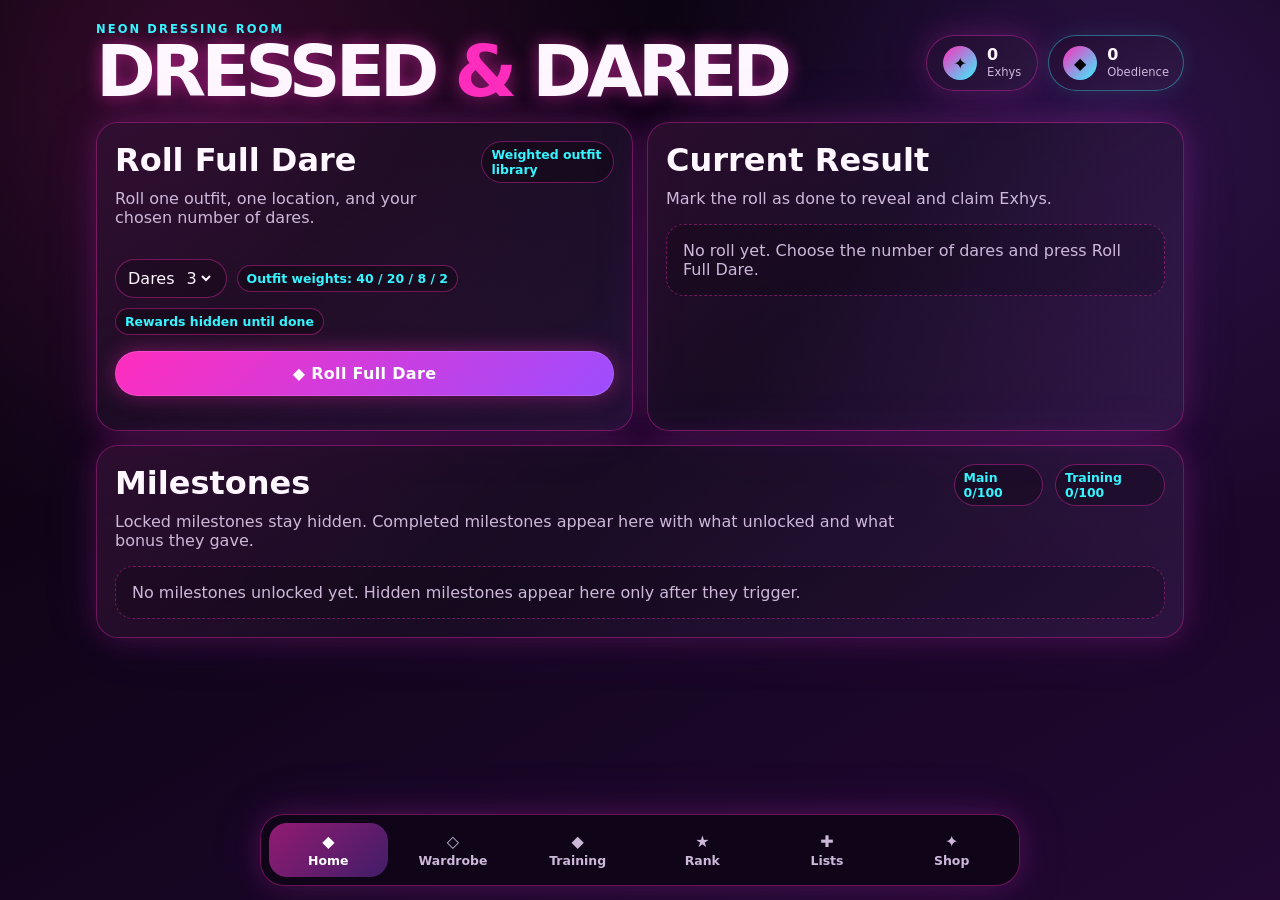
==== index.html @ 6e1f2dee "Add files via upload" ====
<!doctype html>
<html lang="en">
<head>
  <meta charset="utf-8" />
  <meta name="viewport" content="width=device-width, initial-scale=1, viewport-fit=cover" />
  <meta name="theme-color" content="#15061f" />
  <meta name="description" content="Dressed & Dared - a neon outfit, location, and dare randomizer." />
  <title>Dressed & Dared</title>
  <!-- v5 single-file build: upload this index.html only -->
  <style>
:root {
  --bg-0: #050309;
  --bg-1: #13051d;
  --bg-2: #220833;
  --panel: rgba(24, 12, 35, 0.82);
  --panel-strong: rgba(36, 13, 52, 0.94);
  --text: #fff7ff;
  --muted: #cdb8da;
  --accent: #ff2dbd;
  --accent-2: #9d4dff;
  --accent-3: #36f5ff;
  --accent-rgb: 255, 45, 189;
  --accent-2-rgb: 157, 77, 255;
  --accent-3-rgb: 54, 245, 255;
  --good: #79ffcd;
  --warn: #ffd36e;
  --danger: #ff5a86;
  --border: rgba(255, 45, 189, 0.38);
  --shadow: 0 0 28px rgba(255, 45, 189, 0.18), 0 0 60px rgba(157, 77, 255, 0.1);
  --radius: 22px;
  --font: Inter, ui-sans-serif, system-ui, -apple-system, BlinkMacSystemFont, "Segoe UI", sans-serif;
}

body.theme-purple {
  --bg-0: #05020c;
  --bg-1: #17052c;
  --bg-2: #2a0757;
  --panel: rgba(32, 12, 55, 0.84);
  --panel-strong: rgba(43, 12, 77, 0.94);
  --accent: #c85cff;
  --accent-2: #7e6cff;
  --accent-3: #ff77d9;
  --accent-rgb: 200, 92, 255;
  --accent-2-rgb: 126, 108, 255;
  --accent-3-rgb: 255, 119, 217;
  --border: rgba(200, 92, 255, 0.42);
  --shadow: 0 0 28px rgba(200, 92, 255, 0.2), 0 0 60px rgba(126, 108, 255, 0.1);
}

body.theme-electric {
  --bg-0: #01070c;
  --bg-1: #031825;
  --bg-2: #062d44;
  --panel: rgba(5, 24, 36, 0.86);
  --panel-strong: rgba(8, 39, 58, 0.95);
  --accent: #24e7ff;
  --accent-2: #ff2dbd;
  --accent-3: #78ffdb;
  --accent-rgb: 36, 231, 255;
  --accent-2-rgb: 255, 45, 189;
  --accent-3-rgb: 120, 255, 219;
  --border: rgba(36, 231, 255, 0.42);
  --shadow: 0 0 28px rgba(36, 231, 255, 0.17), 0 0 60px rgba(255, 45, 189, 0.08);
}

body.theme-blackout {
  --bg-0: #060105;
  --bg-1: #16040c;
  --bg-2: #300613;
  --panel: rgba(35, 6, 18, 0.86);
  --panel-strong: rgba(48, 9, 25, 0.95);
  --accent: #ff1f74;
  --accent-2: #ff6fc6;
  --accent-3: #fff1f8;
  --accent-rgb: 255, 31, 116;
  --accent-2-rgb: 255, 111, 198;
  --accent-3-rgb: 255, 241, 248;
  --border: rgba(255, 31, 116, 0.42);
  --shadow: 0 0 28px rgba(255, 31, 116, 0.2), 0 0 60px rgba(255, 111, 198, 0.08);
}

body.theme-vip {
  --bg-0: #060402;
  --bg-1: #1c1203;
  --bg-2: #3a2505;
  --panel: rgba(41, 25, 5, 0.86);
  --panel-strong: rgba(59, 36, 6, 0.95);
  --accent: #ffd86b;
  --accent-2: #ff3fb7;
  --accent-3: #fff3c1;
  --accent-rgb: 255, 216, 107;
  --accent-2-rgb: 255, 63, 183;
  --accent-3-rgb: 255, 243, 193;
  --border: rgba(255, 216, 107, 0.45);
  --shadow: 0 0 28px rgba(255, 216, 107, 0.17), 0 0 60px rgba(255, 63, 183, 0.08);
}

* { box-sizing: border-box; }
html { min-height: 100%; background: var(--bg-0); }
body {
  min-height: 100vh;
  margin: 0;
  color: var(--text);
  font-family: var(--font);
  background:
    radial-gradient(circle at 15% 8%, rgba(var(--accent-rgb), 0.18), transparent 34%),
    radial-gradient(circle at 87% 12%, rgba(var(--accent-2-rgb), 0.18), transparent 33%),
    linear-gradient(150deg, var(--bg-0), var(--bg-1) 48%, var(--bg-2));
  background-attachment: fixed;
}

button, input, textarea, select { font: inherit; }
button { cursor: pointer; }
button:disabled { cursor: not-allowed; opacity: 0.46; }

.app-shell {
  width: min(1120px, 100%);
  margin: 0 auto;
  min-height: 100vh;
  padding: 22px 16px 96px;
}

.topbar {
  display: flex;
  align-items: center;
  justify-content: space-between;
  gap: 16px;
  margin-bottom: 18px;
}

.eyebrow {
  margin: 0 0 2px;
  color: var(--accent-3);
  letter-spacing: 0.18em;
  text-transform: uppercase;
  font-size: 0.72rem;
  font-weight: 800;
}

h1, h2, h3, p { margin-top: 0; }
h1 {
  margin: 0;
  font-size: clamp(2rem, 7vw, 4.5rem);
  line-height: 0.92;
  letter-spacing: -0.07em;
  text-transform: uppercase;
  text-shadow: 0 0 18px rgba(var(--accent-rgb), 0.55);
}
h1 span { color: var(--accent); }
h2 { font-size: clamp(1.35rem, 3vw, 2rem); margin-bottom: 10px; }
h3 { margin-bottom: 8px; }

.wallet {
  min-width: 112px;
  display: flex;
  align-items: center;
  justify-content: center;
  gap: 10px;
  border: 1px solid var(--border);
  background: linear-gradient(145deg, var(--panel-strong), rgba(255,255,255,0.04));
  border-radius: 999px;
  padding: 10px 14px;
  box-shadow: var(--shadow);
}
.wallet-icon {
  display: grid;
  place-items: center;
  width: 34px;
  height: 34px;
  border-radius: 50%;
  color: var(--bg-0);
  background: linear-gradient(135deg, var(--accent), var(--accent-3));
  font-weight: 900;
}
.wallet strong { display: block; line-height: 1; }
.wallet small { display: block; color: var(--muted); font-size: 0.72rem; margin-top: 2px; }

.view { display: none; animation: rise 260ms ease both; }
.view.active { display: block; }
@keyframes rise { from { opacity: 0; transform: translateY(12px); } to { opacity: 1; transform: translateY(0); } }

.grid { display: grid; gap: 14px; }
.grid.two { grid-template-columns: repeat(2, minmax(0, 1fr)); }
.grid.three { grid-template-columns: repeat(3, minmax(0, 1fr)); }
@media (max-width: 820px) { .grid.two, .grid.three { grid-template-columns: 1fr; } }

.card {
  position: relative;
  border: 1px solid var(--border);
  border-radius: var(--radius);
  padding: 18px;
  background: linear-gradient(145deg, var(--panel), rgba(255,255,255,0.035));
  box-shadow: var(--shadow);
  overflow: hidden;
}
.card::before {
  content: "";
  position: absolute;
  inset: 0;
  pointer-events: none;
  background: linear-gradient(135deg, rgba(var(--accent-rgb), 0.10), transparent 40%, rgba(var(--accent-2-rgb), 0.08));
  opacity: 0.9;
}
.card > * { position: relative; z-index: 1; }
.card.compact { padding: 14px; }
.card-title-row { display: flex; justify-content: space-between; gap: 12px; align-items: start; }
.muted { color: var(--muted); }
.small { font-size: 0.84rem; }

.hero {
  min-height: 280px;
  display: grid;
  gap: 16px;
  align-content: start;
}

.roll-controls { display: flex; gap: 10px; align-items: center; flex-wrap: wrap; }
.control-pill {
  display: inline-flex;
  align-items: center;
  gap: 8px;
  border: 1px solid var(--border);
  border-radius: 999px;
  padding: 8px 12px;
  background: rgba(0,0,0,0.18);
}
.control-pill select {
  color: var(--text);
  background: transparent;
  border: 0;
  outline: 0;
}
.control-pill option { color: #1d0d26; }

.btn {
  border: 0;
  border-radius: 999px;
  padding: 12px 16px;
  color: var(--text);
  background: rgba(255,255,255,0.08);
  border: 1px solid rgba(255,255,255,0.13);
  transition: transform 140ms ease, border-color 140ms ease, background 140ms ease, box-shadow 140ms ease;
}
.btn:hover:not(:disabled) { transform: translateY(-1px); border-color: var(--accent); }
.btn.primary {
  color: white;
  font-weight: 900;
  letter-spacing: 0.02em;
  background: linear-gradient(135deg, var(--accent), var(--accent-2));
  box-shadow: 0 0 22px rgba(var(--accent-rgb), 0.38);
}
.btn.danger { border-color: rgba(255,90,134,0.4); color: #ffd6e0; }
.btn.ghost { background: transparent; }
.btn.small { padding: 8px 11px; font-size: 0.85rem; }

.result-grid { display: grid; gap: 12px; }
.result-section {
  border: 1px solid var(--border);
  border-radius: 18px;
  background: rgba(0,0,0,0.18);
  padding: 14px;
}
.result-section h3 {
  margin: 0 0 8px;
  color: var(--accent-3);
  text-transform: uppercase;
  font-size: 0.78rem;
  letter-spacing: 0.16em;
}
.result-list { list-style: none; padding: 0; margin: 0; display: grid; gap: 7px; }
.result-list li {
  display: flex;
  justify-content: space-between;
  gap: 10px;
  border-bottom: 1px dashed rgba(255,255,255,0.1);
  padding-bottom: 7px;
}
.result-list li:last-child { border-bottom: 0; padding-bottom: 0; }
.reward { color: var(--good); font-weight: 800; white-space: nowrap; }
.badge {
  display: inline-flex;
  align-items: center;
  gap: 6px;
  border: 1px solid var(--border);
  border-radius: 999px;
  padding: 5px 9px;
  color: var(--accent-3);
  background: rgba(0,0,0,0.24);
  font-size: 0.78rem;
  font-weight: 800;
}
.badge.common { color: #ffffff; border-color: rgba(255,255,255,0.72); box-shadow: 0 0 12px rgba(255,255,255,0.08); }
.badge.rare { color: #72d8ff; border-color: rgba(80,180,255,0.72); box-shadow: 0 0 12px rgba(80,180,255,0.14); }
.badge.epic { color: #ff8bd7; border-color: rgba(255,80,190,0.78); box-shadow: 0 0 13px rgba(255,80,190,0.18); }
.badge.legendary { color: #ffd85a; border-color: rgba(255,215,70,0.86); box-shadow: 0 0 16px rgba(255,215,70,0.22); }
.badge.discount-badge { color: #fff; border-color: rgba(255,80,190,0.78); background: linear-gradient(135deg, rgba(255,20,157,0.32), rgba(255,216,90,0.14)); box-shadow: 0 0 18px rgba(255,20,157,0.22); }
.badge.freeze-badge { color: #fff3ba; border-color: rgba(255,215,90,0.70); background: rgba(255,215,90,0.10); }

.empty {
  border: 1px dashed var(--border);
  border-radius: 18px;
  padding: 16px;
  color: var(--muted);
  background: rgba(0,0,0,0.16);
}

.color-grid {
  display: grid;
  grid-template-columns: repeat(auto-fit, minmax(105px, 1fr));
  gap: 8px;
}
.color-chip, .check-row {
  display: flex;
  align-items: center;
  gap: 8px;
  border: 1px solid rgba(255,255,255,0.11);
  border-radius: 999px;
  padding: 8px 10px;
  background: rgba(0,0,0,0.18);
  user-select: none;
}
.color-chip input, .check-row input { accent-color: var(--accent); }
.color-dot {
  width: 16px;
  height: 16px;
  border-radius: 50%;
  box-shadow: inset 0 0 0 1px rgba(255,255,255,0.36), 0 0 10px rgba(255,255,255,0.08);
}

.form-row { display: flex; gap: 10px; align-items: stretch; }
.form-row input, .form-row textarea {
  flex: 1;
  min-width: 0;
  border: 1px solid rgba(255,255,255,0.12);
  border-radius: 16px;
  padding: 12px 13px;
  color: var(--text);
  background: rgba(0,0,0,0.24);
  outline: none;
}
.form-row textarea { min-height: 78px; resize: vertical; }
.form-row input:focus, .form-row textarea:focus { border-color: var(--accent); box-shadow: 0 0 0 3px rgba(var(--accent-rgb), 0.16); }
@media (max-width: 620px) { .form-row { flex-direction: column; } }

.item-list { display: grid; gap: 8px; margin-top: 12px; }
.list-item {
  display: grid;
  grid-template-columns: auto 1fr auto;
  align-items: center;
  gap: 10px;
  border: 1px solid rgba(255,255,255,0.1);
  border-radius: 16px;
  padding: 10px;
  background: rgba(0,0,0,0.18);
}
.list-item .text { overflow-wrap: anywhere; }

.shop-tabs { display: flex; gap: 8px; flex-wrap: wrap; margin-bottom: 14px; }
.shop-tab {
  border: 1px solid var(--border);
  color: var(--text);
  background: rgba(0,0,0,0.16);
  border-radius: 999px;
  padding: 9px 13px;
}
.shop-tab.active { background: linear-gradient(135deg, var(--accent), var(--accent-2)); font-weight: 900; }
.shop-item {
  display: grid;
  gap: 10px;
  min-height: 170px;
  transition: transform 160ms ease, box-shadow 160ms ease, border-color 160ms ease;
}
.shop-item footer { display: flex; justify-content: space-between; align-items: center; gap: 10px; flex-wrap: wrap; margin-top: auto; }
.shop-item:hover { transform: translateY(-1px); }
.shop-item.rarity-common { border-color: rgba(255,255,255,0.62); box-shadow: var(--shadow), inset 0 0 0 1px rgba(255,255,255,0.10); }
.shop-item.rarity-rare { border-color: rgba(80,180,255,0.72); box-shadow: var(--shadow), 0 0 22px rgba(80,180,255,0.13); }
.shop-item.rarity-epic { border-color: rgba(255,80,190,0.76); box-shadow: var(--shadow), 0 0 24px rgba(255,80,190,0.18); }
.shop-item.rarity-legendary { border-color: rgba(255,215,70,0.90); box-shadow: var(--shadow), 0 0 28px rgba(255,215,70,0.22); }
.shop-item.rarity-legendary::before { background: linear-gradient(135deg, rgba(255,215,70,0.14), transparent 42%, rgba(255,20,157,0.08)); }
.shop-item.discounted { border-style: solid; }
.price { color: var(--good); font-weight: 900; }
.owned { color: var(--accent-3); font-weight: 900; }
.purchase-flash { animation: purchaseFlash 900ms ease both; }
@keyframes purchaseFlash { 0% { transform: scale(0.985); } 45% { transform: scale(1.018); box-shadow: 0 0 45px rgba(var(--accent-rgb),0.44), 0 0 70px rgba(var(--accent-2-rgb),0.25); } 100% { transform: scale(1); } }

.bottom-nav {
  position: fixed;
  z-index: 50;
  left: 50%;
  bottom: 14px;
  transform: translateX(-50%);
  width: min(760px, calc(100% - 24px));
  display: grid;
  grid-template-columns: repeat(6, 1fr);
  gap: 6px;
  border: 1px solid var(--border);
  border-radius: 24px;
  padding: 8px;
  background: rgba(16, 5, 24, 0.96);
  box-shadow: var(--shadow);
  backdrop-filter: blur(20px);
}
.nav-btn {
  border: 0;
  border-radius: 18px;
  background: transparent;
  color: var(--muted);
  padding: 9px 6px;
  font-size: 0.78rem;
  font-weight: 800;
}
.nav-btn span { display: block; font-size: 1rem; margin-bottom: 2px; }
.nav-btn.active {
  color: white;
  background: linear-gradient(135deg, rgba(var(--accent-rgb), 0.55), rgba(var(--accent-2-rgb), 0.35));
}

.toast {
  position: fixed;
  left: 50%;
  bottom: 96px;
  transform: translateX(-50%) translateY(20px);
  opacity: 0;
  pointer-events: none;
  z-index: 100;
  border: 1px solid var(--border);
  border-radius: 999px;
  padding: 11px 15px;
  color: var(--text);
  background: var(--panel-strong);
  box-shadow: var(--shadow);
  transition: opacity 180ms ease, transform 180ms ease;
  max-width: min(560px, calc(100% - 24px));
  text-align: center;
}
.toast.show { opacity: 1; transform: translateX(-50%) translateY(0); }

.pulse-roll { animation: pulseRoll 520ms ease both; }
@keyframes pulseRoll { 0% { transform: scale(0.99); } 45% { transform: scale(1.014); box-shadow: 0 0 40px rgba(var(--accent-rgb), 0.35); } 100% { transform: scale(1); } }
.effect-neon { animation: neonFlash 920ms ease both; }
@keyframes neonFlash { 0%,100% { filter: none; } 25% { filter: brightness(1.25) drop-shadow(0 0 18px var(--accent)); } 55% { filter: brightness(1.4) drop-shadow(0 0 34px var(--accent-3)); } }
.effect-heart { animation: heartBurst 900ms ease both; }
@keyframes heartBurst { 0% { transform: scale(0.98); } 40% { transform: scale(1.022) rotate(-0.5deg); box-shadow: 0 0 36px rgba(255,133,213,0.24); } 100% { transform: scale(1) rotate(0); } }
.effect-glitch { animation: glitchRoll 760ms steps(2, end) both; }
@keyframes glitchRoll { 0%, 100% { transform: translate(0,0); filter: none; } 16% { transform: translate(3px,-1px); filter: hue-rotate(30deg); } 32% { transform: translate(-3px,1px); filter: hue-rotate(-35deg); } 48% { transform: translate(2px,2px); } 64% { transform: translate(-2px,-2px); } 80% { transform: translate(1px,-1px); } }
.effect-sparkle { animation: sparkleRoll 1000ms ease both; }
@keyframes sparkleRoll { 0% { box-shadow: var(--shadow); } 50% { box-shadow: 0 0 20px var(--accent), 0 0 65px var(--accent-3); } 100% { box-shadow: var(--shadow); } }
.effect-vip { animation: vipFlash 1050ms ease both; }
@keyframes vipFlash { 0%,100% { outline: 0 solid transparent; } 45% { outline: 3px solid #ffd85a; box-shadow: 0 0 38px #ffd85a, 0 0 72px rgba(255,20,157,0.26); } }
.roll-fx-stage {
  position: absolute;
  inset: 0;
  overflow: hidden;
  pointer-events: none;
  z-index: 2;
  opacity: 0;
}
.roll-fx-stage.show { opacity: 1; }
.roll-fx-stage span {
  position: absolute;
  left: var(--x);
  top: var(--y);
  font-size: var(--size, 1.2rem);
  font-weight: 1000;
  color: var(--fx-color, var(--accent-3));
  text-shadow: 0 0 12px currentColor, 0 0 28px currentColor;
  animation: fxFloat 1050ms ease-out both;
}
@keyframes fxFloat { 0% { opacity: 0; transform: translateY(10px) scale(0.7) rotate(-8deg); } 18% { opacity: 1; } 100% { opacity: 0; transform: translateY(-56px) scale(1.26) rotate(12deg); } }
.roll-fx-stage.fx-basic { --fx-color: var(--accent-3); }
.roll-fx-stage.fx-neon { --fx-color: #61f7ff; }
.roll-fx-stage.fx-heart { --fx-color: #ff85d5; }
.roll-fx-stage.fx-glitch { --fx-color: #76f7ff; }
.roll-fx-stage.fx-sparkle { --fx-color: #ffffff; }
.roll-fx-stage.fx-vip { --fx-color: #ffd85a; }
.wallet.bump { animation: walletBump 850ms ease both; }
@keyframes walletBump { 0% { transform: translateY(0) scale(1); } 35% { transform: translateY(-2px) scale(1.04); box-shadow: 0 0 28px rgba(var(--accent-rgb),0.35); } 100% { transform: translateY(0) scale(1); } }
.milestone-entry.major, .milestone-entry.legendary-entry { border-color: rgba(255,215,70,0.55); box-shadow: 0 0 22px rgba(255,215,70,0.13); }
.milestone-entry.new-pop { animation: newMilestonePop 900ms ease both; }
@keyframes newMilestonePop { 0% { transform: scale(0.97); opacity: 0.4; } 45% { transform: scale(1.015); opacity: 1; box-shadow: 0 0 32px rgba(var(--accent-rgb),0.35); } 100% { transform: scale(1); } }

@media (display-mode: standalone) {
  .app-shell { padding-top: max(22px, env(safe-area-inset-top)); }
}


@media (max-width: 520px) {
  .app-shell { padding: 16px 12px 94px; }
  .topbar { align-items: flex-start; gap: 10px; }
  h1 { font-size: clamp(1.85rem, 13vw, 3.15rem); letter-spacing: -0.055em; }
  .wallet { min-width: 92px; padding: 8px 10px; }
  .wallet-icon { width: 28px; height: 28px; }
  .card { padding: 14px; border-radius: 18px; }
  .card-title-row { flex-direction: column; align-items: stretch; }
  .roll-controls { align-items: stretch; }
  .roll-controls .btn, .roll-controls .control-pill { width: 100%; justify-content: center; }
  .bottom-nav { bottom: 8px; width: calc(100% - 16px); border-radius: 20px; padding: 6px; }
  .nav-btn { font-size: 0.69rem; border-radius: 15px; padding: 8px 3px; }
  .color-grid { grid-template-columns: repeat(2, minmax(0, 1fr)); }
  .list-item { grid-template-columns: auto 1fr; }
  .list-item .btn { grid-column: 1 / -1; }
}

.big-number {
  margin: 8px 0 0;
  font-size: clamp(2rem, 7vw, 3.6rem);
  font-weight: 950;
  color: var(--accent-3);
  text-shadow: 0 0 20px rgba(var(--accent-3-rgb), 0.35);
}

.error-box {
  white-space: pre-wrap;
  background: rgba(0,0,0,0.38);
  border: 1px solid rgba(var(--accent-rgb), 0.35);
  border-radius: 14px;
  padding: 12px;
  color: var(--danger);
  overflow:auto;
}


/* v10 training system */
.top-wallets { display: flex; gap: 10px; align-items: stretch; flex-wrap: wrap; justify-content: flex-end; }
.obedience-wallet { border-color: rgba(54,245,255,0.38); box-shadow: 0 0 22px rgba(54,245,255,0.10); }
.training-summary { display: grid; gap: 10px; grid-template-columns: repeat(3, minmax(0, 1fr)); margin-top: 12px; }
.training-stat { border: 1px solid var(--border); border-radius: 16px; padding: 12px; background: rgba(0,0,0,0.18); }
.training-stat strong { display:block; font-size:1.25rem; }
.training-category { position: relative; overflow: hidden; }
.training-category::before { content:''; position:absolute; inset:0; background: radial-gradient(circle at top right, rgba(var(--accent-rgb),0.12), transparent 45%); pointer-events:none; }
.training-category > * { position: relative; }
.offer-box, .active-task-box, .task-editor-box, .upgrade-box { border: 1px solid rgba(255,255,255,0.10); background: rgba(0,0,0,0.18); border-radius: 18px; padding: 12px; margin-top: 12px; }
.offer-box { border-color: rgba(54,245,255,0.30); box-shadow: 0 0 18px rgba(54,245,255,0.08); }
.active-task-box { border-color: rgba(255,216,90,0.36); box-shadow: 0 0 18px rgba(255,216,90,0.09); }
.training-task-list { display:grid; gap:8px; margin-top:10px; }
.training-task-row { display:flex; align-items:center; gap:8px; padding:8px; border:1px solid rgba(255,255,255,0.08); border-radius:14px; background:rgba(255,255,255,0.035); }
.training-task-row input[type='text'] { flex:1; min-width: 0; }
.timer-display { font-size: 1.8rem; font-weight: 900; letter-spacing: 0.04em; color: var(--warn); text-shadow: 0 0 18px rgba(255,211,110,0.25); margin: 8px 0; }
.category-pill-row { display:flex; gap:8px; flex-wrap:wrap; }
.conversion-row { display:flex; gap:10px; flex-wrap:wrap; align-items:center; margin-top:12px; }
.upgrade-grid { display:grid; grid-template-columns: repeat(2, minmax(0, 1fr)); gap:12px; margin-top:12px; }
.upgrade-box footer { display:flex; justify-content:space-between; gap:10px; align-items:center; margin-top:10px; }
.milestone-entry.training-milestone { border-color: rgba(54,245,255,0.28); }
.price.obedience-price, .obedience-text { color: var(--accent-3); text-shadow: 0 0 14px rgba(54,245,255,0.18); }

/* v12 outfit library + rank battle pass */
.collection-summary { display:grid; grid-template-columns: repeat(4, minmax(0, 1fr)); gap:10px; margin-top:12px; }
.collection-stat { border:1px solid var(--border); border-radius:16px; padding:12px; background:rgba(0,0,0,0.18); }
.collection-stat strong { display:block; font-size:1.2rem; }
.outfit-card.locked { opacity:0.72; filter:saturate(0.65); }
.outfit-card .pieces { margin-top:10px; display:grid; gap:4px; }
.outfit-card .pieces span { display:block; font-size:.84rem; color:var(--muted); }
.rank-hero { position:relative; overflow:hidden; }
.rank-hero::before { content:''; position:absolute; inset:-80px -80px auto auto; width:220px; height:220px; background:radial-gradient(circle, rgba(var(--accent-rgb),0.22), transparent 62%); pointer-events:none; }
.rank-hero > * { position:relative; }
.rank-progress { height:18px; background:rgba(255,255,255,0.08); border:1px solid var(--border); border-radius:999px; overflow:hidden; box-shadow: inset 0 0 16px rgba(0,0,0,0.25); }
.rank-progress > span { display:block; height:100%; width:0%; background:linear-gradient(90deg, var(--accent), var(--accent-2)); box-shadow:0 0 18px rgba(var(--accent-rgb),0.42); transition:width 350ms ease; }
.rank-track { display:grid; gap:10px; margin-top:14px; }
.rank-node { display:grid; grid-template-columns: 86px 1fr auto; gap:12px; align-items:center; border:1px solid var(--border); border-radius:18px; padding:12px; background:rgba(255,255,255,0.045); }
.rank-node.claimed { border-color:rgba(75,255,165,0.28); background:rgba(75,255,165,0.055); }
.rank-node.current { border-color:rgba(var(--accent-rgb),0.55); box-shadow:0 0 22px rgba(var(--accent-rgb),0.16); }
.rank-number { font-weight:900; font-size:1.05rem; }
.rank-reward-list { display:flex; gap:6px; flex-wrap:wrap; margin-top:4px; }
.rank-reward-list .badge { font-size:.74rem; }
.discount-line { font-size:.82rem; color:var(--muted); }
@media (max-width: 720px) { .collection-summary { grid-template-columns: 1fr 1fr; } .rank-node { grid-template-columns: 1fr; } }

@media (max-width: 720px) { .training-summary, .upgrade-grid { grid-template-columns: 1fr; } .top-wallets { width:100%; justify-content:space-between; } .top-wallets .wallet { flex:1; min-width: 0; } }

  </style>
</head>
<body class="theme-neon">
  <div id="app" class="app-shell">
    <header class="topbar">
      <div>
        <p class="eyebrow">Neon Dressing Room</p>
        <h1>Dressed <span>&amp;</span> Dared</h1>
      </div>
      <div class="top-wallets">
        <div class="wallet" title="Exhys balance">
          <span class="wallet-icon">✦</span>
          <div>
            <strong id="exhysBalance">0</strong>
            <small>Exhys</small>
          </div>
        </div>
        <div class="wallet obedience-wallet" title="Obedience balance">
          <span class="wallet-icon">◆</span>
          <div>
            <strong id="obedienceBalance">0</strong>
            <small>Obedience</small>
          </div>
        </div>
      </div>
    </header>

    <main>
      <section id="view-home" class="view active">
        <section class="card">
          <h2>Loading Dressed &amp; Dared...</h2>
          <p class="muted">If this stays here, clear site data for this GitHub Pages site and reload.</p>
        </section>
      </section>
      <section id="view-wardrobe" class="view"></section>
      <section id="view-training" class="view"></section>
      <section id="view-rank" class="view"></section>
      <section id="view-lists" class="view"></section>
      <section id="view-shop" class="view"></section>
    </main>

    <nav class="bottom-nav" aria-label="Main navigation">
      <button class="nav-btn active" type="button" data-view="home"><span>◆</span>Home</button>
      <button class="nav-btn" type="button" data-view="wardrobe"><span>◇</span>Wardrobe</button>
      <button class="nav-btn" type="button" data-view="training"><span>◆</span>Training</button>
      <button class="nav-btn" type="button" data-view="rank"><span>★</span>Rank</button>
      <button class="nav-btn" type="button" data-view="lists"><span>✚</span>Lists</button>
      <button class="nav-btn" type="button" data-view="shop"><span>✦</span>Shop</button>
    </nav>
  </div>

  <div id="toast" class="toast" aria-live="polite"></div>

  <script>
(() => {
  'use strict';

  const STORAGE_KEY = 'dressedAndDared.v1';

  const COLORS = [
    { name: 'Black', value: '#050505' },
    { name: 'White', value: '#f6f2ff' },
    { name: 'Red', value: '#ff2f51' },
    { name: 'Pink', value: '#ff85d5' },
    { name: 'Hot Pink', value: '#ff149d' },
    { name: 'Blue', value: '#3aa8ff' },
    { name: 'Purple', value: '#9d4dff' },
    { name: 'Yellow', value: '#ffd83e' },
    { name: 'Silver', value: '#cfd5e6' },
    { name: 'Gold', value: '#ffd76b' },
    { name: 'Brown', value: '#9a5b2e' },
    { name: 'Green', value: '#46ef9c' },
    { name: 'Clear', value: 'linear-gradient(135deg, rgba(255,255,255,0.8), rgba(80,200,255,0.35))' }
  ];

  const WIG_OPTIONS = [
    { name: 'Platinum Blonde', value: 'linear-gradient(135deg, #f7f0cf, #ffffff)' },
    { name: 'Blonde', value: '#f7d66b' },
    { name: 'Purple', value: '#9d4dff' },
    { name: 'Pink', value: '#ff85d5' },
    { name: 'Black', value: '#050505' },
    { name: 'Red and Black', value: 'linear-gradient(135deg, #ff2f51 0 48%, #050505 52% 100%)' },
    { name: 'Brunette', value: '#6b3a1e' },
    { name: 'Curly Brunette', value: 'linear-gradient(135deg, #4a2614, #8a552e)' },
    { name: 'Pink and White', value: 'linear-gradient(135deg, #ff85d5 0 48%, #ffffff 52% 100%)' },
    { name: 'Silver', value: '#cfd5e6' }
  ];

  const CATEGORIES = [
    'Panties', 'Bra', 'Dress', 'Top', 'Skirt', 'Stockings', 'Socks', 'Shoes', 'Wig', 'Makeup', 'Accessory', 'Coat'
  ];

  const TEMPLATES = [
    { name: 'Dress', slots: ['Panties', 'Bra', 'Dress', 'Stockings', 'Shoes', 'Wig', 'Makeup', 'Accessory'] },
    { name: 'Skirt', slots: ['Panties', 'Bra', 'Top', 'Skirt', 'Stockings', 'Shoes', 'Wig', 'Makeup', 'Accessory'] },
    { name: 'Lingerie', slots: ['Panties', 'Bra', 'Stockings', 'Shoes', 'Makeup'] },
    { name: 'Covered', slots: ['Panties', 'Bra', 'Top', 'Skirt', 'Shoes', 'Coat', 'Makeup'] },
    { name: 'Casual', slots: ['Panties', 'Bra', 'Top', 'Skirt', 'Socks', 'Shoes', 'Makeup'] }
  ];


  const RARITY = {
    common: { label: 'Common', basePrice: 60, weight: 40 },
    rare: { label: 'Rare', basePrice: 150, weight: 20 },
    epic: { label: 'Epic', basePrice: 350, weight: 8 },
    legendary: { label: 'Legendary', basePrice: 800, weight: 2 }
  };

  const OUTFIT_LIBRARY = [
    {
        "id": "outfit-001",
        "number": 1,
        "kind": "outfit",
        "name": "Bubblegum Errand",
        "rarity": "common",
        "details": "Pink top, jeans, pink trainers, blonde wig, pink makeup",
        "unlock": "start"
    },
    {
        "id": "outfit-002",
        "number": 2,
        "kind": "outfit",
        "name": "Blue Weekend",
        "rarity": "common",
        "details": "Blue top, jeans, blue trainers, brunette wig",
        "unlock": "start"
    },
    {
        "id": "outfit-003",
        "number": 3,
        "kind": "outfit",
        "name": "Snowdrop Casual",
        "rarity": "common",
        "details": "White top, jeans, white heels, platinum blonde wig, pink makeup",
        "unlock": "start"
    },
    {
        "id": "outfit-004",
        "number": 4,
        "kind": "outfit",
        "name": "Midnight Coffee Run",
        "rarity": "common",
        "details": "Black top, jeans, black heels, black wig",
        "unlock": "shop"
    },
    {
        "id": "outfit-005",
        "number": 5,
        "kind": "outfit",
        "name": "Lemon Daydream",
        "rarity": "common",
        "details": "Yellow top, jeans, pink trainers, blonde wig",
        "unlock": "shop"
    },
    {
        "id": "outfit-006",
        "number": 6,
        "kind": "outfit",
        "name": "Candy Skater",
        "rarity": "common",
        "details": "Pink top, white skirt, pink heels, pink wig, pink makeup",
        "unlock": "start"
    },
    {
        "id": "outfit-007",
        "number": 7,
        "kind": "outfit",
        "name": "Cloud Nine",
        "rarity": "common",
        "details": "White top, blue skirt, blue heels, blonde wig",
        "unlock": "milestone"
    },
    {
        "id": "outfit-008",
        "number": 8,
        "kind": "outfit",
        "name": "After-Dark Beginner",
        "rarity": "common",
        "details": "Black top, black skirt, black heels, black wig, black makeup",
        "unlock": "milestone"
    },
    {
        "id": "outfit-009",
        "number": 9,
        "kind": "outfit",
        "name": "Blush Sunday",
        "rarity": "common",
        "details": "Pink top, white skirt, white heels, platinum blonde wig",
        "unlock": "milestone"
    },
    {
        "id": "outfit-010",
        "number": 10,
        "kind": "outfit",
        "name": "Honey Skirt",
        "rarity": "common",
        "details": "Yellow top, white skirt, yellow heels, blonde wig, pink makeup",
        "unlock": "milestone"
    },
    {
        "id": "outfit-011",
        "number": 11,
        "kind": "outfit",
        "name": "Blue Dash",
        "rarity": "common",
        "details": "Blue top, jeans, blue trainers, silver wig",
        "unlock": "shop"
    },
    {
        "id": "outfit-012",
        "number": 12,
        "kind": "outfit",
        "name": "Bubblegum Dash",
        "rarity": "common",
        "details": "Pink top, jeans, pink trainers, pink and white wig",
        "unlock": "shop"
    },
    {
        "id": "outfit-013",
        "number": 13,
        "kind": "outfit",
        "name": "Pink Daydream",
        "rarity": "common",
        "details": "Pink dress, pink heels, pink wig, pink makeup",
        "unlock": "start"
    },
    {
        "id": "outfit-014",
        "number": 14,
        "kind": "outfit",
        "name": "Bluebell",
        "rarity": "common",
        "details": "Blue dress, blue heels, blonde wig",
        "unlock": "start"
    },
    {
        "id": "outfit-015",
        "number": 15,
        "kind": "outfit",
        "name": "Snow Angel Day",
        "rarity": "common",
        "details": "White dress, white heels, platinum blonde wig, pink makeup",
        "unlock": "shop"
    },
    {
        "id": "outfit-016",
        "number": 16,
        "kind": "outfit",
        "name": "Midnight Dress",
        "rarity": "common",
        "details": "Black dress, black heels, black wig",
        "unlock": "shop"
    },
    {
        "id": "outfit-017",
        "number": 17,
        "kind": "outfit",
        "name": "Lemon Drop",
        "rarity": "common",
        "details": "Yellow dress, yellow heels, blonde wig",
        "unlock": "shop"
    },
    {
        "id": "outfit-018",
        "number": 18,
        "kind": "outfit",
        "name": "Violet Crush",
        "rarity": "common",
        "details": "Purple dress, purple heels, purple wig, pink makeup",
        "unlock": "shop"
    },
    {
        "id": "outfit-019",
        "number": 19,
        "kind": "outfit",
        "name": "Meadow Girl",
        "rarity": "common",
        "details": "Green dress, white heels, brunette wig",
        "unlock": "milestone"
    },
    {
        "id": "outfit-020",
        "number": 20,
        "kind": "outfit",
        "name": "Cocoa Softie",
        "rarity": "common",
        "details": "Brown dress, black heels, curly brunette wig",
        "unlock": "milestone"
    },
    {
        "id": "outfit-021",
        "number": 21,
        "kind": "outfit",
        "name": "Sugar Pop",
        "rarity": "common",
        "details": "Pink top, white skirt, pink heels, pink and white wig",
        "unlock": "shop"
    },
    {
        "id": "outfit-022",
        "number": 22,
        "kind": "outfit",
        "name": "Blue Sugar",
        "rarity": "common",
        "details": "Blue top, white skirt, blue heels, silver wig, blue makeup",
        "unlock": "shop"
    },
    {
        "id": "outfit-023",
        "number": 23,
        "kind": "outfit",
        "name": "Midnight Blush",
        "rarity": "common",
        "details": "Black top, pink skirt, black heels, black wig",
        "unlock": "milestone"
    },
    {
        "id": "outfit-024",
        "number": 24,
        "kind": "outfit",
        "name": "Lemon Splash",
        "rarity": "common",
        "details": "Yellow top, blue skirt, blue heels, blonde wig",
        "unlock": "milestone"
    },
    {
        "id": "outfit-025",
        "number": 25,
        "kind": "outfit",
        "name": "Porcelain Blue",
        "rarity": "common",
        "details": "White top, blue skirt, white heels, silver wig",
        "unlock": "milestone"
    },
    {
        "id": "outfit-026",
        "number": 26,
        "kind": "outfit",
        "name": "Violet Lounge",
        "rarity": "common",
        "details": "Pink top, purple leggings, pink trainers, purple wig",
        "unlock": "milestone"
    },
    {
        "id": "outfit-027",
        "number": 27,
        "kind": "outfit",
        "name": "Citrus Sport",
        "rarity": "common",
        "details": "Orange sports bra, jeans, blue trainers, brunette wig",
        "unlock": "shop"
    },
    {
        "id": "outfit-028",
        "number": 28,
        "kind": "outfit",
        "name": "Purple Pulse",
        "rarity": "common",
        "details": "Purple sports bra, jeans, pink trainers, purple wig",
        "unlock": "shop"
    },
    {
        "id": "outfit-029",
        "number": 29,
        "kind": "outfit",
        "name": "Hidden Sweetheart",
        "rarity": "common",
        "details": "White top, jeans, long overcoat, black heels, blonde wig",
        "unlock": "start"
    },
    {
        "id": "outfit-030",
        "number": 30,
        "kind": "outfit",
        "name": "Blonde Blush",
        "rarity": "common",
        "details": "Pink dress, white heels, blonde wig, pink makeup",
        "unlock": "milestone"
    },
    {
        "id": "outfit-031",
        "number": 31,
        "kind": "outfit",
        "name": "Soft Storm",
        "rarity": "common",
        "details": "Blue top, jeans, black heels, curly brunette wig",
        "unlock": "milestone"
    },
    {
        "id": "outfit-032",
        "number": 32,
        "kind": "outfit",
        "name": "Silver Sunday",
        "rarity": "common",
        "details": "White dress, white heels, silver wig, blue makeup",
        "unlock": "rank",
        "rankLevel": 2
    },
    {
        "id": "outfit-033",
        "number": 33,
        "kind": "outfit",
        "name": "Pink Candy Run",
        "rarity": "common",
        "details": "Pink top, jeans, pink trainers, pink wig",
        "unlock": "rank",
        "rankLevel": 4
    },
    {
        "id": "outfit-034",
        "number": 34,
        "kind": "outfit",
        "name": "Black Coffee",
        "rarity": "common",
        "details": "Black top, jeans, black heels, black wig",
        "unlock": "rank",
        "rankLevel": 6
    },
    {
        "id": "outfit-035",
        "number": 35,
        "kind": "outfit",
        "name": "Scarlet Streak",
        "rarity": "common",
        "details": "White top, black skirt, red and black wig, red heels",
        "unlock": "rank",
        "rankLevel": 8
    },
    {
        "id": "outfit-036",
        "number": 36,
        "kind": "outfit",
        "name": "Platinum Breeze",
        "rarity": "common",
        "details": "Blue dress, white heels, platinum blonde wig",
        "unlock": "rank",
        "rankLevel": 10
    },
    {
        "id": "outfit-037",
        "number": 37,
        "kind": "outfit",
        "name": "Garden Blush",
        "rarity": "common",
        "details": "Green dress, white heels, brunette wig, pink makeup",
        "unlock": "rank",
        "rankLevel": 12
    },
    {
        "id": "outfit-038",
        "number": 38,
        "kind": "outfit",
        "name": "Hot Pink Spark",
        "rarity": "common",
        "details": "Hot pink dress, pink heels, pink wig",
        "unlock": "shop"
    },
    {
        "id": "outfit-039",
        "number": 39,
        "kind": "outfit",
        "name": "Cherry Daylight",
        "rarity": "common",
        "details": "Red dress, red heels, red and black wig, red makeup",
        "unlock": "rank",
        "rankLevel": 14
    },
    {
        "id": "outfit-040",
        "number": 40,
        "kind": "outfit",
        "name": "Golden Hour",
        "rarity": "common",
        "details": "Gold dress, white heels, blonde wig",
        "unlock": "rank",
        "rankLevel": 16
    },
    {
        "id": "outfit-041",
        "number": 41,
        "kind": "outfit",
        "name": "Silver Glow",
        "rarity": "common",
        "details": "Silver dress, white heels, silver wig",
        "unlock": "rank",
        "rankLevel": 18
    },
    {
        "id": "outfit-042",
        "number": 42,
        "kind": "outfit",
        "name": "Blush Under Cover",
        "rarity": "common",
        "details": "Pink dress, long overcoat, pink heels, pink wig",
        "unlock": "rank",
        "rankLevel": 20
    },
    {
        "id": "outfit-043",
        "number": 43,
        "kind": "outfit",
        "name": "Blue Under Cover",
        "rarity": "common",
        "details": "Blue dress, long overcoat, blue heels, blonde wig",
        "unlock": "rank",
        "rankLevel": 24
    },
    {
        "id": "outfit-044",
        "number": 44,
        "kind": "outfit",
        "name": "Midnight Under Cover",
        "rarity": "common",
        "details": "Black dress, long overcoat, black heels, black wig",
        "unlock": "rank",
        "rankLevel": 26
    },
    {
        "id": "outfit-045",
        "number": 45,
        "kind": "outfit",
        "name": "Snow Under Cover",
        "rarity": "common",
        "details": "White dress, long overcoat, white heels, platinum blonde wig",
        "unlock": "rank",
        "rankLevel": 28
    },
    {
        "id": "outfit-046",
        "number": 46,
        "kind": "outfit",
        "name": "Blush Invitation",
        "rarity": "rare",
        "details": "Pink dress, white stockings, pink heels, pink wig, pink makeup",
        "unlock": "start"
    },
    {
        "id": "outfit-047",
        "number": 47,
        "kind": "outfit",
        "name": "Midnight Invitation",
        "rarity": "rare",
        "details": "Black dress, black stockings, black heels, black wig, red makeup",
        "unlock": "shop"
    },
    {
        "id": "outfit-048",
        "number": 48,
        "kind": "outfit",
        "name": "Scarlet Invitation",
        "rarity": "rare",
        "details": "Red dress, black stockings, red heels, red and black wig, red makeup",
        "unlock": "shop"
    },
    {
        "id": "outfit-049",
        "number": 49,
        "kind": "outfit",
        "name": "Blue Velvet",
        "rarity": "rare",
        "details": "Blue dress, white stockings, blue heels, blonde wig, blue makeup",
        "unlock": "start"
    },
    {
        "id": "outfit-050",
        "number": 50,
        "kind": "outfit",
        "name": "Violet Velvet",
        "rarity": "rare",
        "details": "Purple dress, black stockings, purple heels, purple wig",
        "unlock": "rank",
        "rankLevel": 22
    },
    {
        "id": "outfit-051",
        "number": 51,
        "kind": "outfit",
        "name": "Hot Pink Afterparty",
        "rarity": "rare",
        "details": "Hot pink dress, pink stockings, hot pink heels, pink wig, pink makeup",
        "unlock": "shop"
    },
    {
        "id": "outfit-052",
        "number": 52,
        "kind": "outfit",
        "name": "Silver Spotlight",
        "rarity": "rare",
        "details": "Silver dress, white stockings, blue heels, silver wig",
        "unlock": "shop"
    },
    {
        "id": "outfit-053",
        "number": 53,
        "kind": "outfit",
        "name": "Golden Spotlight",
        "rarity": "rare",
        "details": "Gold dress, white stockings, yellow heels, blonde wig, gold-style makeup",
        "unlock": "shop"
    },
    {
        "id": "outfit-054",
        "number": 54,
        "kind": "outfit",
        "name": "Black Cherry",
        "rarity": "rare",
        "details": "Black dress, red stockings, red heels, red and black wig, red makeup",
        "unlock": "shop"
    },
    {
        "id": "outfit-055",
        "number": 55,
        "kind": "outfit",
        "name": "Sugar Date",
        "rarity": "rare",
        "details": "White dress, pink stockings, pink heels, platinum blonde wig, pink makeup",
        "unlock": "shop"
    },
    {
        "id": "outfit-056",
        "number": 56,
        "kind": "outfit",
        "name": "Ice Blue Doll",
        "rarity": "rare",
        "details": "Blue dress, white stockings, silver wig, blue heels, blue makeup",
        "unlock": "milestone"
    },
    {
        "id": "outfit-057",
        "number": 57,
        "kind": "outfit",
        "name": "Violet Doll",
        "rarity": "rare",
        "details": "Purple dress, white stockings, purple wig, pink makeup",
        "unlock": "milestone"
    },
    {
        "id": "outfit-058",
        "number": 58,
        "kind": "outfit",
        "name": "Candy Doll",
        "rarity": "rare",
        "details": "Pink dress, white stockings, pink and white wig, pink makeup",
        "unlock": "shop"
    },
    {
        "id": "outfit-059",
        "number": 59,
        "kind": "outfit",
        "name": "Midnight Doll",
        "rarity": "rare",
        "details": "Black dress, white stockings, black wig, black makeup",
        "unlock": "milestone"
    },
    {
        "id": "outfit-060",
        "number": 60,
        "kind": "outfit",
        "name": "Scarlet Doll",
        "rarity": "rare",
        "details": "Red dress, black stockings, red and black wig, red heels",
        "unlock": "shop"
    },
    {
        "id": "outfit-061",
        "number": 61,
        "kind": "outfit",
        "name": "Garden Date",
        "rarity": "rare",
        "details": "Green dress, white stockings, brunette wig, pink makeup",
        "unlock": "milestone"
    },
    {
        "id": "outfit-062",
        "number": 62,
        "kind": "outfit",
        "name": "Cocoa Date",
        "rarity": "rare",
        "details": "Brown dress, black stockings, curly brunette wig",
        "unlock": "milestone"
    },
    {
        "id": "outfit-063",
        "number": 63,
        "kind": "outfit",
        "name": "Pink Promenade",
        "rarity": "rare",
        "details": "Pink top, pink skirt, white stockings, pink heels, pink wig",
        "unlock": "milestone"
    },
    {
        "id": "outfit-064",
        "number": 64,
        "kind": "outfit",
        "name": "Blue Promenade",
        "rarity": "rare",
        "details": "Blue top, blue skirt, white stockings, blue heels, blonde wig",
        "unlock": "milestone"
    },
    {
        "id": "outfit-065",
        "number": 65,
        "kind": "outfit",
        "name": "Midnight Promenade",
        "rarity": "rare",
        "details": "Black top, black skirt, black stockings, black heels, black wig",
        "unlock": "milestone"
    },
    {
        "id": "outfit-066",
        "number": 66,
        "kind": "outfit",
        "name": "Snow Promenade",
        "rarity": "rare",
        "details": "White top, white skirt, pink stockings, white heels, platinum blonde wig",
        "unlock": "milestone"
    },
    {
        "id": "outfit-067",
        "number": 67,
        "kind": "outfit",
        "name": "Violet Silhouette",
        "rarity": "rare",
        "details": "Purple leggings, black top, purple heels, purple wig, black makeup",
        "unlock": "rank",
        "rankLevel": 30
    },
    {
        "id": "outfit-068",
        "number": 68,
        "kind": "outfit",
        "name": "Citrus Tease",
        "rarity": "rare",
        "details": "Orange sports bra, black skirt, black stockings, black heels, brunette wig",
        "unlock": "rank",
        "rankLevel": 32
    },
    {
        "id": "outfit-069",
        "number": 69,
        "kind": "outfit",
        "name": "Purple Tease",
        "rarity": "rare",
        "details": "Purple sports bra, black skirt, black stockings, purple heels, purple wig",
        "unlock": "rank",
        "rankLevel": 34
    },
    {
        "id": "outfit-070",
        "number": 70,
        "kind": "outfit",
        "name": "Raceway Crush",
        "rarity": "rare",
        "details": "Pink racing bodysuit, pink heels, pink wig, pink makeup",
        "unlock": "milestone"
    },
    {
        "id": "outfit-071",
        "number": 71,
        "kind": "outfit",
        "name": "Midnight Cover Story",
        "rarity": "rare",
        "details": "Black dress, long overcoat, black stockings, black heels, black wig",
        "unlock": "rank",
        "rankLevel": 36
    },
    {
        "id": "outfit-072",
        "number": 72,
        "kind": "outfit",
        "name": "Snow Cover Story",
        "rarity": "rare",
        "details": "White dress, long overcoat, white stockings, white heels, platinum blonde wig",
        "unlock": "rank",
        "rankLevel": 38
    },
    {
        "id": "outfit-073",
        "number": 73,
        "kind": "outfit",
        "name": "Scarlet Cover Story",
        "rarity": "rare",
        "details": "Red dress, long overcoat, black stockings, red heels, red and black wig",
        "unlock": "rank",
        "rankLevel": 40
    },
    {
        "id": "outfit-074",
        "number": 74,
        "kind": "outfit",
        "name": "Blush Cover Story",
        "rarity": "rare",
        "details": "Pink dress, long overcoat, white stockings, pink heels, pink wig",
        "unlock": "rank",
        "rankLevel": 42
    },
    {
        "id": "outfit-075",
        "number": 75,
        "kind": "outfit",
        "name": "Blue Cover Story",
        "rarity": "rare",
        "details": "Blue dress, long overcoat, white stockings, blue heels, silver wig",
        "unlock": "rank",
        "rankLevel": 43
    },
    {
        "id": "outfit-076",
        "number": 76,
        "kind": "outfit",
        "name": "Angel Lingerie",
        "rarity": "epic",
        "details": "White panties, white bra, white stockings, white heels, platinum blonde wig, pink makeup",
        "unlock": "start"
    },
    {
        "id": "outfit-077",
        "number": 77,
        "kind": "outfit",
        "name": "Devil Lingerie",
        "rarity": "epic",
        "details": "Black panties, red bra, black stockings, red heels, red and black wig, red makeup",
        "unlock": "shop"
    },
    {
        "id": "outfit-078",
        "number": 78,
        "kind": "outfit",
        "name": "Bubblegum Lingerie",
        "rarity": "epic",
        "details": "Hot pink panties, hot pink bra, pink stockings, hot pink heels, pink wig, pink makeup",
        "unlock": "shop"
    },
    {
        "id": "outfit-079",
        "number": 79,
        "kind": "outfit",
        "name": "Midnight Lingerie",
        "rarity": "epic",
        "details": "Black panties, black bra, black stockings, black heels, black wig, black makeup",
        "unlock": "shop"
    },
    {
        "id": "outfit-080",
        "number": 80,
        "kind": "outfit",
        "name": "Scarlet Lingerie",
        "rarity": "epic",
        "details": "Red panties, red bra, black stockings, red heels, red and black wig, red makeup",
        "unlock": "milestone"
    },
    {
        "id": "outfit-081",
        "number": 81,
        "kind": "outfit",
        "name": "Violet Lingerie",
        "rarity": "epic",
        "details": "Purple panties, purple bra, black stockings, purple heels, purple wig",
        "unlock": "milestone"
    },
    {
        "id": "outfit-082",
        "number": 82,
        "kind": "outfit",
        "name": "Blue Lingerie",
        "rarity": "epic",
        "details": "Blue panties, blue bra, white stockings, blue heels, silver wig, blue makeup",
        "unlock": "shop"
    },
    {
        "id": "outfit-083",
        "number": 83,
        "kind": "outfit",
        "name": "Snow Lingerie",
        "rarity": "epic",
        "details": "White panties, white bra, white stockings, white heels, blonde wig",
        "unlock": "milestone"
    },
    {
        "id": "outfit-084",
        "number": 84,
        "kind": "outfit",
        "name": "Candy Lingerie",
        "rarity": "epic",
        "details": "Pink panties, white bra, pink stockings, white heels, pink and white wig, pink makeup",
        "unlock": "rank",
        "rankLevel": 41
    },
    {
        "id": "outfit-085",
        "number": 85,
        "kind": "outfit",
        "name": "Emerald Lingerie",
        "rarity": "epic",
        "details": "Green panties, green bra, black stockings, black heels, brunette wig",
        "unlock": "milestone"
    },
    {
        "id": "outfit-086",
        "number": 86,
        "kind": "outfit",
        "name": "Honey Lingerie",
        "rarity": "epic",
        "details": "Yellow panties, yellow bra, white stockings, yellow heels, blonde wig",
        "unlock": "milestone"
    },
    {
        "id": "outfit-087",
        "number": 87,
        "kind": "outfit",
        "name": "Silver Illusion",
        "rarity": "epic",
        "details": "White panties, white bra, silver dress, white stockings, silver wig, blue makeup",
        "unlock": "rank",
        "rankLevel": 44
    },
    {
        "id": "outfit-088",
        "number": 88,
        "kind": "outfit",
        "name": "Yes Daddy",
        "rarity": "epic",
        "details": "Yes Daddy bodysuit, black stockings, black heels, black wig, red makeup",
        "unlock": "shop"
    },
    {
        "id": "outfit-089",
        "number": 89,
        "kind": "outfit",
        "name": "Pit Girl",
        "rarity": "epic",
        "details": "Pink racing bodysuit, white stockings, hot pink heels, pink wig, pink makeup",
        "unlock": "rank",
        "rankLevel": 46
    },
    {
        "id": "outfit-090",
        "number": 90,
        "kind": "outfit",
        "name": "After-Dark Overcoat",
        "rarity": "epic",
        "details": "Black panties, red bra, black stockings, red heels, long overcoat, red and black wig",
        "unlock": "rank",
        "rankLevel": 48
    },
    {
        "id": "outfit-091",
        "number": 91,
        "kind": "outfit",
        "name": "The Pretty Pink Helper",
        "rarity": "legendary",
        "details": "Black and pink maid dress, pink stockings, pink heeled boots, pink wig, pink makeup",
        "unlock": "shop"
    },
    {
        "id": "outfit-092",
        "number": 92,
        "kind": "outfit",
        "name": "The Scary Girly",
        "rarity": "legendary",
        "details": "Black dress, black stockings, black heeled boots, black makeup, black wig",
        "unlock": "shop"
    },
    {
        "id": "outfit-093",
        "number": 93,
        "kind": "outfit",
        "name": "The Rubberdoll",
        "rarity": "legendary",
        "details": "Pink latex catsuit, pink boots, pink hood",
        "unlock": "milestone"
    },
    {
        "id": "outfit-094",
        "number": 94,
        "kind": "outfit",
        "name": "The Leatherworker",
        "rarity": "legendary",
        "details": "Leather catsuit, matching heels, pink and white wig, slutty makeup",
        "unlock": "rank",
        "rankLevel": 45
    },
    {
        "id": "outfit-095",
        "number": 95,
        "kind": "outfit",
        "name": "The Bondage Slave",
        "rarity": "legendary",
        "details": "Latex maid dress, black hood, white heels, ball gag",
        "unlock": "milestone"
    },
    {
        "id": "outfit-096",
        "number": 96,
        "kind": "outfit",
        "name": "The Cheerleader",
        "rarity": "legendary",
        "details": "Cheerleader dress, pink trainers, blonde wig, pink makeup",
        "unlock": "shop"
    },
    {
        "id": "outfit-097",
        "number": 97,
        "kind": "outfit",
        "name": "The Ultimate Risk",
        "rarity": "legendary",
        "details": "Long overcoat, black boots",
        "unlock": "rank",
        "rankLevel": 50
    },
    {
        "id": "outfit-098",
        "number": 98,
        "kind": "outfit",
        "name": "Princess Belle",
        "rarity": "legendary",
        "details": "Princess Belle dress, curly brunette wig, pink makeup, yellow heels",
        "unlock": "milestone"
    },
    {
        "id": "outfit-099",
        "number": 99,
        "kind": "outfit",
        "name": "Princess Elsa",
        "rarity": "legendary",
        "details": "Princess Elsa dress, platinum blonde wig, pink makeup, blue heels",
        "unlock": "rank",
        "rankLevel": 47
    },
    {
        "id": "outfit-100",
        "number": 100,
        "kind": "outfit",
        "name": "Divine Spirit",
        "rarity": "legendary",
        "details": "White see-through dress, white heels, white stockings, silver wig",
        "unlock": "rank",
        "rankLevel": 49
    }
];
  const STARTING_OUTFIT_IDS = OUTFIT_LIBRARY.filter(item => item.unlock === 'start').map(item => item.id);
  const SHOP_OUTFIT_IDS = OUTFIT_LIBRARY.filter(item => item.unlock === 'shop').map(item => item.id);

  const SHOP_ITEMS = [
    { id: 'theme-neon', kind: 'theme', name: 'Neon Dressing Room', basePrice: 0, themeClass: 'theme-neon', description: 'Default hot pink and purple neon dressing-room UI.' },
    { id: 'theme-purple', kind: 'theme', name: 'Purple Glow', basePrice: 120, themeClass: 'theme-purple', description: 'Deep violet glow with softer pink highlights.' },
    { id: 'theme-electric', kind: 'theme', name: 'Electric Blue', basePrice: 120, themeClass: 'theme-electric', description: 'Cyan neon, sharp contrast, cool nightclub energy.' },
    { id: 'theme-blackout', kind: 'theme', name: 'Pink Blackout', basePrice: 180, themeClass: 'theme-blackout', description: 'Black and deep red-pink with a punchier glow.' },
    { id: 'theme-vip', kind: 'theme', name: 'VIP Gold', basePrice: 350, themeClass: 'theme-vip', description: 'Gold VIP lounge styling with neon highlights.' },

    { id: 'effect-basic', kind: 'effect', name: 'Basic Dice', basePrice: 0, effectClass: 'pulse-roll', description: 'Simple roll pulse.' },
    { id: 'effect-neon', kind: 'effect', name: 'Neon Dice', basePrice: 75, effectClass: 'effect-neon', description: 'Bright neon flash on every roll.' },
    { id: 'effect-heart', kind: 'effect', name: 'Heart Burst', basePrice: 100, effectClass: 'effect-heart', description: 'Soft playful pop animation.' },
    { id: 'effect-glitch', kind: 'effect', name: 'Glitch Roll', basePrice: 125, effectClass: 'effect-glitch', description: 'Fast glitchy shake before the result lands.' },
    { id: 'effect-sparkle', kind: 'effect', name: 'Sparkle Roll', basePrice: 150, effectClass: 'effect-sparkle', description: 'Extra bright sparkle glow.' },
    { id: 'effect-vip', kind: 'effect', name: 'VIP Flash', basePrice: 250, effectClass: 'effect-vip', description: 'Premium flash effect with a stronger outline.' },
    ...OUTFIT_LIBRARY.filter(item => item.unlock === 'shop')
  ];


  const DEFAULT_LOCATIONS = [
    'Apartment hallway', 'Front door', 'Mailbox', 'Trash bins', 'Car park', 'Quiet street', 'Park bench', 'Corner shop'
  ];

  const DEFAULT_DARES = [
    'Stand there for 60 seconds.',
    'Walk there and back once.',
    'Take one photo before returning.',
    'Check your phone there for 2 minutes.',
    'Touch up your makeup there.',
    'Sit there for 3 minutes.',
    'Walk past one person.',
    'Count to 100 before leaving.'
  ];

  const TRAINING_CATEGORIES = ['Chastity', 'Anal', 'Oral', 'Bondage', 'Dress Up', 'Chores', 'Exposure'];
  const USER_TASK_TRAINING_CATEGORIES = ['Anal', 'Oral', 'Bondage', 'Chores', 'Exposure'];

  const TRAINING_UPGRADES = [
    { id: 'extraRerolls', name: 'Extra Rerolls', baseCost: 2000, description: '+1 free reroll per level. Applies to each category on the next fresh offer cycle.' },
    { id: 'obedienceMultiplier', name: 'Obedience Multiplier', baseCost: 2500, description: '+10% guaranteed Obedience reward per level.' },
    { id: 'betterOffers', name: 'Better Offers', baseCost: 3000, description: 'Improves the offer curve so better Obedience offers become more likely.' },
    { id: 'trainingLuck', name: 'Training Luck', baseCost: 3500, description: '+10% chance per level for +100 Obedience on completion.' }
  ];

  const TRAINING_MILESTONE_REWARDS = { small: 250, medium: 750, big: 1500, major: 3000 };

  const MAIN_MILESTONE_OUTFIT_REWARDS = {
    m002: 'outfit-007', m006: 'outfit-008', m011: 'outfit-009', m017: 'outfit-010', m024: 'outfit-019',
    m032: 'outfit-020', m041: 'outfit-023', m050: 'outfit-024', m060: 'outfit-025', m070: 'outfit-026',
    m078: 'outfit-030', m085: 'outfit-031', m091: 'outfit-056', m096: 'outfit-057', m100: 'outfit-093'
  };

  const TRAINING_MILESTONE_OUTFIT_REWARDS = {
    tm002: 'outfit-059', tm006: 'outfit-061', tm011: 'outfit-062', tm017: 'outfit-063', tm024: 'outfit-064',
    tm032: 'outfit-065', tm041: 'outfit-066', tm050: 'outfit-070', tm060: 'outfit-080', tm070: 'outfit-081',
    tm078: 'outfit-083', tm085: 'outfit-085', tm091: 'outfit-086', tm096: 'outfit-095', tm100: 'outfit-098'
  };

  const RANK_REWARDS = [
    {
        "rank": 1,
        "label": "+50 Exhys",
        "rewards": [
            {
                "type": "exhys",
                "amount": 50
            }
        ]
    },
    {
        "rank": 2,
        "label": "Outfit: Silver Sunday",
        "rewards": [
            {
                "type": "outfit",
                "outfitId": "outfit-032"
            }
        ]
    },
    {
        "rank": 3,
        "label": "+750 Obedience",
        "rewards": [
            {
                "type": "obedience",
                "amount": 750
            }
        ]
    },
    {
        "rank": 4,
        "label": "Outfit: Pink Candy Run",
        "rewards": [
            {
                "type": "outfit",
                "outfitId": "outfit-033"
            }
        ]
    },
    {
        "rank": 5,
        "label": "25% secret shop discount",
        "rewards": [
            {
                "type": "shopDiscount",
                "percent": 0.25
            }
        ]
    },
    {
        "rank": 6,
        "label": "Outfit: Black Coffee",
        "rewards": [
            {
                "type": "outfit",
                "outfitId": "outfit-034"
            }
        ]
    },
    {
        "rank": 7,
        "label": "+75 Exhys",
        "rewards": [
            {
                "type": "exhys",
                "amount": 75
            }
        ]
    },
    {
        "rank": 8,
        "label": "Outfit: Scarlet Streak",
        "rewards": [
            {
                "type": "outfit",
                "outfitId": "outfit-035"
            }
        ]
    },
    {
        "rank": 9,
        "label": "+1,000 Obedience",
        "rewards": [
            {
                "type": "obedience",
                "amount": 1000
            }
        ]
    },
    {
        "rank": 10,
        "label": "Outfit: Platinum Breeze + Price Freeze",
        "rewards": [
            {
                "type": "outfit",
                "outfitId": "outfit-036"
            },
            {
                "type": "priceFreeze",
                "count": 1
            }
        ]
    },
    {
        "rank": 11,
        "label": "+100 Exhys",
        "rewards": [
            {
                "type": "exhys",
                "amount": 100
            }
        ]
    },
    {
        "rank": 12,
        "label": "Outfit: Garden Blush",
        "rewards": [
            {
                "type": "outfit",
                "outfitId": "outfit-037"
            }
        ]
    },
    {
        "rank": 13,
        "label": "25% training upgrade discount",
        "rewards": [
            {
                "type": "trainingDiscount",
                "percent": 0.25
            }
        ]
    },
    {
        "rank": 14,
        "label": "Outfit: Cherry Daylight",
        "rewards": [
            {
                "type": "outfit",
                "outfitId": "outfit-039"
            }
        ]
    },
    {
        "rank": 15,
        "label": "+1,500 Obedience",
        "rewards": [
            {
                "type": "obedience",
                "amount": 1500
            }
        ]
    },
    {
        "rank": 16,
        "label": "Outfit: Golden Hour",
        "rewards": [
            {
                "type": "outfit",
                "outfitId": "outfit-040"
            }
        ]
    },
    {
        "rank": 17,
        "label": "+125 Exhys",
        "rewards": [
            {
                "type": "exhys",
                "amount": 125
            }
        ]
    },
    {
        "rank": 18,
        "label": "Outfit: Silver Glow",
        "rewards": [
            {
                "type": "outfit",
                "outfitId": "outfit-041"
            }
        ]
    },
    {
        "rank": 19,
        "label": "35% secret shop discount",
        "rewards": [
            {
                "type": "shopDiscount",
                "percent": 0.35
            }
        ]
    },
    {
        "rank": 20,
        "label": "Outfit: Blush Under Cover + Price Freeze",
        "rewards": [
            {
                "type": "outfit",
                "outfitId": "outfit-042"
            },
            {
                "type": "priceFreeze",
                "count": 1
            }
        ]
    },
    {
        "rank": 21,
        "label": "+2,000 Obedience",
        "rewards": [
            {
                "type": "obedience",
                "amount": 2000
            }
        ]
    },
    {
        "rank": 22,
        "label": "Outfit: Violet Velvet",
        "rewards": [
            {
                "type": "outfit",
                "outfitId": "outfit-050"
            }
        ]
    },
    {
        "rank": 23,
        "label": "+150 Exhys",
        "rewards": [
            {
                "type": "exhys",
                "amount": 150
            }
        ]
    },
    {
        "rank": 24,
        "label": "Outfit: Blue Under Cover",
        "rewards": [
            {
                "type": "outfit",
                "outfitId": "outfit-043"
            }
        ]
    },
    {
        "rank": 25,
        "label": "35% training upgrade discount",
        "rewards": [
            {
                "type": "trainingDiscount",
                "percent": 0.35
            }
        ]
    },
    {
        "rank": 26,
        "label": "Outfit: Midnight Under Cover",
        "rewards": [
            {
                "type": "outfit",
                "outfitId": "outfit-044"
            }
        ]
    },
    {
        "rank": 27,
        "label": "+2,500 Obedience",
        "rewards": [
            {
                "type": "obedience",
                "amount": 2500
            }
        ]
    },
    {
        "rank": 28,
        "label": "Outfit: Snow Under Cover",
        "rewards": [
            {
                "type": "outfit",
                "outfitId": "outfit-045"
            }
        ]
    },
    {
        "rank": 29,
        "label": "Price Freeze",
        "rewards": [
            {
                "type": "priceFreeze",
                "count": 1
            }
        ]
    },
    {
        "rank": 30,
        "label": "Outfit: Violet Silhouette + 50% shop discount",
        "rewards": [
            {
                "type": "outfit",
                "outfitId": "outfit-067"
            },
            {
                "type": "shopDiscount",
                "percent": 0.5
            }
        ]
    },
    {
        "rank": 31,
        "label": "+225 Exhys",
        "rewards": [
            {
                "type": "exhys",
                "amount": 225
            }
        ]
    },
    {
        "rank": 32,
        "label": "Outfit: Citrus Tease",
        "rewards": [
            {
                "type": "outfit",
                "outfitId": "outfit-068"
            }
        ]
    },
    {
        "rank": 33,
        "label": "40% training upgrade discount",
        "rewards": [
            {
                "type": "trainingDiscount",
                "percent": 0.4
            }
        ]
    },
    {
        "rank": 34,
        "label": "Outfit: Purple Tease",
        "rewards": [
            {
                "type": "outfit",
                "outfitId": "outfit-069"
            }
        ]
    },
    {
        "rank": 35,
        "label": "+3,500 Obedience + Price Freeze",
        "rewards": [
            {
                "type": "obedience",
                "amount": 3500
            },
            {
                "type": "priceFreeze",
                "count": 1
            }
        ]
    },
    {
        "rank": 36,
        "label": "Outfit: Midnight Cover Story",
        "rewards": [
            {
                "type": "outfit",
                "outfitId": "outfit-071"
            }
        ]
    },
    {
        "rank": 37,
        "label": "+275 Exhys",
        "rewards": [
            {
                "type": "exhys",
                "amount": 275
            }
        ]
    },
    {
        "rank": 38,
        "label": "Outfit: Snow Cover Story",
        "rewards": [
            {
                "type": "outfit",
                "outfitId": "outfit-072"
            }
        ]
    },
    {
        "rank": 39,
        "label": "50% secret shop discount",
        "rewards": [
            {
                "type": "shopDiscount",
                "percent": 0.5
            }
        ]
    },
    {
        "rank": 40,
        "label": "Outfit: Scarlet Cover Story + 400 Exhys",
        "rewards": [
            {
                "type": "outfit",
                "outfitId": "outfit-073"
            },
            {
                "type": "exhys",
                "amount": 400
            }
        ]
    },
    {
        "rank": 41,
        "label": "Outfit: Candy Lingerie",
        "rewards": [
            {
                "type": "outfit",
                "outfitId": "outfit-084"
            }
        ]
    },
    {
        "rank": 42,
        "label": "Outfit: Blush Cover Story + 50% training discount",
        "rewards": [
            {
                "type": "outfit",
                "outfitId": "outfit-074"
            },
            {
                "type": "trainingDiscount",
                "percent": 0.5
            }
        ]
    },
    {
        "rank": 43,
        "label": "Outfit: Blue Cover Story",
        "rewards": [
            {
                "type": "outfit",
                "outfitId": "outfit-075"
            }
        ]
    },
    {
        "rank": 44,
        "label": "Outfit: Silver Illusion + Price Freeze",
        "rewards": [
            {
                "type": "outfit",
                "outfitId": "outfit-087"
            },
            {
                "type": "priceFreeze",
                "count": 1
            }
        ]
    },
    {
        "rank": 45,
        "label": "Outfit: The Leatherworker + 5,000 Obedience",
        "rewards": [
            {
                "type": "outfit",
                "outfitId": "outfit-094"
            },
            {
                "type": "obedience",
                "amount": 5000
            }
        ]
    },
    {
        "rank": 46,
        "label": "Outfit: Pit Girl + 50% shop discount",
        "rewards": [
            {
                "type": "outfit",
                "outfitId": "outfit-089"
            },
            {
                "type": "shopDiscount",
                "percent": 0.5
            }
        ]
    },
    {
        "rank": 47,
        "label": "Outfit: Princess Elsa + Price Freeze",
        "rewards": [
            {
                "type": "outfit",
                "outfitId": "outfit-099"
            },
            {
                "type": "priceFreeze",
                "count": 1
            }
        ]
    },
    {
        "rank": 48,
        "label": "Outfit: After-Dark Overcoat + 500 Exhys",
        "rewards": [
            {
                "type": "outfit",
                "outfitId": "outfit-090"
            },
            {
                "type": "exhys",
                "amount": 500
            }
        ]
    },
    {
        "rank": 49,
        "label": "Outfit: Divine Spirit + 50% training discount",
        "rewards": [
            {
                "type": "outfit",
                "outfitId": "outfit-100"
            },
            {
                "type": "trainingDiscount",
                "percent": 0.5
            }
        ]
    },
    {
        "rank": 50,
        "label": "Outfit: The Ultimate Risk + 1,000 Exhys",
        "rewards": [
            {
                "type": "outfit",
                "outfitId": "outfit-097"
            },
            {
                "type": "exhys",
                "amount": 1000
            }
        ]
    }
];


  let state = loadState();
  let activeView = 'home';
  let activeShopTab = 'themes';
  let lastShopFlashId = null;
  let lastMilestoneFlashId = null;

  const views = {
    home: document.getElementById('view-home'),
    wardrobe: document.getElementById('view-wardrobe'),
    training: document.getElementById('view-training'),
    rank: document.getElementById('view-rank'),
    lists: document.getElementById('view-lists'),
    shop: document.getElementById('view-shop')
  };

  function createDefaultState() {
    const wardrobe = {};
    CATEGORIES.forEach(cat => {
      wardrobe[cat] = defaultColorsFor(cat);
    });
    return {
      version: 12,
      exhys: 0,
      obedience: 0,
      totalPurchases: 0,
      shopMultiplier: 1,
      activeTheme: 'theme-neon',
      activeEffect: 'effect-basic',
      randomEffect: false,
      purchased: ['theme-neon', 'effect-basic', ...STARTING_OUTFIT_IDS],
      wardrobe,
      dareCount: 3,
      locations: DEFAULT_LOCATIONS.map(text => makeListItem(text)),
      dares: DEFAULT_DARES.map(text => makeListItem(text)),
      currentRoll: null,
      milestonesUnlocked: [],
      milestoneLog: [],
      discounts: {},
      priceFreezes: 0,
      trainingUpgradeDiscounts: {},
      sissyRank: createDefaultSissyRankState(),
      stats: createDefaultStats(),
      training: createDefaultTrainingState()
    };
  }

  function createDefaultStats() {
    return {
      totalRollsGenerated: 0,
      completedRolls: 0,
      completedDares: 0,
      totalExhysEarned: 0,
      taskExhysEarned: 0,
      highestRollReward: 0,
      highestDareReward: 0,
      shopPurchases: 0,
      freeOutfitsUnlocked: 0,
      secretDiscountsReceived: 0,
      priceFreezesReceived: 0,
      priceFreezesUsed: 0,
      discountsUsed: 0,
      shopOutfitCompletions: 0,
      randomOutfitCompletions: 0,
      matchingOutfitCompletions: 0,
      mixedOutfitCompletions: 0,
      outfitLibraryCompletions: 0
    };
  }

  function createDefaultSissyRankState() {
    return { rank: 0, xp: 0, totalXp: 0, rewardsClaimed: [] };
  }

  function createDefaultTrainingState() {
    const categories = {};
    TRAINING_CATEGORIES.forEach(category => {
      categories[category] = { tasks: [], offer: null, active: null };
    });
    return {
      categories,
      upgrades: { extraRerolls: 0, obedienceMultiplier: 0, betterOffers: 0, trainingLuck: 0 },
      milestonesUnlocked: [],
      milestoneLog: [],
      stats: createDefaultTrainingStats()
    };
  }

  function createDefaultTrainingStats() {
    return {
      offersRolled: 0,
      offersAccepted: 0,
      autoAcceptedOffers: 0,
      rerollsUsed: 0,
      tasksCompleted: 0,
      totalObedienceEarned: 0,
      taskObedienceEarned: 0,
      highestBaseReward: 0,
      highestFinalReward: 0,
      obedienceConverted: 0,
      exhysFromObedience: 0,
      upgradesBought: 0,
      luckBonusesTriggered: 0,
      luckBonusObedience: 0,
      dressUpGenerated: 0,
      chastityOffersRolled: 0,
      chastityCompleted: 0,
      chastityNoCount: 0,
      chastityTotalMinutes: 0,
      analCompleted: 0,
      oralCompleted: 0,
      bondageCompleted: 0,
      dressUpCompleted: 0,
      choresCompleted: 0,
      exposureCompleted: 0
    };
  }

  function defaultColorsFor(category) {
    const all = ['Black', 'White', 'Red', 'Pink', 'Hot Pink', 'Blue', 'Purple', 'Yellow', 'Silver', 'Gold'];
    const lingerie = ['Black', 'White', 'Red', 'Pink', 'Hot Pink'];
    const clothes = ['Black', 'White', 'Red', 'Pink', 'Blue', 'Purple', 'Yellow'];
    const shoes = ['Black', 'White', 'Red', 'Pink', 'Silver', 'Gold'];
    const wigs = WIG_OPTIONS.map(option => option.name);
    const makeup = ['Black', 'White', 'Red', 'Pink', 'Hot Pink', 'Blue', 'Purple', 'Silver', 'Gold'];
    if (['Panties', 'Bra'].includes(category)) return [...lingerie];
    if (['Dress', 'Top', 'Skirt', 'Coat', 'Accessory'].includes(category)) return [...clothes, 'Silver', 'Gold'];
    if (['Stockings', 'Socks'].includes(category)) return ['Black', 'White', 'Pink', 'Red'];
    if (category === 'Shoes') return [...shoes];
    if (category === 'Wig') return [...wigs];
    if (category === 'Makeup') return [...makeup];
    return [...all];
  }

  function makeListItem(text) {
    return { id: uid(), text, enabled: true };
  }

  function uid() {
    if (typeof crypto !== 'undefined' && crypto.randomUUID) return crypto.randomUUID();
    return 'id-' + Date.now().toString(36) + '-' + Math.random().toString(36).slice(2);
  }

  function loadState() {
    try {
      const raw = localStorage.getItem(STORAGE_KEY);
      if (!raw) return createDefaultState();
      const loaded = JSON.parse(raw);
      return migrateState(loaded);
    } catch (err) {
      console.warn('Failed to load state, creating default.', err);
      return createDefaultState();
    }
  }

  function migrateState(loaded) {
    const fresh = createDefaultState();
    const merged = { ...fresh, ...loaded };
    merged.wardrobe = { ...fresh.wardrobe, ...(loaded.wardrobe || {}) };
    CATEGORIES.forEach(cat => {
      if (!Array.isArray(merged.wardrobe[cat])) merged.wardrobe[cat] = fresh.wardrobe[cat];
    });
    merged.locations = Array.isArray(merged.locations) ? merged.locations : fresh.locations;
    merged.dares = Array.isArray(merged.dares) ? merged.dares : fresh.dares;
    merged.purchased = Array.from(new Set([...(merged.purchased || []), 'theme-neon', 'effect-basic', ...STARTING_OUTFIT_IDS]));
    merged.totalPurchases = Number(merged.totalPurchases || 0);
    merged.shopMultiplier = Number(merged.shopMultiplier || legacyShopMultiplier(merged.totalPurchases));
    merged.exhys = Number(merged.exhys || 0);
    merged.obedience = Number(merged.obedience || 0);
    merged.dareCount = Number(merged.dareCount || 1);
    merged.milestonesUnlocked = Array.isArray(merged.milestonesUnlocked) ? merged.milestonesUnlocked : [];
    merged.milestoneLog = Array.isArray(merged.milestoneLog) ? merged.milestoneLog : [];
    merged.discounts = merged.discounts && typeof merged.discounts === 'object' ? merged.discounts : {};
    merged.trainingUpgradeDiscounts = merged.trainingUpgradeDiscounts && typeof merged.trainingUpgradeDiscounts === 'object' ? merged.trainingUpgradeDiscounts : {};
    merged.priceFreezes = Number(merged.priceFreezes || 0);
    merged.sissyRank = migrateSissyRankState(merged.sissyRank);
    merged.stats = { ...createDefaultStats(), ...(merged.stats || {}) };
    if (!Object.prototype.hasOwnProperty.call(merged.stats, 'taskExhysEarned')) merged.stats.taskExhysEarned = 0;
    merged.training = migrateTrainingState(merged.training);
    // Older builds had local history/saved rolls. Keep imported data valid, but do not render or use it.
    return merged;
  }

  function migrateSissyRankState(rankState) {
    const fresh = createDefaultSissyRankState();
    const merged = { ...fresh, ...(rankState || {}) };
    merged.rank = Math.min(50, Math.max(0, Number(merged.rank || 0)));
    merged.xp = Math.max(0, Number(merged.xp || 0));
    merged.totalXp = Math.max(0, Number(merged.totalXp || 0));
    merged.rewardsClaimed = Array.isArray(merged.rewardsClaimed) ? merged.rewardsClaimed : [];
    return merged;
  }

  function migrateTrainingState(training) {
    const fresh = createDefaultTrainingState();
    const merged = { ...fresh, ...(training || {}) };
    merged.categories = { ...fresh.categories, ...(training?.categories || {}) };
    TRAINING_CATEGORIES.forEach(category => {
      const current = merged.categories[category] || {};
      merged.categories[category] = {
        tasks: Array.isArray(current.tasks) ? current.tasks : [],
        offer: current.offer || null,
        active: current.active || null
      };
    });
    merged.upgrades = { ...fresh.upgrades, ...(merged.upgrades || {}) };
    TRAINING_UPGRADES.forEach(upgrade => {
      merged.upgrades[upgrade.id] = Math.max(0, Number(merged.upgrades[upgrade.id] || 0));
    });
    merged.milestonesUnlocked = Array.isArray(merged.milestonesUnlocked) ? merged.milestonesUnlocked : [];
    merged.milestoneLog = Array.isArray(merged.milestoneLog) ? merged.milestoneLog : [];
    merged.stats = { ...createDefaultTrainingStats(), ...(merged.stats || {}) };
    if (!Object.prototype.hasOwnProperty.call(merged.stats, 'taskObedienceEarned')) merged.stats.taskObedienceEarned = 0;
    return merged;
  }

  function saveState() {
    localStorage.setItem(STORAGE_KEY, JSON.stringify(state));
    updateBodyTheme();
    document.getElementById('exhysBalance').textContent = formatNum(state.exhys);
    const obedienceEl = document.getElementById('obedienceBalance');
    if (obedienceEl) obedienceEl.textContent = formatNum(state.obedience);
  }

  function updateBodyTheme() {
    const theme = SHOP_ITEMS.find(item => item.id === state.activeTheme);
    document.body.className = theme?.themeClass || 'theme-neon';
  }

  function formatNum(value) {
    const num = Number(value || 0);
    if (Number.isInteger(num)) return String(num);
    return num.toFixed(1).replace(/\.0$/, '');
  }

  function esc(value) {
    return String(value ?? '')
      .replaceAll('&', '&amp;')
      .replaceAll('<', '&lt;')
      .replaceAll('>', '&gt;')
      .replaceAll('"', '&quot;')
      .replaceAll("'", '&#039;');
  }

  function choice(arr) {
    return arr[Math.floor(Math.random() * arr.length)];
  }

  function shuffle(arr) {
    const copy = [...arr];
    for (let i = copy.length - 1; i > 0; i--) {
      const j = Math.floor(Math.random() * (i + 1));
      [copy[i], copy[j]] = [copy[j], copy[i]];
    }
    return copy;
  }

  function weightedChoice(items, getWeight) {
    const total = items.reduce((sum, item) => sum + Math.max(0, Number(getWeight(item) || 0)), 0);
    if (total <= 0) return null;
    let roll = Math.random() * total;
    for (const item of items) {
      roll -= Math.max(0, Number(getWeight(item) || 0));
      if (roll <= 0) return item;
    }
    return items[items.length - 1] || null;
  }

  function weightedExhysReward() {
    const values = [];
    for (let amount = 1; amount <= 140; amount++) values.push(amount);
    return weightedChoice(values, exhysRewardWeight);
  }

  function exhysRewardWeight(amount) {
    if (amount >= 1 && amount <= 29) return 0.1 + ((amount - 1) / 28) * 0.4;
    if (amount >= 30 && amount <= 70) return 2 - ((amount - 30) / 40);
    if (amount >= 71 && amount <= 100) return 0.5 - ((amount - 71) / 29) * 0.4;
    if (amount >= 101 && amount <= 140) return 0.01;
    return 0;
  }

  function legacyShopMultiplier(purchases) {
    let multiplier = 1;
    const count = Math.max(0, Number(purchases || 0));
    for (let i = 0; i < count; i++) multiplier *= (1 + Math.max(0.03, 0.10 - (i * 0.002)));
    return multiplier;
  }

  function currentInflationRate() {
    return Math.max(0.03, 0.10 - (Number(state.totalPurchases || 0) * 0.002));
  }

  function currentPrice(item) {
    if (!item.basePrice) return 0;
    const raw = item.basePrice * Number(state.shopMultiplier || 1);
    return Math.ceil(raw * 10) / 10;
  }

  function outfitBasePrice(item) {
    return RARITY[item.rarity]?.basePrice || 150;
  }

  function itemBasePrice(item) {
    if (item.kind === 'outfit') return outfitBasePrice(item);
    return item.basePrice || 0;
  }

  function itemCurrentPrice(item) {
    let price = currentPrice({ basePrice: itemBasePrice(item) });
    const discount = state.discounts?.[item.id];
    if (discount && !isOwned(item.id)) price = Math.ceil((price * (1 - Number(discount.percent || 0))) * 10) / 10;
    return price;
  }

  function fullInflatedPrice(item) {
    return currentPrice({ basePrice: itemBasePrice(item) });
  }

  function isOwned(id) {
    return state.purchased.includes(id);
  }

  function enabled(items) {
    return items.filter(item => item.enabled && item.text.trim());
  }

  const MILESTONE_REWARDS = { small: 37.5, medium: 75, big: 131.25, major: 187.5 };
  const MILESTONES = buildHiddenMilestones();

  function buildHiddenMilestones() {
    const list = [];
    const add = (size, stat, threshold) => list.push({ id: `m${String(list.length + 1).padStart(3, '0')}`, size, stat, threshold });

    [1,2,3,4,5,6,7,8,9,10].forEach(n => add('small', 'completedRolls', n));
    [1,2,3,5,7,10,12,15,18,20].forEach(n => add('small', 'completedDares', n));
    [1,2,3,5,8].forEach(n => add('small', 'locationsCount', n));
    [1,3,5,8,10].forEach(n => add('small', 'daresCount', n));
    [1,2,3,4,5].forEach(n => add('small', 'shopPurchases', n));
    [100,250,500,750,1000].forEach(n => add('small', 'taskExhysEarned', n));
    [1,2,3,4,5].forEach(n => add('small', 'wardrobeCoverage', n));

    [15,20,30,40,50,65,80,100].forEach(n => add('medium', 'completedRolls', n));
    [25,40,60,80,100,130,160,200].forEach(n => add('medium', 'completedDares', n));
    [1500,2000,3000,4000,5000].forEach(n => add('medium', 'taskExhysEarned', n));
    [6,8,10,12].forEach(n => add('medium', 'shopPurchases', n));
    [1,2,3].forEach(n => add('medium', 'outfitsUnlocked', n));
    [70,85].forEach(n => add('medium', 'highestDareReward', n));

    [125,150,200,250].forEach(n => add('big', 'completedRolls', n));
    [250,350,500,750].forEach(n => add('big', 'completedDares', n));
    [7500,10000,15000].forEach(n => add('big', 'taskExhysEarned', n));
    [250,400].forEach(n => add('big', 'highestRollReward', n));
    [6,10].forEach(n => add('big', 'outfitsUnlocked', n));

    [300,500].forEach(n => add('major', 'completedRolls', n));
    [1000,1500].forEach(n => add('major', 'completedDares', n));
    [25000,50000].forEach(n => add('major', 'taskExhysEarned', n));
    [120,140].forEach(n => add('major', 'highestDareReward', n));
    add('major', 'allOutfitsUnlocked', 1);
    add('major', 'shopPurchases', 20);

    return list;
  }

  function milestoneCounts() {
    return MILESTONES.reduce((counts, milestone) => {
      counts[milestone.size] = (counts[milestone.size] || 0) + 1;
      return counts;
    }, {});
  }

  function statValue(stat) {
    const stats = state.stats || createDefaultStats();
    if (stat === 'locationsCount') return state.locations.length;
    if (stat === 'daresCount') return state.dares.length;
    if (stat === 'outfitsUnlocked') return OUTFIT_LIBRARY.filter(item => isOwned(item.id)).length;
    if (stat === 'themesUnlocked') return SHOP_ITEMS.filter(item => item.kind === 'theme' && isOwned(item.id)).length;
    if (stat === 'effectsUnlocked') return SHOP_ITEMS.filter(item => item.kind === 'effect' && isOwned(item.id)).length;
    if (stat === 'allOutfitsUnlocked') return OUTFIT_LIBRARY.every(item => isOwned(item.id)) ? 1 : 0;
    if (stat === 'wardrobeCoverage') return CATEGORIES.filter(cat => (state.wardrobe[cat] || []).length > 0).length;
    return Number(stats[stat] || 0);
  }

  function milestoneReveal(milestone) {
    const stat = milestone.stat;
    const n = milestone.threshold;
    const labels = {
      completedRolls: n === 1 ? 'Complete your first roll' : `Complete ${n} rolls`,
      completedDares: n === 1 ? 'Complete your first dare' : `Complete ${n} dares`,
      locationsCount: n === 1 ? 'Add your first location' : `Add ${n} locations`,
      daresCount: n === 1 ? 'Add your first dare' : `Add ${n} dares to the list`,
      shopPurchases: n === 1 ? 'Make your first shop purchase' : `Make ${n} shop purchases`,
      taskExhysEarned: `Earn ${formatNum(n)} Exhys from completed Dressed & Dared rolls`,
      wardrobeCoverage: n === 1 ? 'Enable your first wardrobe category' : `Enable colors in ${n} wardrobe categories`,
      outfitsUnlocked: n === 1 ? 'Unlock your first outfit' : `Unlock ${n} outfits`,
      highestDareReward: `Reveal a ${formatNum(n)}+ Exhys single-dare reward`,
      highestRollReward: `Reveal a ${formatNum(n)}+ Exhys roll reward`,
      allOutfitsUnlocked: 'Unlock every outfit'
    };
    const condition = labels[stat] || `Reach ${formatNum(n)} ${stat}`;
    const sizeName = milestone.size.charAt(0).toUpperCase() + milestone.size.slice(1);
    return {
      title: `${sizeName} Milestone`,
      condition
    };
  }

  function recordMilestoneUnlock(milestone, reward, legendaryBonus, rewardText = '') {
    const reveal = milestoneReveal(milestone);
    const existing = new Set((state.milestoneLog || []).map(entry => entry.id));
    if (existing.has(milestone.id)) return;
    state.milestoneLog = state.milestoneLog || [];
    state.milestoneLog.unshift({
      id: milestone.id,
      title: reveal.title,
      condition: reveal.condition,
      size: milestone.size,
      reward,
      rewardText,
      legendaryBonus: legendaryBonus || '',
      unlockedAt: new Date().toISOString()
    });
  }

  function renderUnlockedMilestones() {
    const mainLog = Array.isArray(state.milestoneLog) ? state.milestoneLog.map(entry => ({ ...entry, type: 'Main', currency: 'Exhys' })) : [];
    const legacyUnlocked = (state.milestonesUnlocked || [])
      .filter(id => !mainLog.some(entry => entry.id === id))
      .map(id => {
        const milestone = MILESTONES.find(m => m.id === id);
        if (!milestone) return null;
        const reveal = milestoneReveal(milestone);
        return {
          id,
          title: reveal.title,
          condition: reveal.condition,
          size: milestone.size,
          reward: MILESTONE_REWARDS[milestone.size] || 0,
          legendaryBonus: '',
          unlockedAt: '',
          type: 'Main',
          currency: 'Exhys'
        };
      }).filter(Boolean);
    const trainingLog = Array.isArray(state.training?.milestoneLog)
      ? state.training.milestoneLog.map(entry => ({ ...entry, type: 'Training', currency: 'Obedience' }))
      : [];
    const entries = [...mainLog, ...legacyUnlocked, ...trainingLog]
      .sort((a, b) => String(b.unlockedAt || '').localeCompare(String(a.unlockedAt || '')));
    if (!entries.length) {
      return '<div class="empty">No milestones unlocked yet. Hidden milestones appear here only after they trigger.</div>';
    }
    return `<div class="item-list milestone-list">${entries.map(entry => `
      <div class="list-item milestone-entry ${entry.type === 'Training' ? 'training-milestone' : ''} ${entry.size === 'major' ? 'major legendary-entry' : ''} ${entry.id === lastMilestoneFlashId ? 'new-pop' : ''}">
        <div class="text">
          <strong>${esc(entry.type)} · ${esc(entry.title)}</strong>
          <div class="small muted">${esc(entry.condition)}</div>
          ${entry.legendaryBonus ? `<div class="small">Legendary Bonus: ${esc(entry.legendaryBonus)}</div>` : ''}
        </div>
        <div style="text-align:right;display:grid;gap:6px;justify-items:end">
          <span class="badge ${esc(entry.size)}">${esc(entry.size)}</span>
          <span class="price ${entry.currency === 'Obedience' ? 'obedience-price' : ''}">${entry.rewardText ? esc(entry.rewardText) : `+${formatNum(entry.reward)} ${esc(entry.currency)}`}</span>
        </div>
      </div>
    `).join('')}</div>`;
  }

  function checkHiddenMilestones() {
    const unlocked = new Set(state.milestonesUnlocked || []);
    const messages = [];
    for (const milestone of MILESTONES) {
      if (unlocked.has(milestone.id)) continue;
      if (statValue(milestone.stat) < milestone.threshold) continue;

      unlocked.add(milestone.id);
      state.milestonesUnlocked.push(milestone.id);
      const outfitRewardId = MAIN_MILESTONE_OUTFIT_REWARDS[milestone.id];
      let reward = MILESTONE_REWARDS[milestone.size] || 0;
      let legendaryText = '';
      let rewardText = '';
      const sizeLabel = milestone.size.charAt(0).toUpperCase() + milestone.size.slice(1);

      if (outfitRewardId) {
        const outfitName = unlockOutfit(outfitRewardId) || 'Outfit';
        reward = 0;
        rewardText = `Outfit: ${outfitName}`;
        messages.push(`${sizeLabel} milestone unlocked: outfit reward — ${outfitName}.`);
      } else {
        if (reward > 0) state.exhys = Math.round((state.exhys + reward) * 10) / 10;
        if (milestone.size === 'major') {
          legendaryText = applyLegendaryBonus().replace(/^Legendary Bonus:\s*/i, '');
          messages.push(`Major milestone unlocked: +${formatNum(reward)} Exhys. Legendary Bonus: ${legendaryText}`);
        } else {
          messages.push(`${sizeLabel} milestone unlocked: +${formatNum(reward)} Exhys.`);
        }
      }
      const rankMessages = addRankXp(15, 'Milestone unlocked');
      lastMilestoneFlashId = milestone.id;
      recordMilestoneUnlock(milestone, reward, legendaryText, rewardText);
      messages.push(...rankMessages);
    }
    return messages;
  }

  function applyLegendaryBonus() {
    const possible = [];
    const lockedOutfits = OUTFIT_LIBRARY.filter(item => !isOwned(item.id));
    const lockedDiscountTargets = SHOP_ITEMS.filter(item => !isOwned(item.id) && itemBasePrice(item) > 0);

    if (lockedOutfits.length) possible.push('free-outfit');
    possible.push('price-freeze');
    if (lockedDiscountTargets.length) possible.push('secret-discount');

    const picked = choice(possible);
    if (picked === 'free-outfit') {
      const outfit = choice(lockedOutfits);
      unlockOutfit(outfit.id);
      state.stats.freeOutfitsUnlocked += 1;
      return `Legendary Bonus: free outfit unlocked (${outfit.name}).`;
    }

    if (picked === 'secret-discount') {
      const candidates = lockedDiscountTargets.filter(item => !state.discounts?.[item.id]);
      const target = choice(candidates.length ? candidates : lockedDiscountTargets);
      state.discounts[target.id] = { percent: 0.5, createdAt: new Date().toISOString() };
      state.stats.secretDiscountsReceived += 1;
      return `Legendary Bonus: one locked shop item is now 50% off.`;
    }

    state.priceFreezes = Number(state.priceFreezes || 0) + 1;
    state.stats.priceFreezesReceived += 1;
    return `Legendary Bonus: your next purchase will not increase prices.`;
  }


  const TRAINING_MILESTONES = buildHiddenTrainingMilestones();

  function buildHiddenTrainingMilestones() {
    const list = [];
    const add = (size, stat, threshold) => list.push({ id: `tm${String(list.length + 1).padStart(3, '0')}`, size, stat, threshold });

    [1,2,3,4,5,6,7,8,9,10].forEach(n => add('small', 'tasksCompleted', n));
    [1,2,3,4,5].forEach(n => add('small', 'offersAccepted', n));
    [1,2,3,4,5].forEach(n => add('small', 'rerollsUsed', n));
    [50,100,200,300,500,750,1000,1500].forEach(n => add('small', 'taskObedienceEarned', n));
    [1,2,3,4].forEach(n => add('small', 'trainingTaskListsWithItems', n));
    [1,2,3,4].forEach(n => add('small', 'trainingCategoriesCompleted', n));
    [1,2,3].forEach(n => add('small', 'upgradesBought', n));
    [1,2,3].forEach(n => add('small', 'dressUpGenerated', n));
    [1,2,3].forEach(n => add('small', 'chastityOffersRolled', n));

    [15,20,25,30,40,50,65,80].forEach(n => add('medium', 'tasksCompleted', n));
    [10,15,20,30,40].forEach(n => add('medium', 'offersAccepted', n));
    [2500,4000,6000,8000,10000,15000].forEach(n => add('medium', 'taskObedienceEarned', n));
    [500,1000].forEach(n => add('medium', 'highestFinalReward', n));
    [5,8,10].forEach(n => add('medium', 'upgradesBought', n));
    [1,2].forEach(n => add('medium', 'chastityCompleted', n));
    [1,2].forEach(n => add('medium', 'luckBonusesTriggered', n));
    [1,2].forEach(n => add('medium', 'autoAcceptedOffers', n));

    [100,150,200,300].forEach(n => add('big', 'tasksCompleted', n));
    [25000,40000,60000].forEach(n => add('big', 'taskObedienceEarned', n));
    [1500,2500].forEach(n => add('big', 'highestFinalReward', n));
    [15,25].forEach(n => add('big', 'upgradesBought', n));
    [5,10].forEach(n => add('big', 'chastityCompleted', n));
    [5,10].forEach(n => add('big', 'luckBonusesTriggered', n));

    [500,1000].forEach(n => add('major', 'tasksCompleted', n));
    [100000,250000].forEach(n => add('major', 'taskObedienceEarned', n));
    [3500,5000].forEach(n => add('major', 'highestFinalReward', n));
    [50].forEach(n => add('major', 'upgradesBought', n));
    [25].forEach(n => add('major', 'chastityCompleted', n));
    [25].forEach(n => add('major', 'luckBonusesTriggered', n));
    [50].forEach(n => add('major', 'autoAcceptedOffers', n));

    return list;
  }

  function trainingStatValue(stat) {
    const training = state.training || createDefaultTrainingState();
    const stats = training.stats || createDefaultTrainingStats();
    if (stat === 'trainingTaskListsWithItems') {
      return USER_TASK_TRAINING_CATEGORIES.filter(category => (training.categories?.[category]?.tasks || []).some(task => task.enabled && task.text.trim())).length;
    }
    if (stat === 'trainingCategoriesCompleted') {
      return ['Chastity','Anal','Oral','Bondage','Dress Up','Chores','Exposure'].filter(category => Number(stats[categoryStatKey(category)] || 0) > 0).length;
    }
    return Number(stats[stat] || 0);
  }

  function trainingMilestoneReveal(milestone) {
    const stat = milestone.stat;
    const n = milestone.threshold;
    const labels = {
      tasksCompleted: n === 1 ? 'Complete your first training task' : `Complete ${n} training tasks`,
      offersAccepted: n === 1 ? 'Accept your first training offer' : `Accept ${n} training offers`,
      rerollsUsed: n === 1 ? 'Use your first training reroll' : `Use ${n} training rerolls`,
      taskObedienceEarned: `Earn ${formatNum(n)} Obedience from completed training tasks`,
      trainingTaskListsWithItems: `Add enabled tasks to ${n} training categories`,
      trainingCategoriesCompleted: `Complete tasks in ${n} different training categories`,
      upgradesBought: n === 1 ? 'Buy your first training upgrade' : `Buy ${n} training upgrades`,
      dressUpGenerated: n === 1 ? 'Roll your first Dress Up training offer' : `Roll ${n} Dress Up training offers`,
      chastityOffersRolled: n === 1 ? 'Roll your first Chastity offer' : `Roll ${n} Chastity offers`,
      highestFinalReward: `Complete a training task worth ${formatNum(n)}+ Obedience`,
      chastityCompleted: n === 1 ? 'Complete your first Chastity timer' : `Complete ${n} Chastity timers`,
      luckBonusesTriggered: n === 1 ? 'Trigger your first Training Luck bonus' : `Trigger ${n} Training Luck bonuses`,
      autoAcceptedOffers: n === 1 ? 'Auto-accept your first final reroll offer' : `Auto-accept ${n} final reroll offers`,
      exhysFromObedience: `Convert ${formatNum(n)} Exhys from Obedience`
    };
    const sizeName = milestone.size.charAt(0).toUpperCase() + milestone.size.slice(1);
    return { title: `${sizeName} Training Milestone`, condition: labels[stat] || `Reach ${formatNum(n)} ${stat}` };
  }

  function checkTrainingMilestones() {
    const training = state.training || createDefaultTrainingState();
    const unlocked = new Set(training.milestonesUnlocked || []);
    const messages = [];
    for (const milestone of TRAINING_MILESTONES) {
      if (unlocked.has(milestone.id)) continue;
      if (trainingStatValue(milestone.stat) < milestone.threshold) continue;
      unlocked.add(milestone.id);
      training.milestonesUnlocked.push(milestone.id);
      const outfitRewardId = TRAINING_MILESTONE_OUTFIT_REWARDS[milestone.id];
      let reward = TRAINING_MILESTONE_REWARDS[milestone.size] || 0;
      let rewardText = '';
      const reveal = trainingMilestoneReveal(milestone);
      const sizeLabel = milestone.size.charAt(0).toUpperCase() + milestone.size.slice(1);
      if (outfitRewardId) {
        const outfitName = unlockOutfit(outfitRewardId) || 'Outfit';
        reward = 0;
        rewardText = `Outfit: ${outfitName}`;
        messages.push(`${sizeLabel} training milestone unlocked: outfit reward — ${outfitName}.`);
      } else {
        state.obedience = Math.round((Number(state.obedience || 0) + reward) * 10) / 10;
        messages.push(`${sizeLabel} training milestone unlocked: +${formatNum(reward)} Obedience.`);
      }
      const rankMessages = addRankXp(15, 'Milestone unlocked');
      training.milestoneLog.unshift({
        id: milestone.id,
        title: reveal.title,
        condition: reveal.condition,
        size: milestone.size,
        reward,
        rewardText,
        unlockedAt: new Date().toISOString()
      });
      lastMilestoneFlashId = milestone.id;
      messages.push(...rankMessages);
    }
    return messages;
  }

  function categoryStatKey(category) {
    return {
      Chastity: 'chastityCompleted',
      Anal: 'analCompleted',
      Oral: 'oralCompleted',
      Bondage: 'bondageCompleted',
      'Dress Up': 'dressUpCompleted',
      Chores: 'choresCompleted',
      Exposure: 'exposureCompleted'
    }[category] || 'tasksCompleted';
  }

  function queueToasts(messages) {
    messages.filter(Boolean).forEach((message, index) => setTimeout(() => toast(message), index * 1700));
  }

  function animateExhysBalance(from, to) {
    const balance = document.getElementById('exhysBalance');
    const wallet = document.querySelector('.wallet');
    if (!balance || from === to) return;
    const start = Number(from || 0);
    const end = Number(to || 0);
    const duration = 850;
    const started = performance.now();
    wallet?.classList.remove('bump');
    void wallet?.offsetWidth;
    wallet?.classList.add('bump');
    function tick(now) {
      const t = Math.min(1, (now - started) / duration);
      const eased = 1 - Math.pow(1 - t, 3);
      balance.textContent = formatNum(start + ((end - start) * eased));
      if (t < 1) requestAnimationFrame(tick);
      else balance.textContent = formatNum(end);
    }
    requestAnimationFrame(tick);
  }

  function render() {
    saveState();
    renderNav();
    renderHome();
    renderWardrobe();
    renderTraining();
    renderRank();
    renderLists();
    renderShop();
  }

  function renderNav() {
    document.querySelectorAll('.nav-btn').forEach(btn => {
      btn.classList.toggle('active', btn.dataset.view === activeView);
    });
    Object.entries(views).forEach(([name, el]) => {
      el.classList.toggle('active', name === activeView);
    });
  }

  function renderHome() {
    const enabledDares = enabled(state.dares);
    const maxDares = Math.max(1, enabledDares.length);
    const selectedCount = Math.min(Math.max(1, state.dareCount || 1), maxDares);
    state.dareCount = selectedCount;

    views.home.innerHTML = `
      <div class="grid two">
        <section class="card hero" id="rollCard">
          <div id="rollFxStage" class="roll-fx-stage" aria-hidden="true"></div>
          <div class="card-title-row">
            <div>
              <h2>Roll Full Dare</h2>
              <p class="muted">Roll one outfit, one location, and your chosen number of dares.</p>
            </div>
            <span class="badge">Weighted outfit library</span>
          </div>

          <div class="roll-controls">
            <label class="control-pill">
              Dares
              <select id="dareCountSelect" ${enabledDares.length ? '' : 'disabled'}>
                ${Array.from({ length: Math.min(10, maxDares) }, (_, i) => i + 1).map(n => `<option value="${n}" ${n === selectedCount ? 'selected' : ''}>${n}</option>`).join('')}
              </select>
            </label>
            <span class="badge">Outfit weights: 40 / 20 / 8 / 2</span>
            <span class="badge">Rewards hidden until done</span>
          </div>

          <button id="rollBtn" class="btn primary">◆ Roll Full Dare</button>
          <div id="rollMessage" class="small muted"></div>
        </section>

        <section class="card">
          <div class="card-title-row">
            <div>
              <h2>Current Result</h2>
              <p class="muted">Mark the roll as done to reveal and claim Exhys.</p>
            </div>
            ${state.currentRoll?.done ? `<span class="badge">${formatNum(state.currentRoll.totalReward)} Exhys earned</span>` : ''}
          </div>
          <div id="currentResult">${renderCurrentRoll()}</div>
        </section>
      </div>

      <section class="card" style="margin-top:14px">
        <div class="card-title-row">
          <div>
            <h2>Milestones</h2>
            <p class="muted">Locked milestones stay hidden. Completed milestones appear here with what unlocked and what bonus they gave.</p>
          </div>
          <span class="badge">Main ${state.milestonesUnlocked.length}/${MILESTONES.length}</span>
          <span class="badge">Training ${state.training.milestonesUnlocked.length}/${TRAINING_MILESTONES.length}</span>
        </div>
        ${renderUnlockedMilestones()}
      </section>
    `;

    document.getElementById('dareCountSelect')?.addEventListener('change', e => {
      state.dareCount = Number(e.target.value);
      render();
    });
    document.getElementById('rollBtn')?.addEventListener('click', rollFullDare);
    document.getElementById('markDoneBtn')?.addEventListener('click', markDone);
    document.getElementById('clearRollBtn')?.addEventListener('click', () => {
      state.currentRoll = null;
      toast('Current roll cleared.');
      render();
    });
  }

  function renderCurrentRoll() {
    const roll = state.currentRoll;
    if (!roll) return `<div class="empty">No roll yet. Choose the number of dares and press Roll Full Dare.</div>`;

    let outfitHtml = '';
    if (roll.outfit?.source === 'random') {
      outfitHtml = roll.outfit.items.map(item => `<li><span>${esc(item)}</span></li>`).join('') || `<li><span>No outfit categories had selected colors.</span></li>`;
    } else {
      const pieces = roll.outfit?.pieces || String(roll.outfit?.details || '').split(',').map(x => x.trim()).filter(Boolean);
      outfitHtml = `<li><span>${esc(roll.outfit?.name || 'Outfit')}</span><span class="badge ${esc(roll.outfit?.rarity || '')}">${esc(roll.outfit?.rarityLabel || 'Outfit')}</span></li>` +
        pieces.map(piece => `<li><span>${esc(piece)}</span></li>`).join('');
    }

    const outfitTitle = roll.outfit?.source === 'random'
      ? `Outfit · ${esc(roll.outfit.template || 'Legacy')} · ${roll.outfit.matching ? 'Matching' : 'Mixed'}`
      : 'Outfit · Library';

    return `
      <div class="result-grid">
        <div class="result-section">
          <h3>${outfitTitle}</h3>
          <ul class="result-list">${outfitHtml}</ul>
        </div>
        <div class="result-section">
          <h3>Location</h3>
          <p>${esc(roll.location)}</p>
        </div>
        <div class="result-section wide">
          <h3>Dares</h3>
          <ol class="dare-result-list">
            ${roll.dares.map(dare => `<li>${esc(dare.text)} ${roll.done ? `<span class="price">+${formatNum(dare.reward)} Exhys</span>` : '<span class="badge">Hidden reward</span>'}</li>`).join('')}
          </ol>
        </div>
      </div>
      <div class="roll-controls" style="margin-top:14px">
        ${roll.done ? `<span class="price">Total earned: ${formatNum(roll.totalReward)} Exhys</span>` : `<button id="markDoneBtn" class="btn primary">Mark as Done & Reveal Exhys</button>`}
        <button id="clearRollBtn" class="btn ghost">Clear</button>
      </div>
    `;
  }

  function rollFullDare() {
    const locations = enabled(state.locations);
    const dares = enabled(state.dares);
    if (!locations.length) {
      toast('Add at least one enabled location before rolling.');
      switchView('lists');
      return;
    }
    if (!dares.length) {
      toast('Add at least one enabled dare before rolling.');
      switchView('lists');
      return;
    }

    const count = Math.min(Math.max(1, state.dareCount || 1), dares.length);
    const chosenDares = shuffle(dares).slice(0, count).map(d => ({ text: d.text, reward: weightedExhysReward() }));
    const totalReward = chosenDares.reduce((sum, d) => sum + d.reward, 0);

    state.currentRoll = {
      id: uid(),
      createdAt: new Date().toISOString(),
      outfit: rollOutfit(),
      location: choice(locations).text,
      dares: chosenDares,
      totalReward,
      done: false
    };
    state.stats.totalRollsGenerated += 1;

    render();
    animateRoll();
    toast(`Rolled ${count} dare${count === 1 ? '' : 's'}. Exhys hidden until done.`);
  }

  function unlockedOutfits() {
    return OUTFIT_LIBRARY.filter(item => isOwned(item.id));
  }

  function lockedOutfits() {
    return OUTFIT_LIBRARY.filter(item => !isOwned(item.id));
  }

  function findOutfit(id) {
    return OUTFIT_LIBRARY.find(item => item.id === id);
  }

  function unlockOutfit(id) {
    const outfit = findOutfit(id);
    if (!outfit) return '';
    if (!isOwned(id)) state.purchased.push(id);
    if (state.discounts?.[id]) delete state.discounts[id];
    return outfit.name;
  }

  function rollOutfit() {
    const ownedOutfits = unlockedOutfits();
    const outfit = weightedChoice(ownedOutfits, item => RARITY[item.rarity]?.weight || 1) || ownedOutfits[0] || OUTFIT_LIBRARY[0];
    return {
      source: 'library',
      id: outfit.id,
      number: outfit.number,
      name: outfit.name,
      details: outfit.details || '',
      pieces: String(outfit.details || '').split(',').map(x => x.trim()).filter(Boolean),
      rarity: outfit.rarity,
      rarityLabel: RARITY[outfit.rarity]?.label || 'Outfit'
    };
  }


  function activeRollEffect() {
    const ownedEffects = SHOP_ITEMS.filter(item => item.kind === 'effect' && isOwned(item.id));
    let effect = SHOP_ITEMS.find(item => item.id === state.activeEffect) || SHOP_ITEMS.find(item => item.id === 'effect-basic');
    if (state.randomEffect && ownedEffects.length) effect = choice(ownedEffects);
    return effect || SHOP_ITEMS.find(item => item.id === 'effect-basic');
  }

  function effectVisual(effect) {
    const id = effect?.id || 'effect-basic';
    if (id === 'effect-neon') return { fx: 'fx-neon', symbols: ['◆','◇','✦','NEON','◆','✦'] };
    if (id === 'effect-heart') return { fx: 'fx-heart', symbols: ['♥','♡','♥','♡','♥','♡'] };
    if (id === 'effect-glitch') return { fx: 'fx-glitch', symbols: ['#','X','//','404','◆','!!'] };
    if (id === 'effect-sparkle') return { fx: 'fx-sparkle', symbols: ['✦','✧','✶','✦','✧','✶'] };
    if (id === 'effect-vip') return { fx: 'fx-vip', symbols: ['★','VIP','✦','♛','★','✦'] };
    return { fx: 'fx-basic', symbols: ['◆','◇','◆','◇','✦'] };
  }

  function animateRoll() {
    const card = document.getElementById('rollCard');
    const result = document.querySelector('#currentResult .result-grid');
    const stage = document.getElementById('rollFxStage');
    const effect = activeRollEffect();
    const cls = effect?.effectClass || 'pulse-roll';
    [card, result].forEach(el => {
      if (!el) return;
      el.classList.remove('pulse-roll', 'effect-neon', 'effect-heart', 'effect-glitch', 'effect-sparkle', 'effect-vip');
      void el.offsetWidth;
      el.classList.add(cls);
      setTimeout(() => el.classList.remove(cls), 1150);
    });
    if (stage) {
      const visual = effectVisual(effect);
      stage.className = `roll-fx-stage show ${visual.fx}`;
      stage.innerHTML = visual.symbols.map((symbol, index) => {
        const x = 10 + ((index * 17) % 78);
        const y = 22 + ((index * 23) % 54);
        const size = 1 + ((index % 3) * 0.28);
        return `<span style="--x:${x}%;--y:${y}%;--size:${size}rem">${esc(symbol)}</span>`;
      }).join('');
      setTimeout(() => { stage.className = 'roll-fx-stage'; stage.innerHTML = ''; }, 1150);
    }
    const rollMessage = document.getElementById('rollMessage');
    if (rollMessage) rollMessage.textContent = `${effect?.name || 'Basic Dice'} effect triggered.`;
  }

  function markDone() {
    const roll = state.currentRoll;
    if (!roll || roll.done) return;
    roll.done = true;
    const oldExhys = Number(state.exhys || 0);
    const newExhys = Math.round((oldExhys + roll.totalReward) * 10) / 10;
    state.exhys = newExhys;

    state.stats.completedRolls += 1;
    state.stats.completedDares += roll.dares.length;
    state.stats.totalExhysEarned = Math.round((Number(state.stats.totalExhysEarned || 0) + roll.totalReward) * 10) / 10;
    state.stats.taskExhysEarned = Math.round((Number(state.stats.taskExhysEarned || 0) + roll.totalReward) * 10) / 10;
    state.stats.highestRollReward = Math.max(Number(state.stats.highestRollReward || 0), roll.totalReward);
    state.stats.highestDareReward = Math.max(Number(state.stats.highestDareReward || 0), ...roll.dares.map(d => Number(d.reward || 0)));
    if (roll.outfit.source === 'library') state.stats.outfitLibraryCompletions += 1;
    if (roll.outfit.source === 'shop') state.stats.shopOutfitCompletions += 1;
    if (roll.outfit.source === 'random') state.stats.randomOutfitCompletions += 1;
    if (roll.outfit.source === 'random' && roll.outfit.matching) state.stats.matchingOutfitCompletions += 1;
    if (roll.outfit.source === 'random' && !roll.outfit.matching) state.stats.mixedOutfitCompletions += 1;

    const rankMessages = addRankXp(15 * roll.dares.length, 'Main roll completed');
    const milestoneMessages = checkHiddenMilestones();
    render();
    animateExhysBalance(oldExhys, newExhys);
    queueToasts([`Claimed ${formatNum(roll.totalReward)} Exhys.`, ...rankMessages, ...milestoneMessages]);
  }

  function renderWardrobe() {
    const counts = ['common','rare','epic','legendary'].map(rarity => ({
      rarity,
      owned: OUTFIT_LIBRARY.filter(item => item.rarity === rarity && isOwned(item.id)).length,
      total: OUTFIT_LIBRARY.filter(item => item.rarity === rarity).length
    }));
    views.wardrobe.innerHTML = `
      <section class="card">
        <div class="card-title-row">
          <div>
            <h2>Wardrobe Collection</h2>
            <p class="muted">Your unlocked outfit library. Main rolls and Dress Up training roll from unlocked outfits using rarity weights.</p>
          </div>
          <span class="badge">${unlockedOutfits().length}/${OUTFIT_LIBRARY.length} unlocked</span>
        </div>
        <div class="collection-summary">
          ${counts.map(row => `<div class="collection-stat"><strong>${row.owned}/${row.total}</strong><span class="muted small">${esc(RARITY[row.rarity].label)}</span></div>`).join('')}
        </div>
      </section>
      <div class="grid three" style="margin-top:14px">
        ${OUTFIT_LIBRARY.map(renderOutfitCollectionCard).join('')}
      </div>
    `;
  }

  function outfitUnlockLabel(outfit) {
    if (outfit.unlock === 'start') return 'Starting outfit';
    if (outfit.unlock === 'shop') return 'Shop';
    if (outfit.unlock === 'milestone') return 'Hidden milestone';
    if (outfit.unlock === 'rank') return `Sissy Rank ${outfit.rankLevel}`;
    return 'Locked';
  }

  function renderOutfitCollectionCard(outfit) {
    const owned = isOwned(outfit.id);
    const rarity = RARITY[outfit.rarity] || RARITY.common;
    const hiddenMilestone = outfit.unlock === 'milestone' && !owned;
    const title = hiddenMilestone ? 'Hidden Milestone Outfit' : outfit.name;
    const details = hiddenMilestone ? 'Complete hidden milestones to reveal this outfit.' : outfit.details;
    const pieces = String(details || '').split(',').map(x => x.trim()).filter(Boolean);
    return `
      <section class="card compact shop-item outfit-card rarity-${esc(outfit.rarity)} ${owned ? '' : 'locked'}">
        <div class="card-title-row">
          <div>
            <h3>${esc(outfit.number)}. ${esc(title)}</h3>
            <span class="badge ${esc(outfit.rarity)}">${esc(rarity.label)} · weight ${rarity.weight}</span>
          </div>
          <span class="badge">${owned ? 'Unlocked' : 'Locked'}</span>
        </div>
        <p class="muted small">Unlock source: ${esc(outfitUnlockLabel(outfit))}</p>
        <div class="pieces">${pieces.map(piece => `<span>• ${esc(piece)}</span>`).join('')}</div>
      </section>
    `;
  }


  function wardrobeOptionsFor(category) {
    return category === 'Wig' ? WIG_OPTIONS : COLORS;
  }

  function renderCategoryCard(category) {
    const selected = new Set(state.wardrobe[category] || []);
    return `
      <section class="card compact">
        <div class="card-title-row">
          <div>
            <h3>${esc(category)}</h3>
            <p class="small muted">${selected.size} color${selected.size === 1 ? '' : 's'} selected</p>
          </div>
          <div class="roll-controls">
            <button class="btn ghost small" data-select-all="${esc(category)}">All</button>
            <button class="btn ghost small" data-clear-all="${esc(category)}">Clear</button>
          </div>
        </div>
        <div class="color-grid">
          ${wardrobeOptionsFor(category).map(color => `
            <label class="color-chip">
              <input type="checkbox" data-color-toggle data-category="${esc(category)}" data-color="${esc(color.name)}" ${selected.has(color.name) ? 'checked' : ''}>
              <span class="color-dot" style="background:${esc(color.value)}"></span>
              ${esc(color.name)}
            </label>
          `).join('')}
        </div>
      </section>
    `;
  }

  function renderTraining() {
    syncTrainingTimers();
    const training = state.training || createDefaultTrainingState();
    const fullConvert = Math.floor(Number(state.obedience || 0) / 100);
    views.training.innerHTML = `
      <section class="card">
        <div class="card-title-row">
          <div>
            <h2>Sissy Training</h2>
            <p class="muted">Side tasks earn Obedience. Main Dressed & Dared rolls remain the best way to earn Exhys.</p>
          </div>
          <span class="badge">100 Obedience = 1 Exhys</span>
        </div>
        <div class="training-summary">
          <div class="training-stat"><strong>${formatNum(state.obedience)}</strong><span class="muted small">Obedience</span></div>
          <div class="training-stat"><strong>${formatNum(training.stats.tasksCompleted || 0)}</strong><span class="muted small">Training tasks completed</span></div>
          <div class="training-stat"><strong>${formatNum(training.stats.taskObedienceEarned || 0)}</strong><span class="muted small">Task-earned Obedience</span></div>
        </div>
        <div class="conversion-row">
          <button id="convertObedienceBtn" class="btn primary small" ${fullConvert > 0 ? '' : 'disabled'}>Convert ${formatNum(fullConvert * 100)} Obedience → ${formatNum(fullConvert)} Exhys</button>
          <span class="small muted">Leftover Obedience stays after conversion.</span>
        </div>
      </section>

      <section class="card" style="margin-top:14px">
        <div class="card-title-row">
          <div>
            <h2>Training Upgrades</h2>
            <p class="muted">Bought with Obedience. These do not increase normal shop prices.</p>
          </div>
          <span class="badge">Cost scaling ×1.3</span>
        </div>
        <div class="upgrade-grid">${TRAINING_UPGRADES.map(upgrade => renderTrainingUpgrade(upgrade)).join('')}</div>
      </section>

      <div class="grid two" style="margin-top:14px">
        ${TRAINING_CATEGORIES.map(category => renderTrainingCategory(category)).join('')}
      </div>
    `;

    document.getElementById('convertObedienceBtn')?.addEventListener('click', convertObedience);
    document.querySelectorAll('[data-training-upgrade]').forEach(btn => btn.addEventListener('click', () => buyTrainingUpgrade(btn.dataset.trainingUpgrade)));
    document.querySelectorAll('[data-roll-training]').forEach(btn => btn.addEventListener('click', () => rollTrainingOffer(btn.dataset.rollTraining)));
    document.querySelectorAll('[data-reroll-training]').forEach(btn => btn.addEventListener('click', () => rerollTrainingOffer(btn.dataset.rerollTraining)));
    document.querySelectorAll('[data-accept-training]').forEach(btn => btn.addEventListener('click', () => acceptTrainingOffer(btn.dataset.acceptTraining)));
    document.querySelectorAll('[data-complete-training]').forEach(btn => btn.addEventListener('click', () => completeTrainingTask(btn.dataset.completeTraining)));
    document.querySelectorAll('[data-cancel-training]').forEach(btn => btn.addEventListener('click', () => cancelTrainingTask(btn.dataset.cancelTraining)));
    document.querySelectorAll('[data-chastity-locked]').forEach(btn => btn.addEventListener('click', () => startChastityTimer()));
    document.querySelectorAll('[data-chastity-unlock]').forEach(btn => btn.addEventListener('click', () => askChastityUnlock()));
    document.querySelectorAll('[data-add-training-task]').forEach(btn => btn.addEventListener('click', () => addTrainingTask(btn.dataset.addTrainingTask)));
    document.querySelectorAll('[data-training-task-enabled]').forEach(input => input.addEventListener('change', () => updateTrainingTask(input.dataset.trainingTaskEnabled, input.dataset.taskId, { enabled: input.checked })));
    document.querySelectorAll('[data-training-task-text]').forEach(input => input.addEventListener('input', () => updateTrainingTask(input.dataset.trainingTaskText, input.dataset.taskId, { text: input.value })));
    document.querySelectorAll('[data-delete-training-task]').forEach(btn => btn.addEventListener('click', () => deleteTrainingTask(btn.dataset.deleteTrainingTask, btn.dataset.taskId)));
  }

  function renderTrainingUpgrade(upgrade) {
    const level = Number(state.training.upgrades[upgrade.id] || 0);
    const cost = trainingUpgradeCost(upgrade.id);
    const fullCost = trainingUpgradeFullCost(upgrade.id);
    const discount = state.trainingUpgradeDiscounts?.[upgrade.id];
    return `
      <div class="upgrade-box">
        <div class="card-title-row">
          <div>
            <h3>${esc(upgrade.name)}</h3>
            <p class="muted small">${esc(upgrade.description)}</p>
          </div>
          <span class="badge">Lv ${level}</span>${discount ? `<span class="badge discount-badge">${Math.round(Number(discount.percent || 0) * 100)}% off</span>` : ''}
        </div>
        <footer>
          <span class="price obedience-price">${formatNum(cost)} Obedience${discount ? ` <small class="muted"><s>${formatNum(fullCost)}</s></small>` : ''}</span>
          <button class="btn primary small" data-training-upgrade="${esc(upgrade.id)}" ${state.obedience >= cost ? '' : 'disabled'}>Upgrade</button>
        </footer>
      </div>
    `;
  }

  function renderTrainingCategory(category) {
    const data = state.training.categories[category];
    const offer = data.offer;
    const active = data.active;
    const normalTaskEditor = USER_TASK_TRAINING_CATEGORIES.includes(category) ? renderTrainingTaskEditor(category) : '';
    const specialNote = category === 'Chastity'
      ? '<p class="muted small">Unique timer system. Rolls a duration from 1h to 12h and pays only after “May I unlock now?” says yes.</p>'
      : category === 'Dress Up'
        ? '<p class="muted small">Rolls from your unlocked Wardrobe outfit collection instead of a separate task list.</p>'
        : '<p class="muted small">Add equal tasks below. The offer gamble rolls the reward, not task difficulty.</p>';
    return `
      <section class="card compact training-category">
        <div class="card-title-row">
          <div>
            <h2>${esc(category)}</h2>
            ${specialNote}
          </div>
          <span class="badge">${trainingRerollLimitForNewOffer()} rerolls</span>
        </div>
        ${renderTrainingStatus(category, offer, active)}
        ${normalTaskEditor}
      </section>
    `;
  }

  function renderTrainingStatus(category, offer, active) {
    if (active) return renderActiveTrainingTask(category, active);
    if (offer) return renderTrainingOffer(category, offer);
    return `
      <div class="offer-box">
        <p class="muted small">No active offer. Roll a task offer for this category.</p>
        <button class="btn primary small" data-roll-training="${esc(category)}">Gamble for Offer</button>
      </div>
    `;
  }

  function renderTrainingOffer(category, offer) {
    const remainingRerolls = Math.max(0, Number(offer.maxRerolls || 0) - Number(offer.rerollsUsed || 0));
    return `
      <div class="offer-box">
        <h3>Current Offer</h3>
        <p>${esc(offer.taskText)}</p>
        ${offer.durationMinutes ? `<p class="small muted">Duration: ${formatDuration(offer.durationMinutes * 60)}</p>` : ''}
        <p class="price obedience-price">Reward: ${formatNum(offer.reward)} Obedience</p>
        <p class="small muted">Rerolls used: ${offer.rerollsUsed || 0}/${offer.maxRerolls || 0}. ${remainingRerolls === 1 ? 'Next reroll auto-accepts.' : remainingRerolls > 1 ? `${remainingRerolls} rerolls remaining.` : 'No rerolls remaining.'}</p>
        <div class="roll-controls">
          <button class="btn small" data-reroll-training="${esc(category)}" ${remainingRerolls > 0 ? '' : 'disabled'}>Reroll Offer</button>
          <button class="btn primary small" data-accept-training="${esc(category)}">Accept</button>
        </div>
      </div>
    `;
  }

  function renderActiveTrainingTask(category, active) {
    if (category === 'Chastity') return renderActiveChastity(active);
    return `
      <div class="active-task-box">
        <h3>Active Task</h3>
        <p>${esc(active.taskText)}</p>
        <p class="price obedience-price">Reward on completion: ${formatNum(active.reward)} Obedience</p>
        <p class="small muted">Rewards are only paid after completion. Rerolls reset for this category after completion.</p>
        <div class="roll-controls">
          <button class="btn primary small" data-complete-training="${esc(category)}">Complete Task</button>
          <button class="btn ghost small" data-cancel-training="${esc(category)}">Cancel</button>
        </div>
      </div>
    `;
  }

  function renderActiveChastity(active) {
    const status = active.status || 'accepted';
    const remaining = chastityRemainingSeconds(active);
    let body = '';
    if (status === 'accepted') {
      body = `<p class="muted small">Accepted. Press Locked when the timer has actually started.</p><button class="btn primary small" data-chastity-locked="1">Locked</button>`;
    } else if (status === 'locked') {
      body = `<div class="timer-display">${formatDuration(remaining)}</div><p class="muted small">Timer is running. It keeps counting down based on real time.</p>`;
    } else {
      body = `<p class="muted small">Timer finished.</p><button class="btn primary small" data-chastity-unlock="1">May I unlock now?</button>`;
    }
    return `
      <div class="active-task-box">
        <h3>Active Chastity Timer</h3>
        <p>${esc(active.taskText)}</p>
        <p class="price obedience-price">Reward after yes: ${formatNum(active.reward)} Obedience</p>
        <p class="small muted">No count: ${Number(active.noCount || 0)}. Minimum no-extension timer is 5 minutes.</p>
        ${body}
        <div class="roll-controls"><button class="btn ghost small" data-cancel-training="Chastity">Cancel</button></div>
      </div>
    `;
  }

  function renderTrainingTaskEditor(category) {
    const tasks = state.training.categories[category]?.tasks || [];
    return `
      <div class="task-editor-box">
        <h3>Task List</h3>
        <p class="muted small">Each task is treated as equal. No difficulty or intensity.</p>
        <button class="btn small" data-add-training-task="${esc(category)}">Add Task</button>
        <div class="training-task-list">
          ${tasks.map(task => `
            <div class="training-task-row">
              <input type="checkbox" data-training-task-enabled="${esc(category)}" data-task-id="${esc(task.id)}" ${task.enabled ? 'checked' : ''}>
              <input type="text" data-training-task-text="${esc(category)}" data-task-id="${esc(task.id)}" value="${esc(task.text)}" placeholder="Training task">
              <button class="btn ghost small" data-delete-training-task="${esc(category)}" data-task-id="${esc(task.id)}">×</button>
            </div>
          `).join('') || '<div class="empty">No tasks yet.</div>'}
        </div>
      </div>
    `;
  }

  function trainingUpgradeCost(id) {
    const upgrade = TRAINING_UPGRADES.find(item => item.id === id);
    const level = Number(state.training.upgrades[id] || 0);
    const base = Math.ceil((upgrade?.baseCost || 1000) * Math.pow(1.3, level));
    const discount = state.trainingUpgradeDiscounts?.[id];
    if (discount) return Math.ceil(base * (1 - Number(discount.percent || 0)));
    return base;
  }

  function trainingUpgradeFullCost(id) {
    const upgrade = TRAINING_UPGRADES.find(item => item.id === id);
    const level = Number(state.training.upgrades[id] || 0);
    return Math.ceil((upgrade?.baseCost || 1000) * Math.pow(1.3, level));
  }

  function trainingRerollLimitForNewOffer() {
    return 2 + Number(state.training.upgrades.extraRerolls || 0);
  }

  function obedienceMultiplier() {
    return 1 + (Number(state.training.upgrades.obedienceMultiplier || 0) * 0.10);
  }

  function trainingOfferScale() {
    return 300 + (Number(state.training.upgrades.betterOffers || 0) * 50);
  }

  function rollTrainingBaseReward() {
    const scale = trainingOfferScale();
    return Math.max(1, Math.min(5000, Math.ceil(-Math.log(1 - Math.random()) * scale)));
  }

  function applyTrainingMultiplier(baseReward) {
    return Math.max(1, Math.floor(baseReward * obedienceMultiplier()));
  }

  function rollTrainingOffer(category) {
    const data = state.training.categories[category];
    if (data.active) { toast('Complete or cancel the active task first.'); return; }
    const offer = createTrainingOffer(category);
    if (!offer) return;
    data.offer = offer;
    state.training.stats.offersRolled += 1;
    if (category === 'Chastity') state.training.stats.chastityOffersRolled += 1;
    if (category === 'Dress Up') state.training.stats.dressUpGenerated += 1;
    const milestoneMessages = checkTrainingMilestones();
    render();
    queueToasts([`Offer rolled for ${category}.`, ...milestoneMessages]);
  }

  function rerollTrainingOffer(category) {
    const data = state.training.categories[category];
    const oldOffer = data.offer;
    if (!oldOffer || data.active) return;
    const maxRerolls = Number(oldOffer.maxRerolls || 0);
    const nextUsed = Number(oldOffer.rerollsUsed || 0) + 1;
    if (nextUsed > maxRerolls) return;
    const newOffer = createTrainingOffer(category);
    if (!newOffer) return;
    newOffer.maxRerolls = maxRerolls;
    newOffer.rerollsUsed = nextUsed;
    state.training.stats.rerollsUsed += 1;
    if (nextUsed >= maxRerolls) {
      data.offer = newOffer;
      acceptTrainingOffer(category, true);
      return;
    }
    data.offer = newOffer;
    const milestoneMessages = checkTrainingMilestones();
    render();
    queueToasts([`Offer rerolled.`, ...milestoneMessages]);
  }

  function createTrainingOffer(category) {
    const base = { id: uid(), category, rerollsUsed: 0, maxRerolls: trainingRerollLimitForNewOffer(), createdAt: new Date().toISOString() };
    if (category === 'Chastity') return { ...base, ...createChastityOffer() };
    if (category === 'Dress Up') return { ...base, ...createDressUpTrainingOffer() };
    const tasks = enabled(state.training.categories[category]?.tasks || []);
    if (!tasks.length) { toast(`Add at least one enabled ${category} task first.`); return null; }
    const task = choice(tasks);
    const baseReward = rollTrainingBaseReward();
    return { ...base, taskText: task.text, baseReward, reward: applyTrainingMultiplier(baseReward) };
  }

  function createDressUpTrainingOffer() {
    const outfit = rollOutfit();
    const outfitText = `${outfit.name}${outfit.details ? ` — ${outfit.details}` : ''}`;
    const minutes = 10 + Math.floor(Math.random() * 81);
    const baseReward = rollTrainingBaseReward();
    return {
      taskText: `Wear this outfit for ${minutes} minutes: ${outfitText}.`,
      baseReward,
      reward: applyTrainingMultiplier(baseReward),
      outfit
    };
  }

  function createChastityOffer() {
    const durationMinutes = 60 + Math.floor(Math.random() * (720 - 60 + 1));
    const cap = chastityRewardCap(durationMinutes);
    const baseReward = Math.max(1, Math.ceil(Math.pow(Math.random(), 1.8) * cap));
    return {
      taskText: `Stay locked for ${formatDuration(durationMinutes * 60)}.`,
      durationMinutes,
      currentTimerSeconds: durationMinutes * 60,
      baseReward,
      reward: applyTrainingMultiplier(baseReward)
    };
  }

  function chastityRewardCap(durationMinutes) {
    const hours = durationMinutes / 60;
    if (hours < 6) return 400;
    const progress = (hours - 6) / 6;
    return 400 + Math.floor(Math.pow(progress, 1.7) * 1600);
  }

  function acceptTrainingOffer(category, autoAccepted = false) {
    const data = state.training.categories[category];
    const offer = data.offer;
    if (!offer) return;
    data.offer = null;
    data.active = { ...offer, acceptedAt: new Date().toISOString(), status: category === 'Chastity' ? 'accepted' : 'active' };
    state.training.stats.offersAccepted += 1;
    if (autoAccepted) state.training.stats.autoAcceptedOffers += 1;
    const milestoneMessages = checkTrainingMilestones();
    render();
    queueToasts([autoAccepted ? `Final reroll auto-accepted for ${category}.` : `${category} task accepted.`, ...milestoneMessages]);
  }

  function completeTrainingTask(category) {
    const data = state.training.categories[category];
    const active = data.active;
    if (!active || category === 'Chastity') return;
    payTrainingReward(category, active);
  }

  function payTrainingReward(category, active) {
    const luck = trainingLuckBonus();
    const finalReward = Math.round((Number(active.reward || 0) + luck.bonus) * 10) / 10;
    state.obedience = Math.round((Number(state.obedience || 0) + finalReward) * 10) / 10;
    state.training.categories[category].active = null;
    state.training.categories[category].offer = null;
    const stats = state.training.stats;
    stats.tasksCompleted += 1;
    stats.totalObedienceEarned = Math.round((Number(stats.totalObedienceEarned || 0) + finalReward) * 10) / 10;
    stats.taskObedienceEarned = Math.round((Number(stats.taskObedienceEarned || 0) + finalReward) * 10) / 10;
    stats.highestBaseReward = Math.max(Number(stats.highestBaseReward || 0), Number(active.baseReward || 0));
    stats.highestFinalReward = Math.max(Number(stats.highestFinalReward || 0), finalReward);
    const key = categoryStatKey(category);
    stats[key] = Number(stats[key] || 0) + 1;
    if (category === 'Chastity') {
      stats.chastityTotalMinutes = Number(stats.chastityTotalMinutes || 0) + Number(active.durationMinutes || 0);
    }
    if (luck.bonus > 0) {
      stats.luckBonusesTriggered += luck.chunks;
      stats.luckBonusObedience += luck.bonus;
    }
    const xpAmount = category === 'Chastity' ? Math.max(1, Math.floor(Number(active.durationMinutes || 0) / 60)) : 5;
    const rankMessages = addRankXp(xpAmount, `${category} training completed`);
    const milestoneMessages = checkTrainingMilestones();
    render();
    queueToasts([`Training complete: +${formatNum(finalReward)} Obedience${luck.bonus ? ` (${formatNum(luck.bonus)} from luck)` : ''}.`, ...rankMessages, ...milestoneMessages]);
  }

  function trainingLuckBonus() {
    const level = Number(state.training.upgrades.trainingLuck || 0);
    const chance = level * 10;
    const guaranteed = Math.floor(chance / 100);
    const leftover = chance % 100;
    let chunks = guaranteed;
    if (leftover > 0 && Math.random() * 100 < leftover) chunks += 1;
    return { chunks, bonus: chunks * 100 };
  }

  function cancelTrainingTask(category) {
    if (!confirm(`Cancel the active ${category} task? No Obedience will be paid.`)) return;
    state.training.categories[category].active = null;
    state.training.categories[category].offer = null;
    toast(`${category} task cancelled.`);
    render();
  }

  function startChastityTimer() {
    const active = state.training.categories.Chastity.active;
    if (!active || active.status !== 'accepted') return;
    active.status = 'locked';
    active.endTime = Date.now() + (Number(active.currentTimerSeconds || 0) * 1000);
    render();
    toast('Chastity timer started.');
  }

  function syncTrainingTimers() {
    const active = state.training?.categories?.Chastity?.active;
    if (!active || active.status !== 'locked') return;
    if (chastityRemainingSeconds(active) <= 0) {
      active.status = 'awaitingUnlock';
      active.endTime = null;
    }
  }

  function chastityRemainingSeconds(active) {
    if (!active || active.status !== 'locked' || !active.endTime) return Math.max(0, Number(active.currentTimerSeconds || 0));
    return Math.max(0, Math.ceil((Number(active.endTime) - Date.now()) / 1000));
  }

  function askChastityUnlock() {
    const active = state.training.categories.Chastity.active;
    if (!active || active.status !== 'awaitingUnlock') return;
    if (Math.random() < 0.95) {
      payTrainingReward('Chastity', active);
      queueToasts(['Yes. You may unlock now.']);
      return;
    }
    const nextSeconds = Math.max(300, Math.ceil(Number(active.currentTimerSeconds || 300) / 2));
    active.currentTimerSeconds = nextSeconds;
    active.status = 'locked';
    active.endTime = Date.now() + nextSeconds * 1000;
    active.noCount = Number(active.noCount || 0) + 1;
    state.training.stats.chastityNoCount += 1;
    const milestoneMessages = checkTrainingMilestones();
    render();
    queueToasts([`No. Timer restarted for ${formatDuration(nextSeconds)}.`, ...milestoneMessages]);
  }

  function formatDuration(seconds) {
    seconds = Math.max(0, Math.ceil(Number(seconds || 0)));
    const h = Math.floor(seconds / 3600);
    const m = Math.floor((seconds % 3600) / 60);
    const s = seconds % 60;
    if (h > 0) return `${h}h ${String(m).padStart(2, '0')}m`;
    if (m > 0) return `${m}m ${String(s).padStart(2, '0')}s`;
    return `${s}s`;
  }

  function addTrainingTask(category) {
    const text = prompt(`Add ${category} training task:`);
    if (!text || !text.trim()) return;
    state.training.categories[category].tasks.push(makeListItem(text.trim()));
    const milestoneMessages = checkTrainingMilestones();
    render();
    queueToasts([`${category} task added.`, ...milestoneMessages]);
  }

  function updateTrainingTask(category, id, patch) {
    const tasks = state.training.categories[category]?.tasks || [];
    const task = tasks.find(item => item.id === id);
    if (!task) return;
    Object.assign(task, patch);
    saveState();
  }

  function deleteTrainingTask(category, id) {
    state.training.categories[category].tasks = (state.training.categories[category]?.tasks || []).filter(item => item.id !== id);
    render();
  }

  function convertObedience() {
    const exhys = Math.floor(Number(state.obedience || 0) / 100);
    if (exhys <= 0) return;
    state.obedience = Math.round((Number(state.obedience || 0) - (exhys * 100)) * 10) / 10;
    state.exhys = Math.round((Number(state.exhys || 0) + exhys) * 10) / 10;
    state.training.stats.obedienceConverted += exhys * 100;
    state.training.stats.exhysFromObedience += exhys;
    const milestoneMessages = checkTrainingMilestones();
    render();
    queueToasts([`Converted ${formatNum(exhys * 100)} Obedience into ${formatNum(exhys)} Exhys.`, ...milestoneMessages]);
  }

  function buyTrainingUpgrade(id) {
    const cost = trainingUpgradeCost(id);
    const upgrade = TRAINING_UPGRADES.find(item => item.id === id);
    if (!upgrade) return;
    if (state.obedience < cost) { toast(`Not enough Obedience. Need ${formatNum(cost)}.`); return; }
    state.obedience = Math.round((Number(state.obedience || 0) - cost) * 10) / 10;
    if (state.trainingUpgradeDiscounts?.[id]) delete state.trainingUpgradeDiscounts[id];
    state.training.upgrades[id] = Number(state.training.upgrades[id] || 0) + 1;
    state.training.stats.upgradesBought += 1;
    const rankMessages = addRankXp(10, 'Training upgrade bought');
    const milestoneMessages = checkTrainingMilestones();
    render();
    queueToasts([`${upgrade.name} upgraded.`, ...rankMessages, ...milestoneMessages]);
  }


  function xpToNextRank(rank = state.sissyRank?.rank || 0) {
    if (Number(rank) >= 50) return 0;
    return Math.ceil(100 * Math.pow(1.0675, Number(rank || 0)));
  }

  function rankTitle(rank = state.sissyRank?.rank || 0) {
    rank = Number(rank || 0);
    if (rank >= 50) return 'Publicly Exposed Sissy Showtoy';
    if (rank >= 45) return 'Exposed Sissy Slut';
    if (rank >= 40) return 'Public Showpiece';
    if (rank >= 35) return 'Displayed Whore';
    if (rank >= 30) return 'Shameless Toy';
    if (rank >= 25) return 'Slutty Plaything';
    if (rank >= 20) return 'Trained Pet';
    if (rank >= 15) return 'Obedient Sissy';
    if (rank >= 10) return 'Shy Doll';
    if (rank >= 5) return 'Panty Trainee';
    return 'Blushing Beginner';
  }

  function addRankXp(amount, reason = '') {
    amount = Math.max(0, Number(amount || 0));
    if (!amount || state.sissyRank.rank >= 50) return [];
    const messages = [`+${formatNum(amount)} Sissy XP${reason ? ` — ${reason}` : ''}.`];
    state.sissyRank.xp += amount;
    state.sissyRank.totalXp += amount;
    while (state.sissyRank.rank < 50) {
      const needed = xpToNextRank(state.sissyRank.rank);
      if (state.sissyRank.xp < needed) break;
      state.sissyRank.xp -= needed;
      state.sissyRank.rank += 1;
      messages.push(`Sissy Rank Up: Rank ${state.sissyRank.rank} — ${rankTitle(state.sissyRank.rank)}.`);
      messages.push(...applyRankReward(state.sissyRank.rank));
    }
    if (state.sissyRank.rank >= 50) state.sissyRank.xp = 0;
    return messages;
  }

  function applyRankReward(rank) {
    const reward = RANK_REWARDS.find(item => item.rank === rank);
    if (!reward) return [];
    if (!state.sissyRank.rewardsClaimed.includes(rank)) state.sissyRank.rewardsClaimed.push(rank);
    const messages = [];
    reward.rewards.forEach(action => {
      if (action.type === 'exhys') {
        state.exhys = Math.round((Number(state.exhys || 0) + Number(action.amount || 0)) * 10) / 10;
        messages.push(`Rank reward: +${formatNum(action.amount)} Exhys.`);
      }
      if (action.type === 'obedience') {
        state.obedience = Math.round((Number(state.obedience || 0) + Number(action.amount || 0)) * 10) / 10;
        messages.push(`Rank reward: +${formatNum(action.amount)} Obedience.`);
      }
      if (action.type === 'outfit') {
        const outfitName = unlockOutfit(action.outfitId);
        messages.push(`Rank reward: outfit unlocked — ${outfitName}.`);
      }
      if (action.type === 'priceFreeze') {
        state.priceFreezes = Number(state.priceFreezes || 0) + Number(action.count || 1);
        state.stats.priceFreezesReceived += Number(action.count || 1);
        messages.push('Rank reward: Price Freeze added.');
      }
      if (action.type === 'shopDiscount') {
        const text = applyRandomShopDiscount(Number(action.percent || 0.25));
        messages.push(`Rank reward: ${text}`);
      }
      if (action.type === 'trainingDiscount') {
        const text = applyRandomTrainingDiscount(Number(action.percent || 0.25));
        messages.push(`Rank reward: ${text}`);
      }
    });
    return messages;
  }

  function applyRandomShopDiscount(percent) {
    const targets = SHOP_ITEMS.filter(item => !isOwned(item.id) && itemBasePrice(item) > 0 && !state.discounts?.[item.id]);
    const fallback = SHOP_ITEMS.filter(item => !isOwned(item.id) && itemBasePrice(item) > 0);
    const target = choice(targets.length ? targets : fallback);
    if (!target) return 'no locked shop item was available for discount.';
    state.discounts[target.id] = { percent, createdAt: new Date().toISOString() };
    state.stats.secretDiscountsReceived += 1;
    return `${Math.round(percent * 100)}% discount applied to ${target.name}.`;
  }

  function applyRandomTrainingDiscount(percent) {
    state.trainingUpgradeDiscounts = state.trainingUpgradeDiscounts || {};
    const targets = TRAINING_UPGRADES.filter(upgrade => !state.trainingUpgradeDiscounts[upgrade.id]);
    const target = choice(targets.length ? targets : TRAINING_UPGRADES);
    if (!target) return 'no Training upgrade was available for discount.';
    state.trainingUpgradeDiscounts[target.id] = { percent, createdAt: new Date().toISOString() };
    return `${Math.round(percent * 100)}% discount applied to ${target.name}.`;
  }

  function renderRank() {
    const rank = state.sissyRank || createDefaultSissyRankState();
    const need = xpToNextRank(rank.rank);
    const pct = rank.rank >= 50 ? 100 : Math.min(100, (Number(rank.xp || 0) / Math.max(1, need)) * 100);
    const nextReward = RANK_REWARDS.find(item => item.rank === Math.min(50, rank.rank + 1));
    views.rank.innerHTML = `
      <section class="card rank-hero">
        <div class="card-title-row">
          <div>
            <h2>Sissy Rank</h2>
            <p class="muted">Battle-pass progression. Every rank gives a visible reward.</p>
          </div>
          <span class="badge">Rank ${rank.rank}/50</span>
        </div>
        <div class="training-summary">
          <div class="training-stat"><strong>${rank.rank}</strong><span class="muted small">Current rank</span></div>
          <div class="training-stat"><strong>${esc(rankTitle(rank.rank))}</strong><span class="muted small">Current title</span></div>
          <div class="training-stat"><strong>${formatNum(rank.totalXp || 0)}</strong><span class="muted small">Total Sissy XP</span></div>
        </div>
        <div style="margin-top:14px">
          <div class="rank-progress"><span style="width:${pct}%"></span></div>
          <p class="small muted">${rank.rank >= 50 ? 'Maximum rank reached.' : `${formatNum(rank.xp)} / ${formatNum(need)} XP to Rank ${rank.rank + 1}. Next reward: ${esc(nextReward?.label || 'Reward')}`}</p>
        </div>
      </section>
      <section class="card" style="margin-top:14px">
        <div class="card-title-row">
          <div>
            <h2>Reward Track</h2>
            <p class="muted">Claimed automatically on rank-up.</p>
          </div>
          <span class="badge">Visible rewards</span>
        </div>
        <div class="rank-track">${RANK_REWARDS.map(renderRankNode).join('')}</div>
      </section>
    `;
  }

  function renderRankNode(entry) {
    const current = state.sissyRank.rank === entry.rank;
    const claimed = state.sissyRank.rank >= entry.rank;
    return `
      <div class="rank-node ${claimed ? 'claimed' : ''} ${current ? 'current' : ''}">
        <div class="rank-number">Rank ${entry.rank}</div>
        <div>
          <strong>${esc(rankTitle(entry.rank))}</strong>
          <div class="rank-reward-list">${entry.rewards.map(renderRankRewardBadge).join('')}</div>
        </div>
        <span class="badge">${claimed ? 'Claimed' : 'Locked'}</span>
      </div>
    `;
  }

  function renderRankRewardBadge(action) {
    if (action.type === 'exhys') return `<span class="badge">+${formatNum(action.amount)} Exhys</span>`;
    if (action.type === 'obedience') return `<span class="badge">+${formatNum(action.amount)} Obedience</span>`;
    if (action.type === 'priceFreeze') return `<span class="badge freeze-badge">Price Freeze</span>`;
    if (action.type === 'shopDiscount') return `<span class="badge discount-badge">${Math.round(action.percent * 100)}% Shop Discount</span>`;
    if (action.type === 'trainingDiscount') return `<span class="badge discount-badge">${Math.round(action.percent * 100)}% Training Discount</span>`;
    if (action.type === 'outfit') {
      const outfit = findOutfit(action.outfitId);
      return `<span class="badge ${esc(outfit?.rarity || '')}">Outfit: ${esc(outfit?.name || 'Outfit')}</span>`;
    }
    return `<span class="badge">Reward</span>`;
  }

  function renderLists() {
    views.lists.innerHTML = `
      <div class="grid two">
        <section class="card">
          <div class="card-title-row">
            <div>
              <h2>Locations</h2>
              <p class="muted">Plain list. No categories, no intensity, full randomness.</p>
            </div>
            <span class="badge">${enabled(state.locations).length} enabled</span>
          </div>
          <div class="form-row">
            <input id="locationInput" placeholder="Add location..." maxlength="100" />
            <button id="addLocationBtn" class="btn primary">Add</button>
          </div>
          <div class="item-list">${state.locations.map(item => renderEditableItem(item, 'location')).join('') || '<div class="empty">No locations yet.</div>'}</div>
        </section>

        <section class="card">
          <div class="card-title-row">
            <div>
              <h2>Dares</h2>
              <p class="muted">Plain list. Choose how many to roll on the home screen. No duplicate dares in one roll.</p>
            </div>
            <span class="badge">${enabled(state.dares).length} enabled</span>
          </div>
          <div class="form-row">
            <textarea id="dareInput" placeholder="Add dare..."></textarea>
            <button id="addDareBtn" class="btn primary">Add</button>
          </div>
          <div class="item-list">${state.dares.map(item => renderEditableItem(item, 'dare')).join('') || '<div class="empty">No dares yet.</div>'}</div>
        </section>
      </div>

      <section class="card" style="margin-top:14px">
        <div class="card-title-row">
          <div>
            <h2>Backup &amp; Progress Reset</h2>
            <p class="muted">Export/import local data. Reset Progress clears Exhys, purchases, rank, shop inflation, discounts, milestones, and current roll, but keeps locations, dares, and training task lists.</p>
          </div>
          <div class="roll-controls">
            <button class="btn" id="exportBtn">Export JSON</button>
            <button class="btn" id="importBtn">Import JSON</button>
            <button class="btn danger" id="resetProgressBtn">Reset Progress</button>
          </div>
        </div>
      </section>
    `;

    document.getElementById('addLocationBtn')?.addEventListener('click', () => addListItem('location'));
    document.getElementById('locationInput')?.addEventListener('keydown', e => {
      if (e.key === 'Enter') addListItem('location');
    });
    document.getElementById('addDareBtn')?.addEventListener('click', () => addListItem('dare'));
    document.querySelectorAll('[data-toggle-list]').forEach(input => input.addEventListener('change', e => toggleListItem(e.target.dataset.type, e.target.dataset.id, e.target.checked)));
    document.querySelectorAll('[data-delete-list]').forEach(btn => btn.addEventListener('click', () => deleteListItem(btn.dataset.type, btn.dataset.id)));
    document.getElementById('exportBtn')?.addEventListener('click', exportJson);
    document.getElementById('importBtn')?.addEventListener('click', importJson);
    document.getElementById('resetProgressBtn')?.addEventListener('click', resetProgressKeepSettings);
  }

  function renderEditableItem(item, type) {
    return `
      <div class="list-item">
        <input type="checkbox" data-toggle-list data-type="${type}" data-id="${esc(item.id)}" ${item.enabled ? 'checked' : ''} title="Enabled">
        <div class="text">${esc(item.text)}</div>
        <button class="btn danger small" data-delete-list data-type="${type}" data-id="${esc(item.id)}">Delete</button>
      </div>
    `;
  }

  function addListItem(type) {
    const input = document.getElementById(type === 'location' ? 'locationInput' : 'dareInput');
    const text = input.value.trim();
    if (!text) return;
    if (type === 'location') state.locations.push(makeListItem(text));
    else state.dares.push(makeListItem(text));
    input.value = '';
    render();
  }

  function toggleListItem(type, id, checked) {
    const list = type === 'location' ? state.locations : state.dares;
    const item = list.find(x => x.id === id);
    if (item) item.enabled = checked;
    render();
  }

  function deleteListItem(type, id) {
    const key = type === 'location' ? 'locations' : 'dares';
    state[key] = state[key].filter(item => item.id !== id);
    render();
  }

  function renderShop() {
    views.shop.innerHTML = `
      <section class="card">
        <div class="card-title-row">
          <div>
            <h2>Shop</h2>
            <p class="muted">Buy cosmetics, roll effects, and shop outfits with Exhys. Every normal purchase raises future shop prices; the inflation rate starts at +10% and drops by 0.2 percentage points per purchase, capped at +3%.</p>
          </div>
          <div class="grid" style="gap:6px;text-align:right">
            <span class="badge">Inflation steps: ${state.totalPurchases}</span>
            <span class="badge">Multiplier: ×${Number(state.shopMultiplier || 1).toFixed(3)}</span>
            <span class="badge">Next increase: +${(currentInflationRate() * 100).toFixed(1)}%</span>
            ${state.priceFreezes ? `<span class="badge freeze-badge">Price Freeze: ${state.priceFreezes}</span>` : ''}
          </div>
        </div>
        <div class="shop-tabs">
          <button class="shop-tab ${activeShopTab === 'themes' ? 'active' : ''}" data-shop-tab="themes">Themes</button>
          <button class="shop-tab ${activeShopTab === 'effects' ? 'active' : ''}" data-shop-tab="effects">Roll Effects</button>
          <button class="shop-tab ${activeShopTab === 'outfits' ? 'active' : ''}" data-shop-tab="outfits">Outfits</button>
        </div>
        <div id="shopGrid" class="grid three">${renderShopItems()}</div>
      </section>
    `;

    document.querySelectorAll('[data-shop-tab]').forEach(btn => btn.addEventListener('click', () => {
      activeShopTab = btn.dataset.shopTab;
      renderShop();
    }));
    document.querySelectorAll('[data-buy]').forEach(btn => btn.addEventListener('click', () => buyItem(btn.dataset.buy)));
    document.querySelectorAll('[data-equip-theme]').forEach(btn => btn.addEventListener('click', () => equipTheme(btn.dataset.equipTheme)));
    document.querySelectorAll('[data-equip-effect]').forEach(btn => btn.addEventListener('click', () => equipEffect(btn.dataset.equipEffect)));
    document.getElementById('randomEffectToggle')?.addEventListener('change', e => {
      state.randomEffect = e.target.checked;
      render();
    });
  }

  function renderShopItems() {
    let items;
    if (activeShopTab === 'themes') items = SHOP_ITEMS.filter(item => item.kind === 'theme');
    else if (activeShopTab === 'effects') items = SHOP_ITEMS.filter(item => item.kind === 'effect');
    else items = SHOP_ITEMS.filter(item => item.kind === 'outfit');

    const randomEffectCard = activeShopTab === 'effects' ? `
      <section class="card compact shop-item">
        <div>
          <h3>Random Unlocked Effect</h3>
          <p class="muted small">When enabled, each roll randomly picks one of your owned roll effects.</p>
        </div>
        <footer>
          <label class="check-row"><input id="randomEffectToggle" type="checkbox" ${state.randomEffect ? 'checked' : ''}> Enabled</label>
        </footer>
      </section>
    ` : '';

    return randomEffectCard + items.map(item => renderShopItem(item)).join('');
  }

  function renderShopItem(item) {
    const owned = isOwned(item.id);
    const price = itemCurrentPrice(item);
    const fullPrice = fullInflatedPrice(item);
    const discount = state.discounts?.[item.id];
    const rarity = item.kind === 'outfit' ? RARITY[item.rarity] : null;
    const equippedTheme = item.kind === 'theme' && state.activeTheme === item.id;
    const equippedEffect = item.kind === 'effect' && state.activeEffect === item.id;
    const description = item.kind === 'outfit'
      ? (item.details || 'Full predefined outfit. The name describes the look.')
      : item.description;

    let action = '';
    if (!owned) {
      action = `<button class="btn primary small" data-buy="${esc(item.id)}" ${state.exhys >= price ? '' : 'disabled'}>Buy</button>`;
    } else if (item.kind === 'theme') {
      action = `<button class="btn small" data-equip-theme="${esc(item.id)}" ${equippedTheme ? 'disabled' : ''}>${equippedTheme ? 'Equipped' : 'Equip'}</button>`;
    } else if (item.kind === 'effect') {
      action = `<button class="btn small" data-equip-effect="${esc(item.id)}" ${equippedEffect ? 'disabled' : ''}>${equippedEffect ? 'Equipped' : 'Equip'}</button>`;
    } else {
      action = `<span class="owned">Owned</span>`;
    }

    const rarityClass = item.kind === 'outfit' ? ` rarity-${item.rarity}` : '';
    const discountClass = discount && !owned ? ' discounted' : '';
    const flashClass = item.id === lastShopFlashId ? ' purchase-flash' : '';

    return `
      <section class="card compact shop-item${rarityClass}${discountClass}${flashClass}" data-shop-card="${esc(item.id)}">
        <div class="card-title-row">
          <div>
            <h3>${esc(item.name)}</h3>
            ${rarity ? `<span class="badge ${esc(item.rarity)}">${esc(rarity.label)} · weight ${rarity.weight}</span>` : ''}
          </div>
          ${owned ? '<span class="badge">Owned</span>' : ''}
        </div>
        <p class="muted small">${esc(description || '')}</p>
        ${discount && !owned ? `<p class="small"><span class="badge discount-badge">Secret Discount · ${Math.round(Number(discount.percent || 0) * 100)}% off</span></p>` : ''}
        <footer>
          <span class="price">${owned ? 'Purchased' : `${formatNum(price)} Exhys${discount ? ` <small class="muted"><s>${formatNum(fullPrice)}</s></small>` : ''}`}</span>
          ${action}
        </footer>
      </section>
    `;
  }

  function buyItem(id) {
    const item = SHOP_ITEMS.find(x => x.id === id);
    if (!item || isOwned(id)) return;
    const price = itemCurrentPrice(item);
    if (state.exhys < price) {
      toast(`Not enough Exhys. Need ${formatNum(price)}.`);
      return;
    }

    const usedDiscount = Boolean(state.discounts?.[id]);
    const usedPriceFreeze = Number(state.priceFreezes || 0) > 0;

    state.exhys = Math.round((state.exhys - price) * 10) / 10;
    state.purchased.push(id);
    state.stats.shopPurchases += 1;
    if (usedDiscount) {
      delete state.discounts[id];
      state.stats.discountsUsed += 1;
    }
    let inflationText = '';
    if (usedPriceFreeze) {
      state.priceFreezes -= 1;
      state.stats.priceFreezesUsed += 1;
      inflationText = 'Price Freeze used. Future prices did not increase.';
    } else {
      const rate = currentInflationRate();
      state.shopMultiplier = Math.round((Number(state.shopMultiplier || 1) * (1 + rate)) * 1000000) / 1000000;
      state.totalPurchases += 1;
      inflationText = `Future shop prices increased by ${(rate * 100).toFixed(1)}%.`;
    }

    let rankMessages = [];
    if (item.kind === 'outfit') rankMessages = addRankXp(20, 'Shop outfit bought');

    if (item.kind === 'theme') state.activeTheme = id;
    if (item.kind === 'effect') state.activeEffect = id;

    const milestoneMessages = checkHiddenMilestones();
    lastShopFlashId = id;
    render();
    setTimeout(() => { lastShopFlashId = null; }, 1100);
    queueToasts([`Purchased ${item.name}. ${inflationText}`, ...rankMessages, ...milestoneMessages]);
  }

  function equipTheme(id) {
    if (!isOwned(id)) return;
    state.activeTheme = id;
    toast('Theme equipped.');
    render();
  }

  function equipEffect(id) {
    if (!isOwned(id)) return;
    state.activeEffect = id;
    state.randomEffect = false;
    toast('Roll effect equipped.');
    render();
  }

  function exportJson() {
    const blob = new Blob([JSON.stringify(state, null, 2)], { type: 'application/json' });
    const url = URL.createObjectURL(blob);
    const a = document.createElement('a');
    a.href = url;
    a.download = `dressed-and-dared-backup-${new Date().toISOString().slice(0,10)}.json`;
    document.body.appendChild(a);
    a.click();
    a.remove();
    URL.revokeObjectURL(url);
  }

  function importJson() {
    const input = document.createElement('input');
    input.type = 'file';
    input.accept = 'application/json';
    input.addEventListener('change', () => {
      const file = input.files?.[0];
      if (!file) return;
      const reader = new FileReader();
      reader.onload = () => {
        try {
          const data = JSON.parse(String(reader.result));
          state = migrateState(data);
          toast('Backup imported.');
          render();
        } catch (err) {
          toast('Import failed. Invalid JSON.');
        }
      };
      reader.readAsText(file);
    });
    input.click();
  }

  function resetProgressKeepSettings() {
    if (!confirm('Reset progress? This clears Exhys, purchases, rank, shop prices, discounts, milestones, and current roll, but keeps locations, dares, and training task lists.')) return;
    const keptWardrobe = JSON.parse(JSON.stringify(state.wardrobe || {}));
    const keptLocations = JSON.parse(JSON.stringify(state.locations || []));
    const keptDares = JSON.parse(JSON.stringify(state.dares || []));
    const keptDareCount = Number(state.dareCount || 1);
    const keptTrainingTasks = {};
    TRAINING_CATEGORIES.forEach(category => {
      keptTrainingTasks[category] = { tasks: JSON.parse(JSON.stringify(state.training?.categories?.[category]?.tasks || [])), offer: null, active: null };
    });
    const fresh = createDefaultState();
    state = migrateState({
      ...fresh,
      wardrobe: keptWardrobe,
      locations: keptLocations,
      dares: keptDares,
      dareCount: keptDareCount,
      training: { ...createDefaultTrainingState(), categories: { ...createDefaultTrainingState().categories, ...keptTrainingTasks } },
      purchased: ['theme-neon', 'effect-basic', ...STARTING_OUTFIT_IDS],
      shopMultiplier: 1,
      sissyRank: createDefaultSissyRankState(),
      trainingUpgradeDiscounts: {}
    });
    activeView = 'home';
    activeShopTab = 'themes';
    toast('Progress reset. Wardrobe, locations, dares, and training task lists kept.');
    render();
  }

  function switchView(view) {
    activeView = view;
    render();
  }

  function toast(message) {
    const el = document.getElementById('toast');
    el.textContent = message;
    el.classList.add('show');
    clearTimeout(toast._timer);
    toast._timer = setTimeout(() => el.classList.remove('show'), 2400);
  }

  let booted = false;

  function showFatalError(err) {
    console.error(err);
    const home = document.getElementById('view-home');
    if (!home) return;
    home.classList.add('active');
    home.innerHTML = `
      <section class="card">
        <h2>App failed to load</h2>
        <p class="muted">A JavaScript error stopped the app. Try clearing site data for this GitHub Pages site, then reload.</p>
        <pre class="error-box">${esc(err?.message || String(err))}</pre>
      </section>
    `;
  }

  function clearOldServiceWorkerCaches() {
    if ('serviceWorker' in navigator) {
      navigator.serviceWorker.getRegistrations()
        .then(registrations => registrations.forEach(reg => reg.unregister()))
        .catch(err => console.warn('Service worker cleanup failed:', err));
    }
    if ('caches' in window) {
      caches.keys()
        .then(keys => Promise.all(keys.filter(key => key.startsWith('dressed-and-dared')).map(key => caches.delete(key))))
        .catch(err => console.warn('Cache cleanup failed:', err));
    }
  }

  function boot() {
    if (booted) return;
    booted = true;
    try {
      clearOldServiceWorkerCaches();
      document.addEventListener('click', event => {
        const navButton = event.target.closest('.nav-btn');
        if (navButton?.dataset?.view) switchView(navButton.dataset.view);
      });
      updateBodyTheme();
      render();
    } catch (err) {
      showFatalError(err);
    }
  }

  setInterval(() => {
    if (activeView === 'training') {
      const active = state.training?.categories?.Chastity?.active;
      if (active?.status === 'locked') render();
    }
  }, 1000);

  window.addEventListener('error', event => showFatalError(event.error || event.message));
  window.addEventListener('unhandledrejection', event => showFatalError(event.reason));

  if (document.readyState === 'loading') document.addEventListener('DOMContentLoaded', boot);
  else boot();
})();

  </script>
</body>
</html>
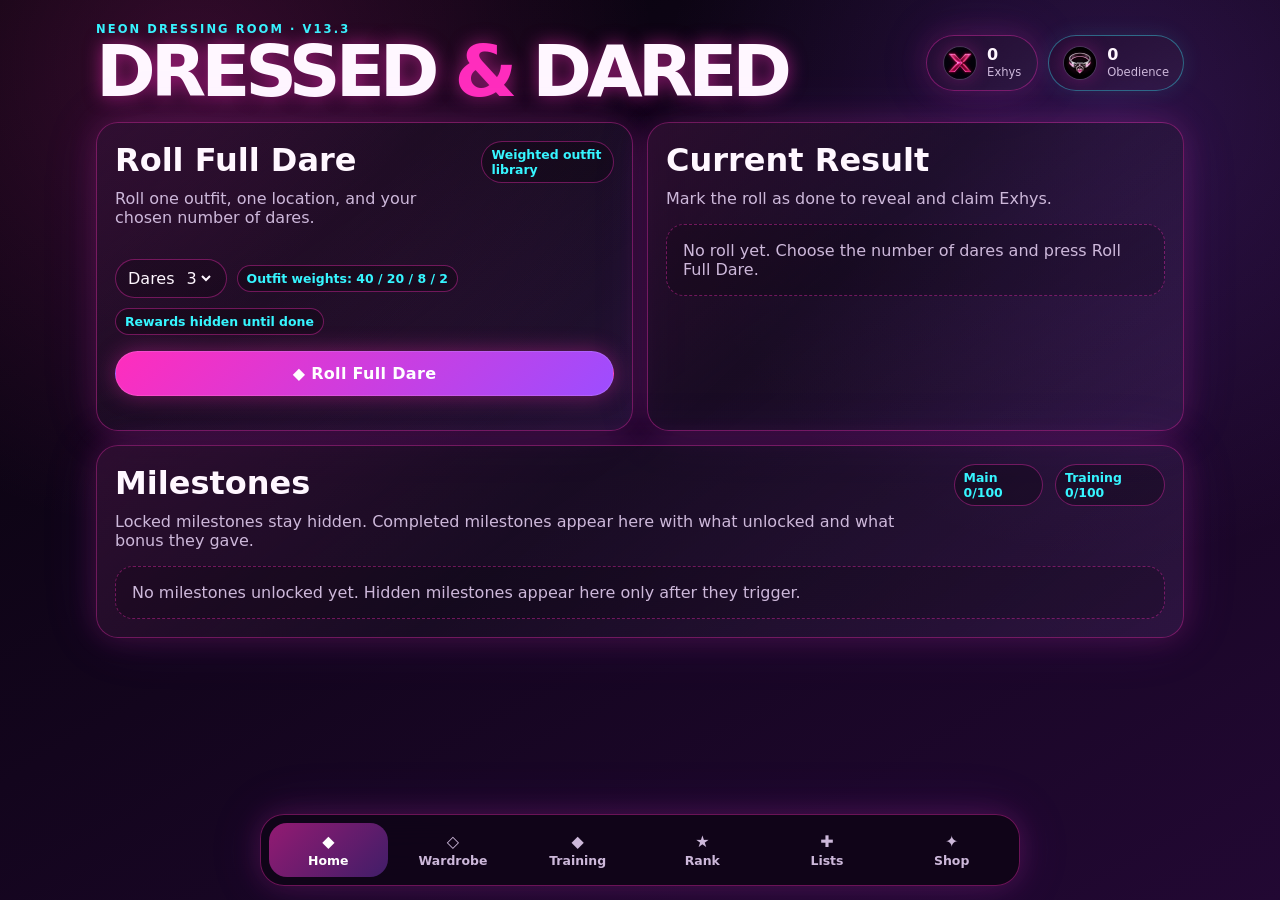
==== commit 8ad4b4f1: "Add files via upload" ====
--- a/index.html
+++ b/index.html
@@ -6,7 +6,7 @@
   <meta name="theme-color" content="#15061f" />
   <meta name="description" content="Dressed & Dared - a neon outfit, location, and dare randomizer." />
   <title>Dressed & Dared</title>
-  <!-- v5 single-file build: upload this index.html only -->
+  <!-- v13.2 root clean build: upload index.html, README.md, .nojekyll, and assets folder to repo root -->
   <style>
 :root {
   --bg-0: #050309;
@@ -172,6 +172,31 @@
   background: linear-gradient(135deg, var(--accent), var(--accent-3));
   font-weight: 900;
 }
+.wallet-icon.logo-img {
+  background: rgba(255,255,255,0.04);
+  border: 1px solid rgba(255,255,255,0.12);
+  overflow: hidden;
+  box-shadow: 0 0 18px rgba(var(--accent-rgb), 0.25);
+}
+.wallet-icon.logo-img img {
+  width: 100%;
+  height: 100%;
+  object-fit: cover;
+  display: block;
+}
+.currency-mini {
+  display: inline-block;
+  width: 1.15em;
+  height: 1.15em;
+  border-radius: 0.35em;
+  margin-right: 0.32em;
+  vertical-align: -0.18em;
+  background-size: cover;
+  background-position: center;
+  box-shadow: 0 0 10px rgba(var(--accent-rgb), 0.2);
+}
+.currency-mini.exhys { background-image: url('[data-uri]'); }
+.currency-mini.obedience { background-image: url('[data-uri]'); }
 .wallet strong { display: block; line-height: 1; }
 .wallet small { display: block; color: var(--muted); font-size: 0.72rem; margin-top: 2px; }
 
@@ -533,8 +558,58 @@
 .offer-box { border-color: rgba(54,245,255,0.30); box-shadow: 0 0 18px rgba(54,245,255,0.08); }
 .active-task-box { border-color: rgba(255,216,90,0.36); box-shadow: 0 0 18px rgba(255,216,90,0.09); }
 .training-task-list { display:grid; gap:8px; margin-top:10px; }
-.training-task-row { display:flex; align-items:center; gap:8px; padding:8px; border:1px solid rgba(255,255,255,0.08); border-radius:14px; background:rgba(255,255,255,0.035); }
-.training-task-row input[type='text'] { flex:1; min-width: 0; }
+.training-add-row {
+  display:flex;
+  gap:8px;
+  align-items:stretch;
+  margin-top:10px;
+  padding:10px;
+  border:1px solid rgba(var(--accent-rgb),0.24);
+  border-radius:18px;
+  background:
+    radial-gradient(circle at top left, rgba(var(--accent-rgb),0.12), transparent 46%),
+    rgba(0,0,0,0.20);
+  box-shadow: inset 0 0 0 1px rgba(255,255,255,0.025);
+}
+.training-add-row input,
+.training-task-row input[type='text'] {
+  flex:1;
+  min-width:0;
+  border:1px solid rgba(255,255,255,0.12);
+  border-radius:15px;
+  padding:10px 12px;
+  color:var(--text);
+  background:rgba(0,0,0,0.28);
+  outline:none;
+  box-shadow: inset 0 0 12px rgba(0,0,0,0.20);
+}
+.training-add-row input::placeholder,
+.training-task-row input[type='text']::placeholder { color: rgba(255,255,255,0.46); }
+.training-add-row input:focus,
+.training-task-row input[type='text']:focus {
+  border-color:var(--accent);
+  box-shadow:0 0 0 3px rgba(var(--accent-rgb),0.16), inset 0 0 12px rgba(0,0,0,0.22);
+}
+.training-task-row {
+  display:flex;
+  align-items:center;
+  gap:8px;
+  padding:9px;
+  border:1px solid rgba(255,255,255,0.10);
+  border-radius:16px;
+  background:linear-gradient(135deg, rgba(var(--accent-rgb),0.055), rgba(var(--accent-2-rgb),0.035)), rgba(0,0,0,0.18);
+}
+.training-task-row input[type='checkbox'] { accent-color: var(--accent); width:18px; height:18px; }
+.training-task-display {
+  margin:10px 0;
+  padding:12px 13px;
+  border:1px solid rgba(var(--accent-rgb),0.24);
+  border-radius:16px;
+  background:linear-gradient(135deg, rgba(var(--accent-rgb),0.10), rgba(var(--accent-2-rgb),0.055)), rgba(0,0,0,0.22);
+  color:var(--text);
+  box-shadow: inset 0 0 18px rgba(0,0,0,0.12);
+}
+@media (max-width: 520px) { .training-add-row, .training-task-row { flex-direction:column; align-items:stretch; } }
 .timer-display { font-size: 1.8rem; font-weight: 900; letter-spacing: 0.04em; color: var(--warn); text-shadow: 0 0 18px rgba(255,211,110,0.25); margin: 8px 0; }
 .category-pill-row { display:flex; gap:8px; flex-wrap:wrap; }
 .conversion-row { display:flex; gap:10px; flex-wrap:wrap; align-items:center; margin-top:12px; }
@@ -573,19 +648,19 @@
   <div id="app" class="app-shell">
     <header class="topbar">
       <div>
-        <p class="eyebrow">Neon Dressing Room</p>
+        <p class="eyebrow">Neon Dressing Room · v13.3</p>
         <h1>Dressed <span>&amp;</span> Dared</h1>
       </div>
       <div class="top-wallets">
         <div class="wallet" title="Exhys balance">
-          <span class="wallet-icon">✦</span>
+          <span class="wallet-icon logo-img"><img src="[data-uri]" alt=""></span>
           <div>
             <strong id="exhysBalance">0</strong>
             <small>Exhys</small>
           </div>
         </div>
         <div class="wallet obedience-wallet" title="Obedience balance">
-          <span class="wallet-icon">◆</span>
+          <span class="wallet-icon logo-img"><img src="[data-uri]" alt=""></span>
           <div>
             <strong id="obedienceBalance">0</strong>
             <small>Obedience</small>
@@ -2454,6 +2529,10 @@
     const num = Number(value || 0);
     if (Number.isInteger(num)) return String(num);
     return num.toFixed(1).replace(/\.0$/, '');
+  }
+
+  function currencyIcon(kind) {
+    return `<span class="currency-mini ${kind === 'obedience' ? 'obedience' : 'exhys'}" aria-hidden="true"></span>`;
   }
 
   function esc(value) {
@@ -2683,7 +2762,7 @@
         </div>
         <div style="text-align:right;display:grid;gap:6px;justify-items:end">
           <span class="badge ${esc(entry.size)}">${esc(entry.size)}</span>
-          <span class="price ${entry.currency === 'Obedience' ? 'obedience-price' : ''}">${entry.rewardText ? esc(entry.rewardText) : `+${formatNum(entry.reward)} ${esc(entry.currency)}`}</span>
+          <span class="price ${entry.currency === 'Obedience' ? 'obedience-price' : ''}">${entry.rewardText ? esc(entry.rewardText) : `${entry.currency === 'Obedience' ? currencyIcon('obedience') : currencyIcon('exhys')}+${formatNum(entry.reward)} ${esc(entry.currency)}`}</span>
         </div>
       </div>
     `).join('')}</div>`;
@@ -3032,12 +3111,12 @@
         <div class="result-section wide">
           <h3>Dares</h3>
           <ol class="dare-result-list">
-            ${roll.dares.map(dare => `<li>${esc(dare.text)} ${roll.done ? `<span class="price">+${formatNum(dare.reward)} Exhys</span>` : '<span class="badge">Hidden reward</span>'}</li>`).join('')}
+            ${roll.dares.map(dare => `<li>${esc(dare.text)} ${roll.done ? `<span class="price">${currencyIcon('exhys')}+${formatNum(dare.reward)} Exhys</span>` : '<span class="badge">Hidden reward</span>'}</li>`).join('')}
           </ol>
         </div>
       </div>
       <div class="roll-controls" style="margin-top:14px">
-        ${roll.done ? `<span class="price">Total earned: ${formatNum(roll.totalReward)} Exhys</span>` : `<button id="markDoneBtn" class="btn primary">Mark as Done & Reveal Exhys</button>`}
+        ${roll.done ? `<span class="price">${currencyIcon('exhys')}Total earned: ${formatNum(roll.totalReward)} Exhys</span>` : `<button id="markDoneBtn" class="btn primary">Mark as Done & Reveal Exhys</button>`}
         <button id="clearRollBtn" class="btn ghost">Clear</button>
       </div>
     `;
@@ -3322,6 +3401,12 @@
     document.querySelectorAll('[data-chastity-locked]').forEach(btn => btn.addEventListener('click', () => startChastityTimer()));
     document.querySelectorAll('[data-chastity-unlock]').forEach(btn => btn.addEventListener('click', () => askChastityUnlock()));
     document.querySelectorAll('[data-add-training-task]').forEach(btn => btn.addEventListener('click', () => addTrainingTask(btn.dataset.addTrainingTask)));
+    document.querySelectorAll('[data-new-training-task]').forEach(input => input.addEventListener('keydown', event => {
+      if (event.key === 'Enter') {
+        event.preventDefault();
+        addTrainingTask(input.dataset.newTrainingTask);
+      }
+    }));
     document.querySelectorAll('[data-training-task-enabled]').forEach(input => input.addEventListener('change', () => updateTrainingTask(input.dataset.trainingTaskEnabled, input.dataset.taskId, { enabled: input.checked })));
     document.querySelectorAll('[data-training-task-text]').forEach(input => input.addEventListener('input', () => updateTrainingTask(input.dataset.trainingTaskText, input.dataset.taskId, { text: input.value })));
     document.querySelectorAll('[data-delete-training-task]').forEach(btn => btn.addEventListener('click', () => deleteTrainingTask(btn.dataset.deleteTrainingTask, btn.dataset.taskId)));
@@ -3342,7 +3427,7 @@
           <span class="badge">Lv ${level}</span>${discount ? `<span class="badge discount-badge">${Math.round(Number(discount.percent || 0) * 100)}% off</span>` : ''}
         </div>
         <footer>
-          <span class="price obedience-price">${formatNum(cost)} Obedience${discount ? ` <small class="muted"><s>${formatNum(fullCost)}</s></small>` : ''}</span>
+          <span class="price obedience-price">${currencyIcon('obedience')}${formatNum(cost)} Obedience${discount ? ` <small class="muted"><s>${formatNum(fullCost)}</s></small>` : ''}</span>
           <button class="btn primary small" data-training-upgrade="${esc(upgrade.id)}" ${state.obedience >= cost ? '' : 'disabled'}>Upgrade</button>
         </footer>
       </div>
@@ -3390,9 +3475,9 @@
     return `
       <div class="offer-box">
         <h3>Current Offer</h3>
-        <p>${esc(offer.taskText)}</p>
+        <p class="training-task-display">${esc(offer.taskText)}</p>
         ${offer.durationMinutes ? `<p class="small muted">Duration: ${formatDuration(offer.durationMinutes * 60)}</p>` : ''}
-        <p class="price obedience-price">Reward: ${formatNum(offer.reward)} Obedience</p>
+        <p class="price obedience-price">${currencyIcon('obedience')}Reward: ${formatNum(offer.reward)} Obedience</p>
         <p class="small muted">Rerolls used: ${offer.rerollsUsed || 0}/${offer.maxRerolls || 0}. ${remainingRerolls === 1 ? 'Next reroll auto-accepts.' : remainingRerolls > 1 ? `${remainingRerolls} rerolls remaining.` : 'No rerolls remaining.'}</p>
         <div class="roll-controls">
           <button class="btn small" data-reroll-training="${esc(category)}" ${remainingRerolls > 0 ? '' : 'disabled'}>Reroll Offer</button>
@@ -3407,8 +3492,8 @@
     return `
       <div class="active-task-box">
         <h3>Active Task</h3>
-        <p>${esc(active.taskText)}</p>
-        <p class="price obedience-price">Reward on completion: ${formatNum(active.reward)} Obedience</p>
+        <p class="training-task-display">${esc(active.taskText)}</p>
+        <p class="price obedience-price">${currencyIcon('obedience')}Reward on completion: ${formatNum(active.reward)} Obedience</p>
         <p class="small muted">Rewards are only paid after completion. Rerolls reset for this category after completion.</p>
         <div class="roll-controls">
           <button class="btn primary small" data-complete-training="${esc(category)}">Complete Task</button>
@@ -3432,8 +3517,8 @@
     return `
       <div class="active-task-box">
         <h3>Active Chastity Timer</h3>
-        <p>${esc(active.taskText)}</p>
-        <p class="price obedience-price">Reward after yes: ${formatNum(active.reward)} Obedience</p>
+        <p class="training-task-display">${esc(active.taskText)}</p>
+        <p class="price obedience-price">${currencyIcon('obedience')}Reward after yes: ${formatNum(active.reward)} Obedience</p>
         <p class="small muted">No count: ${Number(active.noCount || 0)}. Minimum no-extension timer is 5 minutes.</p>
         ${body}
         <div class="roll-controls"><button class="btn ghost small" data-cancel-training="Chastity">Cancel</button></div>
@@ -3447,7 +3532,10 @@
       <div class="task-editor-box">
         <h3>Task List</h3>
         <p class="muted small">Each task is treated as equal. No difficulty or intensity.</p>
-        <button class="btn small" data-add-training-task="${esc(category)}">Add Task</button>
+        <div class="training-add-row">
+          <input type="text" data-new-training-task="${esc(category)}" placeholder="Add a ${esc(category)} training task..." maxlength="220">
+          <button class="btn primary small" data-add-training-task="${esc(category)}">Add Task</button>
+        </div>
         <div class="training-task-list">
           ${tasks.map(task => `
             <div class="training-task-row">
@@ -3697,9 +3785,15 @@
   }
 
   function addTrainingTask(category) {
-    const text = prompt(`Add ${category} training task:`);
-    if (!text || !text.trim()) return;
-    state.training.categories[category].tasks.push(makeListItem(text.trim()));
+    const input = Array.from(document.querySelectorAll('[data-new-training-task]')).find(item => item.dataset.newTrainingTask === category);
+    const text = input ? input.value.trim() : '';
+    if (!text) {
+      toast('Type a training task first.');
+      if (input) input.focus();
+      return;
+    }
+    state.training.categories[category].tasks.push(makeListItem(text));
+    if (input) input.value = '';
     const milestoneMessages = checkTrainingMilestones();
     render();
     queueToasts([`${category} task added.`, ...milestoneMessages]);
@@ -3891,8 +3985,8 @@
   }
 
   function renderRankRewardBadge(action) {
-    if (action.type === 'exhys') return `<span class="badge">+${formatNum(action.amount)} Exhys</span>`;
-    if (action.type === 'obedience') return `<span class="badge">+${formatNum(action.amount)} Obedience</span>`;
+    if (action.type === 'exhys') return `<span class="badge">${currencyIcon('exhys')}+${formatNum(action.amount)} Exhys</span>`;
+    if (action.type === 'obedience') return `<span class="badge">${currencyIcon('obedience')}+${formatNum(action.amount)} Obedience</span>`;
     if (action.type === 'priceFreeze') return `<span class="badge freeze-badge">Price Freeze</span>`;
     if (action.type === 'shopDiscount') return `<span class="badge discount-badge">${Math.round(action.percent * 100)}% Shop Discount</span>`;
     if (action.type === 'trainingDiscount') return `<span class="badge discount-badge">${Math.round(action.percent * 100)}% Training Discount</span>`;
@@ -4094,7 +4188,7 @@
         <p class="muted small">${esc(description || '')}</p>
         ${discount && !owned ? `<p class="small"><span class="badge discount-badge">Secret Discount · ${Math.round(Number(discount.percent || 0) * 100)}% off</span></p>` : ''}
         <footer>
-          <span class="price">${owned ? 'Purchased' : `${formatNum(price)} Exhys${discount ? ` <small class="muted"><s>${formatNum(fullPrice)}</s></small>` : ''}`}</span>
+          <span class="price">${owned ? 'Purchased' : `${currencyIcon('exhys')}${formatNum(price)} Exhys${discount ? ` <small class="muted"><s>${formatNum(fullPrice)}</s></small>` : ''}`}</span>
           ${action}
         </footer>
       </section>
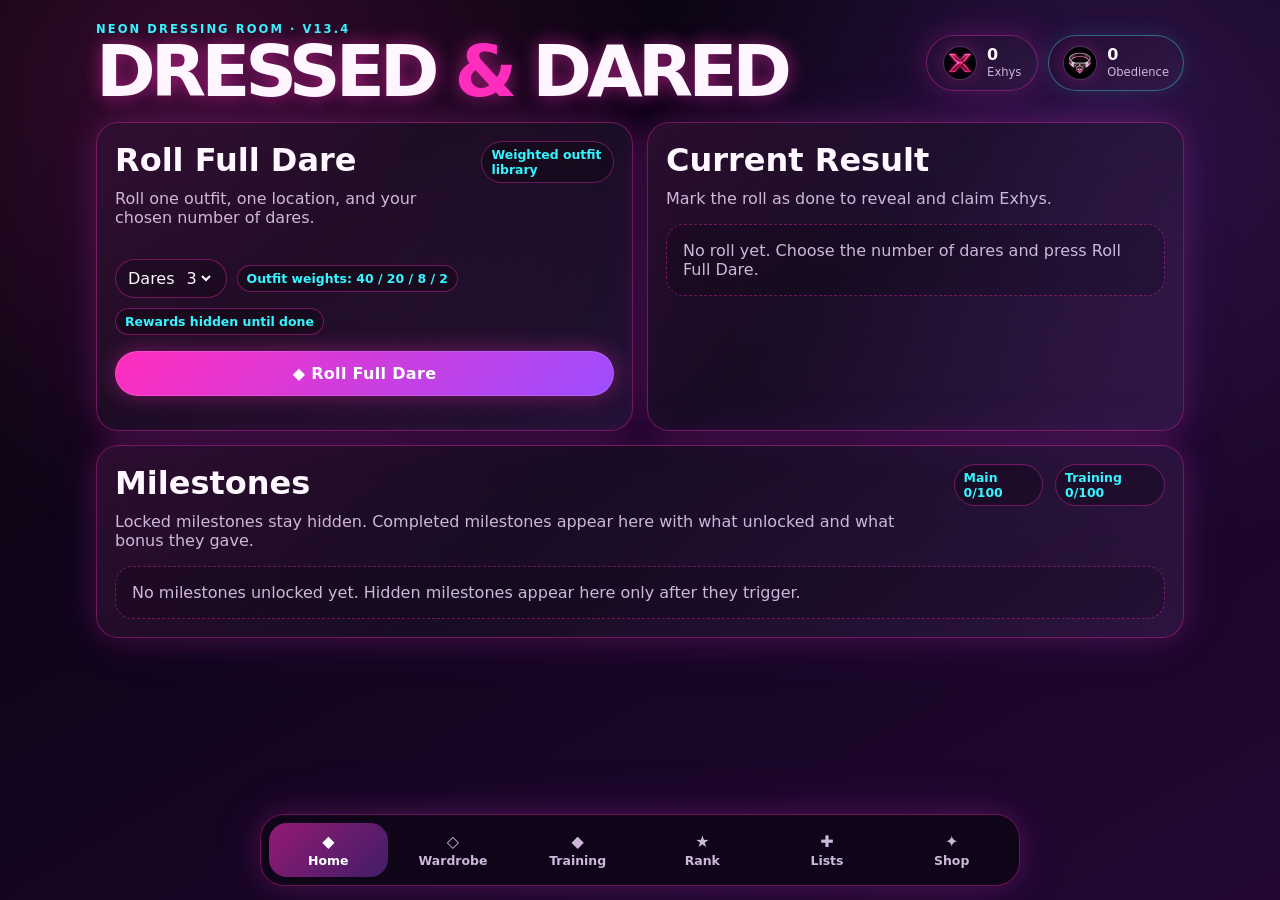
==== commit 208a8ac6: "Add files via upload" ====
--- a/index.html
+++ b/index.html
@@ -6,7 +6,7 @@
   <meta name="theme-color" content="#15061f" />
   <meta name="description" content="Dressed & Dared - a neon outfit, location, and dare randomizer." />
   <title>Dressed & Dared</title>
-  <!-- v13.2 root clean build: upload index.html, README.md, .nojekyll, and assets folder to repo root -->
+  <!-- v13.4 singlefile build: underwear outfit patch; upload index.html, 404.html, and .nojekyll only -->
   <style>
 :root {
   --bg-0: #050309;
@@ -648,7 +648,7 @@
   <div id="app" class="app-shell">
     <header class="topbar">
       <div>
-        <p class="eyebrow">Neon Dressing Room · v13.3</p>
+        <p class="eyebrow">Neon Dressing Room · v13.4</p>
         <h1>Dressed <span>&amp;</span> Dared</h1>
       </div>
       <div class="top-wallets">
@@ -757,7 +757,7 @@
         "kind": "outfit",
         "name": "Bubblegum Errand",
         "rarity": "common",
-        "details": "Pink top, jeans, pink trainers, blonde wig, pink makeup",
+        "details": "Pink panties, Pink bra, Pink top, jeans, pink trainers, blonde wig, pink makeup",
         "unlock": "start"
     },
     {
@@ -766,7 +766,7 @@
         "kind": "outfit",
         "name": "Blue Weekend",
         "rarity": "common",
-        "details": "Blue top, jeans, blue trainers, brunette wig",
+        "details": "Blue panties, Blue bra, Blue top, jeans, blue trainers, brunette wig",
         "unlock": "start"
     },
     {
@@ -775,7 +775,7 @@
         "kind": "outfit",
         "name": "Snowdrop Casual",
         "rarity": "common",
-        "details": "White top, jeans, white heels, platinum blonde wig, pink makeup",
+        "details": "White panties, White bra, White top, jeans, white heels, platinum blonde wig, pink makeup",
         "unlock": "start"
     },
     {
@@ -784,7 +784,7 @@
         "kind": "outfit",
         "name": "Midnight Coffee Run",
         "rarity": "common",
-        "details": "Black top, jeans, black heels, black wig",
+        "details": "Black panties, Black bra, Black top, jeans, black heels, black wig",
         "unlock": "shop"
     },
     {
@@ -793,7 +793,7 @@
         "kind": "outfit",
         "name": "Lemon Daydream",
         "rarity": "common",
-        "details": "Yellow top, jeans, pink trainers, blonde wig",
+        "details": "Yellow panties, Yellow bra, Yellow top, jeans, pink trainers, blonde wig",
         "unlock": "shop"
     },
     {
@@ -802,7 +802,7 @@
         "kind": "outfit",
         "name": "Candy Skater",
         "rarity": "common",
-        "details": "Pink top, white skirt, pink heels, pink wig, pink makeup",
+        "details": "Pink panties, Pink bra, Pink top, white skirt, pink heels, pink wig, pink makeup",
         "unlock": "start"
     },
     {
@@ -811,7 +811,7 @@
         "kind": "outfit",
         "name": "Cloud Nine",
         "rarity": "common",
-        "details": "White top, blue skirt, blue heels, blonde wig",
+        "details": "White panties, White bra, White top, blue skirt, blue heels, blonde wig",
         "unlock": "milestone"
     },
     {
@@ -820,7 +820,7 @@
         "kind": "outfit",
         "name": "After-Dark Beginner",
         "rarity": "common",
-        "details": "Black top, black skirt, black heels, black wig, black makeup",
+        "details": "Black panties, Black bra, Black top, black skirt, black heels, black wig, black makeup",
         "unlock": "milestone"
     },
     {
@@ -829,7 +829,7 @@
         "kind": "outfit",
         "name": "Blush Sunday",
         "rarity": "common",
-        "details": "Pink top, white skirt, white heels, platinum blonde wig",
+        "details": "Pink panties, Pink bra, Pink top, white skirt, white heels, platinum blonde wig",
         "unlock": "milestone"
     },
     {
@@ -838,7 +838,7 @@
         "kind": "outfit",
         "name": "Honey Skirt",
         "rarity": "common",
-        "details": "Yellow top, white skirt, yellow heels, blonde wig, pink makeup",
+        "details": "Yellow panties, Yellow bra, Yellow top, white skirt, yellow heels, blonde wig, pink makeup",
         "unlock": "milestone"
     },
     {
@@ -847,7 +847,7 @@
         "kind": "outfit",
         "name": "Blue Dash",
         "rarity": "common",
-        "details": "Blue top, jeans, blue trainers, silver wig",
+        "details": "Blue panties, Blue bra, Blue top, jeans, blue trainers, silver wig",
         "unlock": "shop"
     },
     {
@@ -856,7 +856,7 @@
         "kind": "outfit",
         "name": "Bubblegum Dash",
         "rarity": "common",
-        "details": "Pink top, jeans, pink trainers, pink and white wig",
+        "details": "Pink panties, Pink bra, Pink top, jeans, pink trainers, pink and white wig",
         "unlock": "shop"
     },
     {
@@ -865,7 +865,7 @@
         "kind": "outfit",
         "name": "Pink Daydream",
         "rarity": "common",
-        "details": "Pink dress, pink heels, pink wig, pink makeup",
+        "details": "Pink panties, Pink bra, Pink dress, pink heels, pink wig, pink makeup",
         "unlock": "start"
     },
     {
@@ -874,7 +874,7 @@
         "kind": "outfit",
         "name": "Bluebell",
         "rarity": "common",
-        "details": "Blue dress, blue heels, blonde wig",
+        "details": "Blue panties, Blue bra, Blue dress, blue heels, blonde wig",
         "unlock": "start"
     },
     {
@@ -883,7 +883,7 @@
         "kind": "outfit",
         "name": "Snow Angel Day",
         "rarity": "common",
-        "details": "White dress, white heels, platinum blonde wig, pink makeup",
+        "details": "White panties, White bra, White dress, white heels, platinum blonde wig, pink makeup",
         "unlock": "shop"
     },
     {
@@ -892,7 +892,7 @@
         "kind": "outfit",
         "name": "Midnight Dress",
         "rarity": "common",
-        "details": "Black dress, black heels, black wig",
+        "details": "Black panties, Black bra, Black dress, black heels, black wig",
         "unlock": "shop"
     },
     {
@@ -901,7 +901,7 @@
         "kind": "outfit",
         "name": "Lemon Drop",
         "rarity": "common",
-        "details": "Yellow dress, yellow heels, blonde wig",
+        "details": "Yellow panties, Yellow bra, Yellow dress, yellow heels, blonde wig",
         "unlock": "shop"
     },
     {
@@ -910,7 +910,7 @@
         "kind": "outfit",
         "name": "Violet Crush",
         "rarity": "common",
-        "details": "Purple dress, purple heels, purple wig, pink makeup",
+        "details": "Purple panties, Purple bra, Purple dress, purple heels, purple wig, pink makeup",
         "unlock": "shop"
     },
     {
@@ -919,7 +919,7 @@
         "kind": "outfit",
         "name": "Meadow Girl",
         "rarity": "common",
-        "details": "Green dress, white heels, brunette wig",
+        "details": "Green panties, Green bra, Green dress, white heels, brunette wig",
         "unlock": "milestone"
     },
     {
@@ -928,7 +928,7 @@
         "kind": "outfit",
         "name": "Cocoa Softie",
         "rarity": "common",
-        "details": "Brown dress, black heels, curly brunette wig",
+        "details": "Black panties, Black bra, Brown dress, black heels, curly brunette wig",
         "unlock": "milestone"
     },
     {
@@ -937,7 +937,7 @@
         "kind": "outfit",
         "name": "Sugar Pop",
         "rarity": "common",
-        "details": "Pink top, white skirt, pink heels, pink and white wig",
+        "details": "Pink panties, Pink bra, Pink top, white skirt, pink heels, pink and white wig",
         "unlock": "shop"
     },
     {
@@ -946,7 +946,7 @@
         "kind": "outfit",
         "name": "Blue Sugar",
         "rarity": "common",
-        "details": "Blue top, white skirt, blue heels, silver wig, blue makeup",
+        "details": "Blue panties, Blue bra, Blue top, white skirt, blue heels, silver wig, blue makeup",
         "unlock": "shop"
     },
     {
@@ -955,7 +955,7 @@
         "kind": "outfit",
         "name": "Midnight Blush",
         "rarity": "common",
-        "details": "Black top, pink skirt, black heels, black wig",
+        "details": "Black panties, Black bra, Black top, pink skirt, black heels, black wig",
         "unlock": "milestone"
     },
     {
@@ -964,7 +964,7 @@
         "kind": "outfit",
         "name": "Lemon Splash",
         "rarity": "common",
-        "details": "Yellow top, blue skirt, blue heels, blonde wig",
+        "details": "Yellow panties, Yellow bra, Yellow top, blue skirt, blue heels, blonde wig",
         "unlock": "milestone"
     },
     {
@@ -973,7 +973,7 @@
         "kind": "outfit",
         "name": "Porcelain Blue",
         "rarity": "common",
-        "details": "White top, blue skirt, white heels, silver wig",
+        "details": "White panties, White bra, White top, blue skirt, white heels, silver wig",
         "unlock": "milestone"
     },
     {
@@ -982,7 +982,7 @@
         "kind": "outfit",
         "name": "Violet Lounge",
         "rarity": "common",
-        "details": "Pink top, purple leggings, pink trainers, purple wig",
+        "details": "Pink panties, Pink bra, Pink top, purple leggings, pink trainers, purple wig",
         "unlock": "milestone"
     },
     {
@@ -991,7 +991,7 @@
         "kind": "outfit",
         "name": "Citrus Sport",
         "rarity": "common",
-        "details": "Orange sports bra, jeans, blue trainers, brunette wig",
+        "details": "Pink panties, Orange sports bra, jeans, blue trainers, brunette wig",
         "unlock": "shop"
     },
     {
@@ -1000,7 +1000,7 @@
         "kind": "outfit",
         "name": "Purple Pulse",
         "rarity": "common",
-        "details": "Purple sports bra, jeans, pink trainers, purple wig",
+        "details": "Purple panties, Purple sports bra, jeans, pink trainers, purple wig",
         "unlock": "shop"
     },
     {
@@ -1009,7 +1009,7 @@
         "kind": "outfit",
         "name": "Hidden Sweetheart",
         "rarity": "common",
-        "details": "White top, jeans, long overcoat, black heels, blonde wig",
+        "details": "White panties, White bra, White top, jeans, long overcoat, black heels, blonde wig",
         "unlock": "start"
     },
     {
@@ -1018,7 +1018,7 @@
         "kind": "outfit",
         "name": "Blonde Blush",
         "rarity": "common",
-        "details": "Pink dress, white heels, blonde wig, pink makeup",
+        "details": "Pink panties, Pink bra, Pink dress, white heels, blonde wig, pink makeup",
         "unlock": "milestone"
     },
     {
@@ -1027,7 +1027,7 @@
         "kind": "outfit",
         "name": "Soft Storm",
         "rarity": "common",
-        "details": "Blue top, jeans, black heels, curly brunette wig",
+        "details": "Blue panties, Blue bra, Blue top, jeans, black heels, curly brunette wig",
         "unlock": "milestone"
     },
     {
@@ -1036,7 +1036,7 @@
         "kind": "outfit",
         "name": "Silver Sunday",
         "rarity": "common",
-        "details": "White dress, white heels, silver wig, blue makeup",
+        "details": "White panties, White bra, White dress, white heels, silver wig, blue makeup",
         "unlock": "rank",
         "rankLevel": 2
     },
@@ -1046,7 +1046,7 @@
         "kind": "outfit",
         "name": "Pink Candy Run",
         "rarity": "common",
-        "details": "Pink top, jeans, pink trainers, pink wig",
+        "details": "Pink panties, Pink bra, Pink top, jeans, pink trainers, pink wig",
         "unlock": "rank",
         "rankLevel": 4
     },
@@ -1056,7 +1056,7 @@
         "kind": "outfit",
         "name": "Black Coffee",
         "rarity": "common",
-        "details": "Black top, jeans, black heels, black wig",
+        "details": "Black panties, Black bra, Black top, jeans, black heels, black wig",
         "unlock": "rank",
         "rankLevel": 6
     },
@@ -1066,7 +1066,7 @@
         "kind": "outfit",
         "name": "Scarlet Streak",
         "rarity": "common",
-        "details": "White top, black skirt, red and black wig, red heels",
+        "details": "White panties, White bra, White top, black skirt, red and black wig, red heels",
         "unlock": "rank",
         "rankLevel": 8
     },
@@ -1076,7 +1076,7 @@
         "kind": "outfit",
         "name": "Platinum Breeze",
         "rarity": "common",
-        "details": "Blue dress, white heels, platinum blonde wig",
+        "details": "Blue panties, Blue bra, Blue dress, white heels, platinum blonde wig",
         "unlock": "rank",
         "rankLevel": 10
     },
@@ -1086,7 +1086,7 @@
         "kind": "outfit",
         "name": "Garden Blush",
         "rarity": "common",
-        "details": "Green dress, white heels, brunette wig, pink makeup",
+        "details": "Green panties, Green bra, Green dress, white heels, brunette wig, pink makeup",
         "unlock": "rank",
         "rankLevel": 12
     },
@@ -1096,7 +1096,7 @@
         "kind": "outfit",
         "name": "Hot Pink Spark",
         "rarity": "common",
-        "details": "Hot pink dress, pink heels, pink wig",
+        "details": "Hot pink panties, Hot pink bra, Hot pink dress, pink heels, pink wig",
         "unlock": "shop"
     },
     {
@@ -1105,7 +1105,7 @@
         "kind": "outfit",
         "name": "Cherry Daylight",
         "rarity": "common",
-        "details": "Red dress, red heels, red and black wig, red makeup",
+        "details": "Red panties, Red bra, Red dress, red heels, red and black wig, red makeup",
         "unlock": "rank",
         "rankLevel": 14
     },
@@ -1115,7 +1115,7 @@
         "kind": "outfit",
         "name": "Golden Hour",
         "rarity": "common",
-        "details": "Gold dress, white heels, blonde wig",
+        "details": "White panties, White bra, Gold dress, white heels, blonde wig",
         "unlock": "rank",
         "rankLevel": 16
     },
@@ -1125,7 +1125,7 @@
         "kind": "outfit",
         "name": "Silver Glow",
         "rarity": "common",
-        "details": "Silver dress, white heels, silver wig",
+        "details": "White panties, White bra, Silver dress, white heels, silver wig",
         "unlock": "rank",
         "rankLevel": 18
     },
@@ -1135,7 +1135,7 @@
         "kind": "outfit",
         "name": "Blush Under Cover",
         "rarity": "common",
-        "details": "Pink dress, long overcoat, pink heels, pink wig",
+        "details": "Pink panties, Pink bra, Pink dress, long overcoat, pink heels, pink wig",
         "unlock": "rank",
         "rankLevel": 20
     },
@@ -1145,7 +1145,7 @@
         "kind": "outfit",
         "name": "Blue Under Cover",
         "rarity": "common",
-        "details": "Blue dress, long overcoat, blue heels, blonde wig",
+        "details": "Blue panties, Blue bra, Blue dress, long overcoat, blue heels, blonde wig",
         "unlock": "rank",
         "rankLevel": 24
     },
@@ -1155,7 +1155,7 @@
         "kind": "outfit",
         "name": "Midnight Under Cover",
         "rarity": "common",
-        "details": "Black dress, long overcoat, black heels, black wig",
+        "details": "Black panties, Black bra, Black dress, long overcoat, black heels, black wig",
         "unlock": "rank",
         "rankLevel": 26
     },
@@ -1165,7 +1165,7 @@
         "kind": "outfit",
         "name": "Snow Under Cover",
         "rarity": "common",
-        "details": "White dress, long overcoat, white heels, platinum blonde wig",
+        "details": "White panties, White bra, White dress, long overcoat, white heels, platinum blonde wig",
         "unlock": "rank",
         "rankLevel": 28
     },
@@ -1175,7 +1175,7 @@
         "kind": "outfit",
         "name": "Blush Invitation",
         "rarity": "rare",
-        "details": "Pink dress, white stockings, pink heels, pink wig, pink makeup",
+        "details": "Pink panties, Pink bra, Pink dress, white stockings, pink heels, pink wig, pink makeup",
         "unlock": "start"
     },
     {
@@ -1184,7 +1184,7 @@
         "kind": "outfit",
         "name": "Midnight Invitation",
         "rarity": "rare",
-        "details": "Black dress, black stockings, black heels, black wig, red makeup",
+        "details": "Black panties, Black bra, Black dress, black stockings, black heels, black wig, red makeup",
         "unlock": "shop"
     },
     {
@@ -1193,7 +1193,7 @@
         "kind": "outfit",
         "name": "Scarlet Invitation",
         "rarity": "rare",
-        "details": "Red dress, black stockings, red heels, red and black wig, red makeup",
+        "details": "Red panties, Red bra, Red dress, black stockings, red heels, red and black wig, red makeup",
         "unlock": "shop"
     },
     {
@@ -1202,7 +1202,7 @@
         "kind": "outfit",
         "name": "Blue Velvet",
         "rarity": "rare",
-        "details": "Blue dress, white stockings, blue heels, blonde wig, blue makeup",
+        "details": "Blue panties, Blue bra, Blue dress, white stockings, blue heels, blonde wig, blue makeup",
         "unlock": "start"
     },
     {
@@ -1211,7 +1211,7 @@
         "kind": "outfit",
         "name": "Violet Velvet",
         "rarity": "rare",
-        "details": "Purple dress, black stockings, purple heels, purple wig",
+        "details": "Purple panties, Purple bra, Purple dress, black stockings, purple heels, purple wig",
         "unlock": "rank",
         "rankLevel": 22
     },
@@ -1221,7 +1221,7 @@
         "kind": "outfit",
         "name": "Hot Pink Afterparty",
         "rarity": "rare",
-        "details": "Hot pink dress, pink stockings, hot pink heels, pink wig, pink makeup",
+        "details": "Hot pink panties, Hot pink bra, Hot pink dress, pink stockings, hot pink heels, pink wig, pink makeup",
         "unlock": "shop"
     },
     {
@@ -1230,7 +1230,7 @@
         "kind": "outfit",
         "name": "Silver Spotlight",
         "rarity": "rare",
-        "details": "Silver dress, white stockings, blue heels, silver wig",
+        "details": "White panties, White bra, Silver dress, white stockings, blue heels, silver wig",
         "unlock": "shop"
     },
     {
@@ -1239,7 +1239,7 @@
         "kind": "outfit",
         "name": "Golden Spotlight",
         "rarity": "rare",
-        "details": "Gold dress, white stockings, yellow heels, blonde wig, gold-style makeup",
+        "details": "White panties, White bra, Gold dress, white stockings, yellow heels, blonde wig, gold-style makeup",
         "unlock": "shop"
     },
     {
@@ -1248,7 +1248,7 @@
         "kind": "outfit",
         "name": "Black Cherry",
         "rarity": "rare",
-        "details": "Black dress, red stockings, red heels, red and black wig, red makeup",
+        "details": "Black panties, Black bra, Black dress, red stockings, red heels, red and black wig, red makeup",
         "unlock": "shop"
     },
     {
@@ -1257,7 +1257,7 @@
         "kind": "outfit",
         "name": "Sugar Date",
         "rarity": "rare",
-        "details": "White dress, pink stockings, pink heels, platinum blonde wig, pink makeup",
+        "details": "White panties, White bra, White dress, pink stockings, pink heels, platinum blonde wig, pink makeup",
         "unlock": "shop"
     },
     {
@@ -1266,7 +1266,7 @@
         "kind": "outfit",
         "name": "Ice Blue Doll",
         "rarity": "rare",
-        "details": "Blue dress, white stockings, silver wig, blue heels, blue makeup",
+        "details": "Blue panties, Blue bra, Blue dress, white stockings, silver wig, blue heels, blue makeup",
         "unlock": "milestone"
     },
     {
@@ -1275,7 +1275,7 @@
         "kind": "outfit",
         "name": "Violet Doll",
         "rarity": "rare",
-        "details": "Purple dress, white stockings, purple wig, pink makeup",
+        "details": "Purple panties, Purple bra, Purple dress, white stockings, purple wig, pink makeup",
         "unlock": "milestone"
     },
     {
@@ -1284,7 +1284,7 @@
         "kind": "outfit",
         "name": "Candy Doll",
         "rarity": "rare",
-        "details": "Pink dress, white stockings, pink and white wig, pink makeup",
+        "details": "Pink panties, Pink bra, Pink dress, white stockings, pink and white wig, pink makeup",
         "unlock": "shop"
     },
     {
@@ -1293,7 +1293,7 @@
         "kind": "outfit",
         "name": "Midnight Doll",
         "rarity": "rare",
-        "details": "Black dress, white stockings, black wig, black makeup",
+        "details": "Black panties, Black bra, Black dress, white stockings, black wig, black makeup",
         "unlock": "milestone"
     },
     {
@@ -1302,7 +1302,7 @@
         "kind": "outfit",
         "name": "Scarlet Doll",
         "rarity": "rare",
-        "details": "Red dress, black stockings, red and black wig, red heels",
+        "details": "Red panties, Red bra, Red dress, black stockings, red and black wig, red heels",
         "unlock": "shop"
     },
     {
@@ -1311,7 +1311,7 @@
         "kind": "outfit",
         "name": "Garden Date",
         "rarity": "rare",
-        "details": "Green dress, white stockings, brunette wig, pink makeup",
+        "details": "Green panties, Green bra, Green dress, white stockings, brunette wig, pink makeup",
         "unlock": "milestone"
     },
     {
@@ -1320,7 +1320,7 @@
         "kind": "outfit",
         "name": "Cocoa Date",
         "rarity": "rare",
-        "details": "Brown dress, black stockings, curly brunette wig",
+        "details": "Black panties, Black bra, Brown dress, black stockings, curly brunette wig",
         "unlock": "milestone"
     },
     {
@@ -1329,7 +1329,7 @@
         "kind": "outfit",
         "name": "Pink Promenade",
         "rarity": "rare",
-        "details": "Pink top, pink skirt, white stockings, pink heels, pink wig",
+        "details": "Pink panties, Pink bra, Pink top, pink skirt, white stockings, pink heels, pink wig",
         "unlock": "milestone"
     },
     {
@@ -1338,7 +1338,7 @@
         "kind": "outfit",
         "name": "Blue Promenade",
         "rarity": "rare",
-        "details": "Blue top, blue skirt, white stockings, blue heels, blonde wig",
+        "details": "Blue panties, Blue bra, Blue top, blue skirt, white stockings, blue heels, blonde wig",
         "unlock": "milestone"
     },
     {
@@ -1347,7 +1347,7 @@
         "kind": "outfit",
         "name": "Midnight Promenade",
         "rarity": "rare",
-        "details": "Black top, black skirt, black stockings, black heels, black wig",
+        "details": "Black panties, Black bra, Black top, black skirt, black stockings, black heels, black wig",
         "unlock": "milestone"
     },
     {
@@ -1356,7 +1356,7 @@
         "kind": "outfit",
         "name": "Snow Promenade",
         "rarity": "rare",
-        "details": "White top, white skirt, pink stockings, white heels, platinum blonde wig",
+        "details": "White panties, White bra, White top, white skirt, pink stockings, white heels, platinum blonde wig",
         "unlock": "milestone"
     },
     {
@@ -1365,7 +1365,7 @@
         "kind": "outfit",
         "name": "Violet Silhouette",
         "rarity": "rare",
-        "details": "Purple leggings, black top, purple heels, purple wig, black makeup",
+        "details": "Purple panties, Purple bra, Purple leggings, black top, purple heels, purple wig, black makeup",
         "unlock": "rank",
         "rankLevel": 30
     },
@@ -1375,7 +1375,7 @@
         "kind": "outfit",
         "name": "Citrus Tease",
         "rarity": "rare",
-        "details": "Orange sports bra, black skirt, black stockings, black heels, brunette wig",
+        "details": "Pink panties, Orange sports bra, black skirt, black stockings, black heels, brunette wig",
         "unlock": "rank",
         "rankLevel": 32
     },
@@ -1385,7 +1385,7 @@
         "kind": "outfit",
         "name": "Purple Tease",
         "rarity": "rare",
-        "details": "Purple sports bra, black skirt, black stockings, purple heels, purple wig",
+        "details": "Purple panties, Purple sports bra, black skirt, black stockings, purple heels, purple wig",
         "unlock": "rank",
         "rankLevel": 34
     },
@@ -1395,7 +1395,7 @@
         "kind": "outfit",
         "name": "Raceway Crush",
         "rarity": "rare",
-        "details": "Pink racing bodysuit, pink heels, pink wig, pink makeup",
+        "details": "Pink panties, Pink racing bodysuit, pink heels, pink wig, pink makeup",
         "unlock": "milestone"
     },
     {
@@ -1404,7 +1404,7 @@
         "kind": "outfit",
         "name": "Midnight Cover Story",
         "rarity": "rare",
-        "details": "Black dress, long overcoat, black stockings, black heels, black wig",
+        "details": "Black panties, Black bra, Black dress, long overcoat, black stockings, black heels, black wig",
         "unlock": "rank",
         "rankLevel": 36
     },
@@ -1414,7 +1414,7 @@
         "kind": "outfit",
         "name": "Snow Cover Story",
         "rarity": "rare",
-        "details": "White dress, long overcoat, white stockings, white heels, platinum blonde wig",
+        "details": "White panties, White bra, White dress, long overcoat, white stockings, white heels, platinum blonde wig",
         "unlock": "rank",
         "rankLevel": 38
     },
@@ -1424,7 +1424,7 @@
         "kind": "outfit",
         "name": "Scarlet Cover Story",
         "rarity": "rare",
-        "details": "Red dress, long overcoat, black stockings, red heels, red and black wig",
+        "details": "Red panties, Red bra, Red dress, long overcoat, black stockings, red heels, red and black wig",
         "unlock": "rank",
         "rankLevel": 40
     },
@@ -1434,7 +1434,7 @@
         "kind": "outfit",
         "name": "Blush Cover Story",
         "rarity": "rare",
-        "details": "Pink dress, long overcoat, white stockings, pink heels, pink wig",
+        "details": "Pink panties, Pink bra, Pink dress, long overcoat, white stockings, pink heels, pink wig",
         "unlock": "rank",
         "rankLevel": 42
     },
@@ -1444,7 +1444,7 @@
         "kind": "outfit",
         "name": "Blue Cover Story",
         "rarity": "rare",
-        "details": "Blue dress, long overcoat, white stockings, blue heels, silver wig",
+        "details": "Blue panties, Blue bra, Blue dress, long overcoat, white stockings, blue heels, silver wig",
         "unlock": "rank",
         "rankLevel": 43
     },
@@ -1564,7 +1564,7 @@
         "kind": "outfit",
         "name": "Yes Daddy",
         "rarity": "epic",
-        "details": "Yes Daddy bodysuit, black stockings, black heels, black wig, red makeup",
+        "details": "Black panties, Yes Daddy bodysuit, black stockings, black heels, black wig, red makeup",
         "unlock": "shop"
     },
     {
@@ -1573,7 +1573,7 @@
         "kind": "outfit",
         "name": "Pit Girl",
         "rarity": "epic",
-        "details": "Pink racing bodysuit, white stockings, hot pink heels, pink wig, pink makeup",
+        "details": "Pink panties, Pink racing bodysuit, white stockings, hot pink heels, pink wig, pink makeup",
         "unlock": "rank",
         "rankLevel": 46
     },
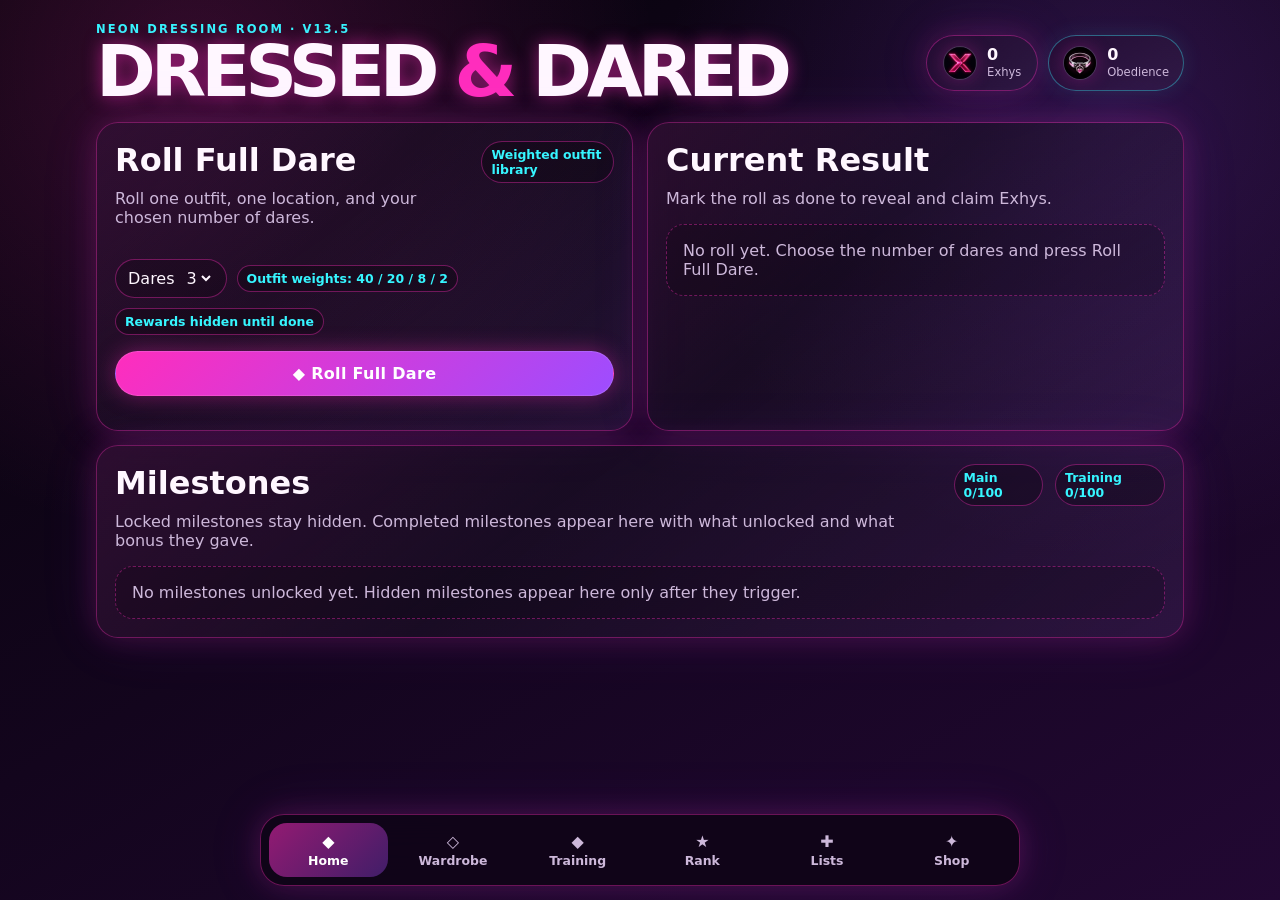
==== commit bc6444f0: "Add files via upload" ====
--- a/index.html
+++ b/index.html
@@ -6,7 +6,7 @@
   <meta name="theme-color" content="#15061f" />
   <meta name="description" content="Dressed & Dared - a neon outfit, location, and dare randomizer." />
   <title>Dressed & Dared</title>
-  <!-- v13.4 singlefile build: underwear outfit patch; upload index.html, 404.html, and .nojekyll only -->
+  <!-- v13.5 singlefile build: training input focus hotfix; upload index.html, 404.html, and .nojekyll only -->
   <style>
 :root {
   --bg-0: #050309;
@@ -648,7 +648,7 @@
   <div id="app" class="app-shell">
     <header class="topbar">
       <div>
-        <p class="eyebrow">Neon Dressing Room · v13.4</p>
+        <p class="eyebrow">Neon Dressing Room · v13.5</p>
         <h1>Dressed <span>&amp;</span> Dared</h1>
       </div>
       <div class="top-wallets">
@@ -3510,7 +3510,7 @@
     if (status === 'accepted') {
       body = `<p class="muted small">Accepted. Press Locked when the timer has actually started.</p><button class="btn primary small" data-chastity-locked="1">Locked</button>`;
     } else if (status === 'locked') {
-      body = `<div class="timer-display">${formatDuration(remaining)}</div><p class="muted small">Timer is running. It keeps counting down based on real time.</p>`;
+      body = `<div class="timer-display" data-chastity-timer-display="1">${formatDuration(remaining)}</div><p class="muted small">Timer is running. It keeps counting down based on real time.</p>`;
     } else {
       body = `<p class="muted small">Timer finished.</p><button class="btn primary small" data-chastity-unlock="1">May I unlock now?</button>`;
     }
@@ -4376,12 +4376,24 @@
     }
   }
 
-  setInterval(() => {
-    if (activeView === 'training') {
-      const active = state.training?.categories?.Chastity?.active;
-      if (active?.status === 'locked') render();
+  function tickTrainingTimers() {
+    const active = state.training?.categories?.Chastity?.active;
+    if (!active || active.status !== 'locked') return;
+    const remaining = chastityRemainingSeconds(active);
+    document.querySelectorAll('[data-chastity-timer-display]').forEach(el => {
+      el.textContent = formatDuration(remaining);
+    });
+    if (remaining <= 0) {
+      active.status = 'awaitingUnlock';
+      active.endTime = null;
+      toast('Chastity timer finished.');
+      render();
+    } else {
+      saveState();
     }
-  }, 1000);
+  }
+
+  setInterval(tickTrainingTimers, 1000);
 
   window.addEventListener('error', event => showFatalError(event.error || event.message));
   window.addEventListener('unhandledrejection', event => showFatalError(event.reason));
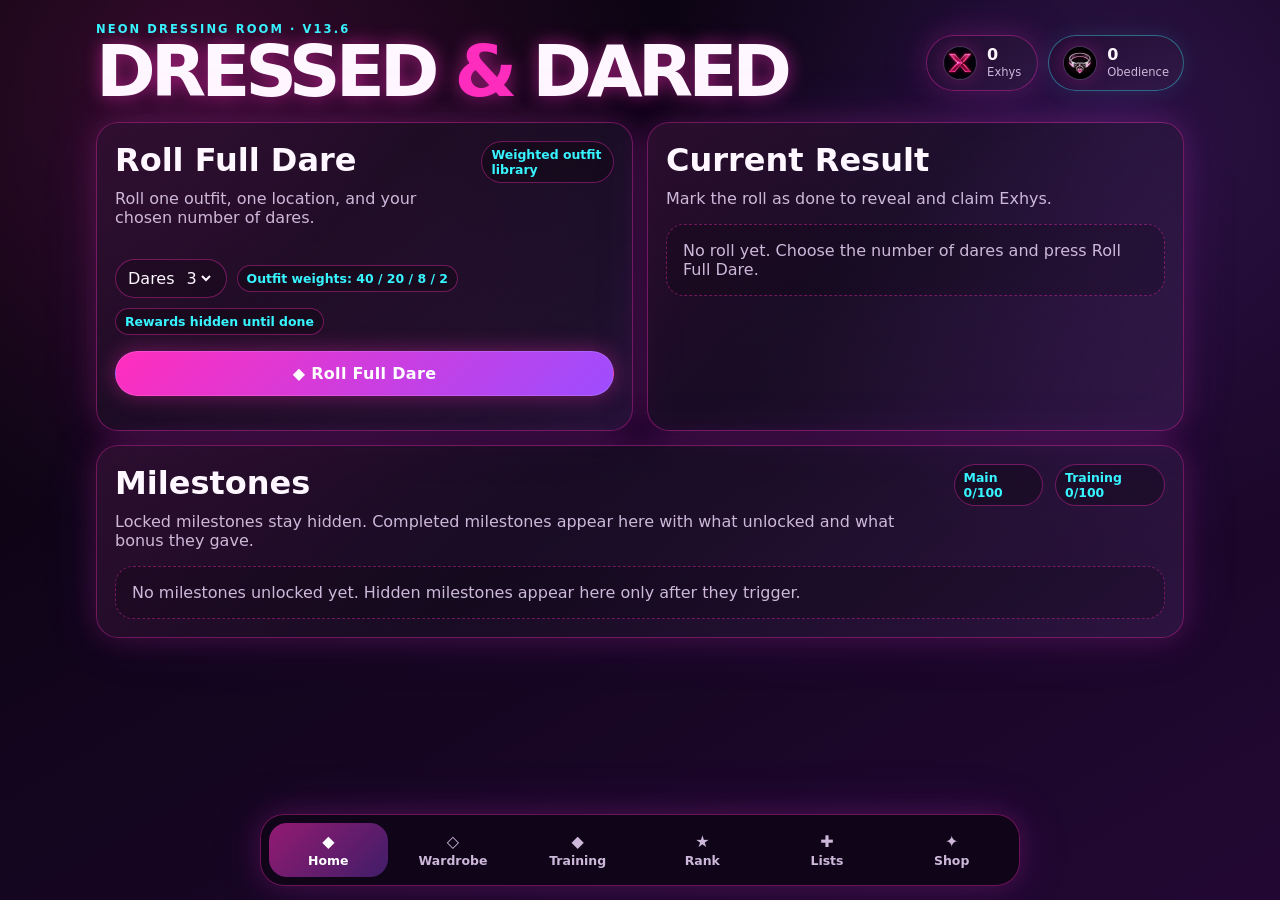
==== commit 45bebec5: "Add files via upload" ====
--- a/index.html
+++ b/index.html
@@ -6,7 +6,7 @@
   <meta name="theme-color" content="#15061f" />
   <meta name="description" content="Dressed & Dared - a neon outfit, location, and dare randomizer." />
   <title>Dressed & Dared</title>
-  <!-- v13.5 singlefile build: training input focus hotfix; upload index.html, 404.html, and .nojekyll only -->
+  <!-- v13.6 singlefile build: Pain + Grindr training categories; upload index.html, 404.html, and .nojekyll only -->
   <style>
 :root {
   --bg-0: #050309;
@@ -648,7 +648,7 @@
   <div id="app" class="app-shell">
     <header class="topbar">
       <div>
-        <p class="eyebrow">Neon Dressing Room · v13.5</p>
+        <p class="eyebrow">Neon Dressing Room · v13.6</p>
         <h1>Dressed <span>&amp;</span> Dared</h1>
       </div>
       <div class="top-wallets">
@@ -1717,7 +1717,7 @@
     'Count to 100 before leaving.'
   ];
 
-  const TRAINING_CATEGORIES = ['Chastity', 'Anal', 'Oral', 'Bondage', 'Dress Up', 'Chores', 'Exposure'];
+  const TRAINING_CATEGORIES = ['Chastity', 'Anal', 'Oral', 'Bondage', 'Dress Up', 'Chores', 'Exposure', 'Pain', 'Grindr'];
   const USER_TASK_TRAINING_CATEGORIES = ['Anal', 'Oral', 'Bondage', 'Chores', 'Exposure'];
 
   const TRAINING_UPGRADES = [
@@ -2410,7 +2410,9 @@
       bondageCompleted: 0,
       dressUpCompleted: 0,
       choresCompleted: 0,
-      exposureCompleted: 0
+      exposureCompleted: 0,
+      painCompleted: 0,
+      grindrCompleted: 0
     };
   }
 
@@ -2886,7 +2888,7 @@
       return USER_TASK_TRAINING_CATEGORIES.filter(category => (training.categories?.[category]?.tasks || []).some(task => task.enabled && task.text.trim())).length;
     }
     if (stat === 'trainingCategoriesCompleted') {
-      return ['Chastity','Anal','Oral','Bondage','Dress Up','Chores','Exposure'].filter(category => Number(stats[categoryStatKey(category)] || 0) > 0).length;
+      return TRAINING_CATEGORIES.filter(category => Number(stats[categoryStatKey(category)] || 0) > 0).length;
     }
     return Number(stats[stat] || 0);
   }
@@ -2961,7 +2963,9 @@
       Bondage: 'bondageCompleted',
       'Dress Up': 'dressUpCompleted',
       Chores: 'choresCompleted',
-      Exposure: 'exposureCompleted'
+      Exposure: 'exposureCompleted',
+      Pain: 'painCompleted',
+      Grindr: 'grindrCompleted'
     }[category] || 'tasksCompleted';
   }
 
@@ -3397,6 +3401,20 @@
     document.querySelectorAll('[data-reroll-training]').forEach(btn => btn.addEventListener('click', () => rerollTrainingOffer(btn.dataset.rerollTraining)));
     document.querySelectorAll('[data-accept-training]').forEach(btn => btn.addEventListener('click', () => acceptTrainingOffer(btn.dataset.acceptTraining)));
     document.querySelectorAll('[data-complete-training]').forEach(btn => btn.addEventListener('click', () => completeTrainingTask(btn.dataset.completeTraining)));
+    document.querySelectorAll('[data-pain-add]').forEach(btn => btn.addEventListener('click', () => updatePainDone(Number(btn.dataset.painAdd || 0))));
+    document.querySelectorAll('[data-pain-set-done]').forEach(btn => btn.addEventListener('click', () => {
+      const input = document.querySelector('[data-pain-done-input]');
+      setPainDone(Number(input?.value || 0));
+    }));
+    document.querySelectorAll('[data-pain-done-input]').forEach(input => {
+      input.addEventListener('change', () => setPainDone(Number(input.value || 0)));
+      input.addEventListener('keydown', event => {
+        if (event.key === 'Enter') {
+          event.preventDefault();
+          setPainDone(Number(input.value || 0));
+        }
+      });
+    });
     document.querySelectorAll('[data-cancel-training]').forEach(btn => btn.addEventListener('click', () => cancelTrainingTask(btn.dataset.cancelTraining)));
     document.querySelectorAll('[data-chastity-locked]').forEach(btn => btn.addEventListener('click', () => startChastityTimer()));
     document.querySelectorAll('[data-chastity-unlock]').forEach(btn => btn.addEventListener('click', () => askChastityUnlock()));
@@ -3443,7 +3461,11 @@
       ? '<p class="muted small">Unique timer system. Rolls a duration from 1h to 12h and pays only after “May I unlock now?” says yes.</p>'
       : category === 'Dress Up'
         ? '<p class="muted small">Rolls from your unlocked Wardrobe outfit collection instead of a separate task list.</p>'
-        : '<p class="muted small">Add equal tasks below. The offer gamble rolls the reward, not task difficulty.</p>';
+        : category === 'Pain'
+          ? '<p class="muted small">Special counter category. Rolls Spanks or CBT with a fixed target from 1 to 500, weighted toward lower amounts.</p>'
+          : category === 'Grindr'
+            ? '<p class="muted small">Special quick-complete category. Rolls an age range weighted toward 25 and an action, with boosted Obedience rewards.</p>'
+            : '<p class="muted small">Add equal tasks below. The offer gamble rolls the reward, not task difficulty.</p>';
     return `
       <section class="card compact training-category">
         <div class="card-title-row">
@@ -3489,6 +3511,7 @@
 
   function renderActiveTrainingTask(category, active) {
     if (category === 'Chastity') return renderActiveChastity(active);
+    if (category === 'Pain') return renderActivePain(active);
     return `
       <div class="active-task-box">
         <h3>Active Task</h3>
@@ -3499,6 +3522,37 @@
           <button class="btn primary small" data-complete-training="${esc(category)}">Complete Task</button>
           <button class="btn ghost small" data-cancel-training="${esc(category)}">Cancel</button>
         </div>
+      </div>
+    `;
+  }
+
+  function renderActivePain(active) {
+    const target = Math.max(1, Number(active.target || active.amount || 1));
+    const done = Math.max(0, Math.min(target, Number(active.done || 0)));
+    const remaining = Math.max(0, target - done);
+    const pct = Math.min(100, Math.round((done / Math.max(1, target)) * 100));
+    return `
+      <div class="active-task-box">
+        <h3>Active Pain Counter</h3>
+        <p class="training-task-display">${esc(active.kind || 'Pain')} × ${formatNum(target)}</p>
+        <div class="training-summary">
+          <div class="training-stat"><strong>${formatNum(done)}</strong><span class="muted small">Done</span></div>
+          <div class="training-stat"><strong>${formatNum(remaining)}</strong><span class="muted small">Remaining</span></div>
+          <div class="training-stat"><strong>${formatNum(target)}</strong><span class="muted small">Target</span></div>
+        </div>
+        <div class="rank-progress" style="margin-top:10px"><span style="width:${pct}%"></span></div>
+        <p class="price obedience-price">${currencyIcon('obedience')}Reward on completion: ${formatNum(active.reward)} Obedience</p>
+        <div class="roll-controls">
+          <button class="btn small" data-pain-add="1">+1 done</button>
+          <button class="btn small" data-pain-add="5">+5 done</button>
+          <button class="btn small" data-pain-add="10">+10 done</button>
+        </div>
+        <div class="training-add-row" style="margin-top:10px">
+          <input type="number" min="0" max="${target}" value="${done}" data-pain-done-input="1" placeholder="Set done amount">
+          <button class="btn primary small" data-pain-set-done="1">Update</button>
+        </div>
+        <p class="small muted">When done reaches the fixed target, the reward is paid automatically.</p>
+        <div class="roll-controls"><button class="btn ghost small" data-cancel-training="Pain">Cancel</button></div>
       </div>
     `;
   }
@@ -3626,6 +3680,8 @@
     const base = { id: uid(), category, rerollsUsed: 0, maxRerolls: trainingRerollLimitForNewOffer(), createdAt: new Date().toISOString() };
     if (category === 'Chastity') return { ...base, ...createChastityOffer() };
     if (category === 'Dress Up') return { ...base, ...createDressUpTrainingOffer() };
+    if (category === 'Pain') return { ...base, ...createPainTrainingOffer() };
+    if (category === 'Grindr') return { ...base, ...createGrindrTrainingOffer() };
     const tasks = enabled(state.training.categories[category]?.tasks || []);
     if (!tasks.length) { toast(`Add at least one enabled ${category} task first.`); return null; }
     const task = choice(tasks);
@@ -3646,6 +3702,58 @@
     };
   }
 
+  function createPainTrainingOffer() {
+    const kind = Math.random() < 0.5 ? 'Spanks' : 'CBT';
+    const target = rollPainAmount();
+    const amountBonus = Math.ceil(target * 4);
+    const baseReward = Math.min(5000, rollTrainingBaseReward() + amountBonus);
+    return {
+      taskText: `${kind} × ${target}`,
+      kind,
+      target,
+      done: 0,
+      baseReward,
+      reward: applyTrainingMultiplier(baseReward)
+    };
+  }
+
+  function rollPainAmount() {
+    return 1 + Math.floor(499 * Math.pow(Math.random(), 6.25));
+  }
+
+  function createGrindrTrainingOffer() {
+    const range = rollGrindrAgeRange();
+    const action = rollGrindrAction();
+    const baseReward = Math.max(1, Math.ceil(rollTrainingBaseReward() * 2.25));
+    return {
+      taskText: `${range.label} — ${action}`,
+      ageStart: range.start,
+      ageEnd: range.end,
+      action,
+      baseReward,
+      reward: applyTrainingMultiplier(baseReward)
+    };
+  }
+
+  function rollGrindrAgeRange() {
+    const choices = [];
+    for (let start = 18; start <= 56; start += 1) {
+      const end = start + 4;
+      const midpoint = start + 2;
+      const distance = Math.abs(midpoint - 25);
+      const weight = Math.exp(-distance / 8);
+      choices.push({ start, end, label: `${start}–${end}`, weight });
+    }
+    return weightedChoice(choices, item => item.weight);
+  }
+
+  function rollGrindrAction() {
+    const r = Math.random();
+    if (r < 0.40) return 'Anal';
+    if (r < 0.80) return 'Oral';
+    return 'Free';
+  }
+
   function createChastityOffer() {
     const durationMinutes = 60 + Math.floor(Math.random() * (720 - 60 + 1));
     const cap = chastityRewardCap(durationMinutes);
@@ -3672,6 +3780,7 @@
     if (!offer) return;
     data.offer = null;
     data.active = { ...offer, acceptedAt: new Date().toISOString(), status: category === 'Chastity' ? 'accepted' : 'active' };
+    if (category === 'Pain') data.active.done = Number(data.active.done || 0);
     state.training.stats.offersAccepted += 1;
     if (autoAccepted) state.training.stats.autoAcceptedOffers += 1;
     const milestoneMessages = checkTrainingMilestones();
@@ -3683,6 +3792,11 @@
     const data = state.training.categories[category];
     const active = data.active;
     if (!active || category === 'Chastity') return;
+    if (category === 'Pain') {
+      if (Number(active.done || 0) >= Number(active.target || active.amount || 1)) payTrainingReward(category, active);
+      else toast('Pain counter is not complete yet.');
+      return;
+    }
     payTrainingReward(category, active);
   }
 
@@ -3782,6 +3896,34 @@
     if (h > 0) return `${h}h ${String(m).padStart(2, '0')}m`;
     if (m > 0) return `${m}m ${String(s).padStart(2, '0')}s`;
     return `${s}s`;
+  }
+
+  function updatePainDone(delta) {
+    const active = state.training?.categories?.Pain?.active;
+    if (!active) return;
+    const target = Math.max(1, Number(active.target || active.amount || 1));
+    const next = Math.max(0, Math.min(target, Number(active.done || 0) + Number(delta || 0)));
+    active.done = next;
+    if (next >= target) {
+      payTrainingReward('Pain', active);
+      return;
+    }
+    saveState();
+    render();
+  }
+
+  function setPainDone(value) {
+    const active = state.training?.categories?.Pain?.active;
+    if (!active) return;
+    const target = Math.max(1, Number(active.target || active.amount || 1));
+    const next = Math.max(0, Math.min(target, Math.floor(Number(value || 0))));
+    active.done = next;
+    if (next >= target) {
+      payTrainingReward('Pain', active);
+      return;
+    }
+    saveState();
+    render();
   }
 
   function addTrainingTask(category) {
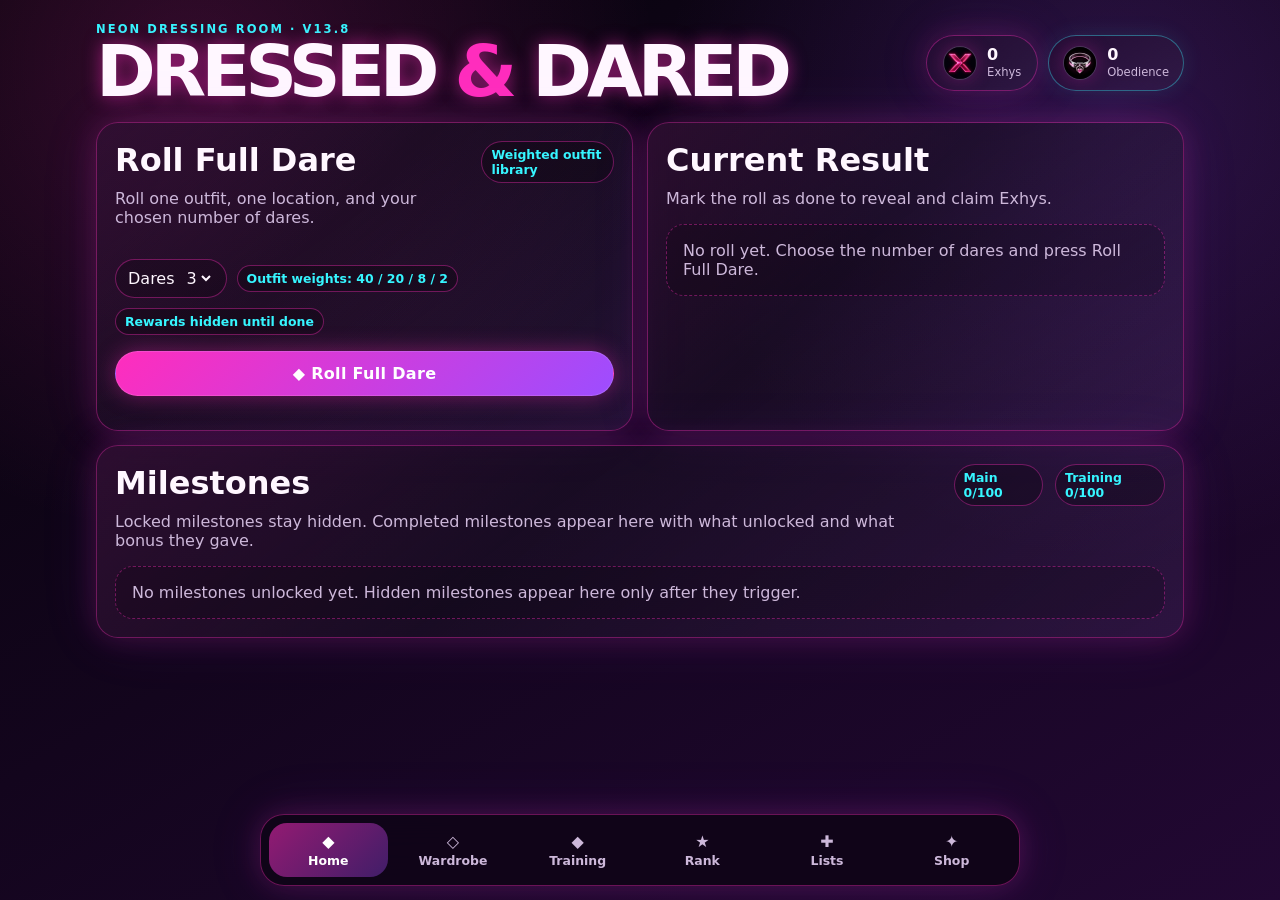
==== commit 2f33789b: "Add files via upload" ====
--- a/index.html
+++ b/index.html
@@ -6,7 +6,7 @@
   <meta name="theme-color" content="#15061f" />
   <meta name="description" content="Dressed & Dared - a neon outfit, location, and dare randomizer." />
   <title>Dressed & Dared</title>
-  <!-- v13.6 singlefile build: Pain + Grindr training categories; upload index.html, 404.html, and .nojekyll only -->
+  <!-- v13.8 singlefile build: Pain roll centered around 70; upload index.html, 404.html, and .nojekyll only -->
   <style>
 :root {
   --bg-0: #050309;
@@ -648,7 +648,7 @@
   <div id="app" class="app-shell">
     <header class="topbar">
       <div>
-        <p class="eyebrow">Neon Dressing Room · v13.6</p>
+        <p class="eyebrow">Neon Dressing Room · v13.8</p>
         <h1>Dressed <span>&amp;</span> Dared</h1>
       </div>
       <div class="top-wallets">
@@ -3718,7 +3718,25 @@
   }
 
   function rollPainAmount() {
-    return 1 + Math.floor(499 * Math.pow(Math.random(), 6.25));
+    // Weighted around 70, not merely averaging 70.
+    // The peak is around 70, low single-digits are rare,
+    // and the right-side tail keeps larger 1-500 rolls possible.
+    const weights = [];
+    let total = 0;
+    for (let n = 1; n <= 500; n++) {
+      const peak = Math.exp(-0.5 * Math.pow((n - 70) / 28, 2));
+      const tail = n > 70 ? 0.015 * Math.exp(-(n - 70) / 130) : 0;
+      const weight = peak + tail;
+      weights.push(weight);
+      total += weight;
+    }
+
+    let roll = Math.random() * total;
+    for (let i = 0; i < weights.length; i++) {
+      roll -= weights[i];
+      if (roll <= 0) return i + 1;
+    }
+    return 70;
   }
 
   function createGrindrTrainingOffer() {
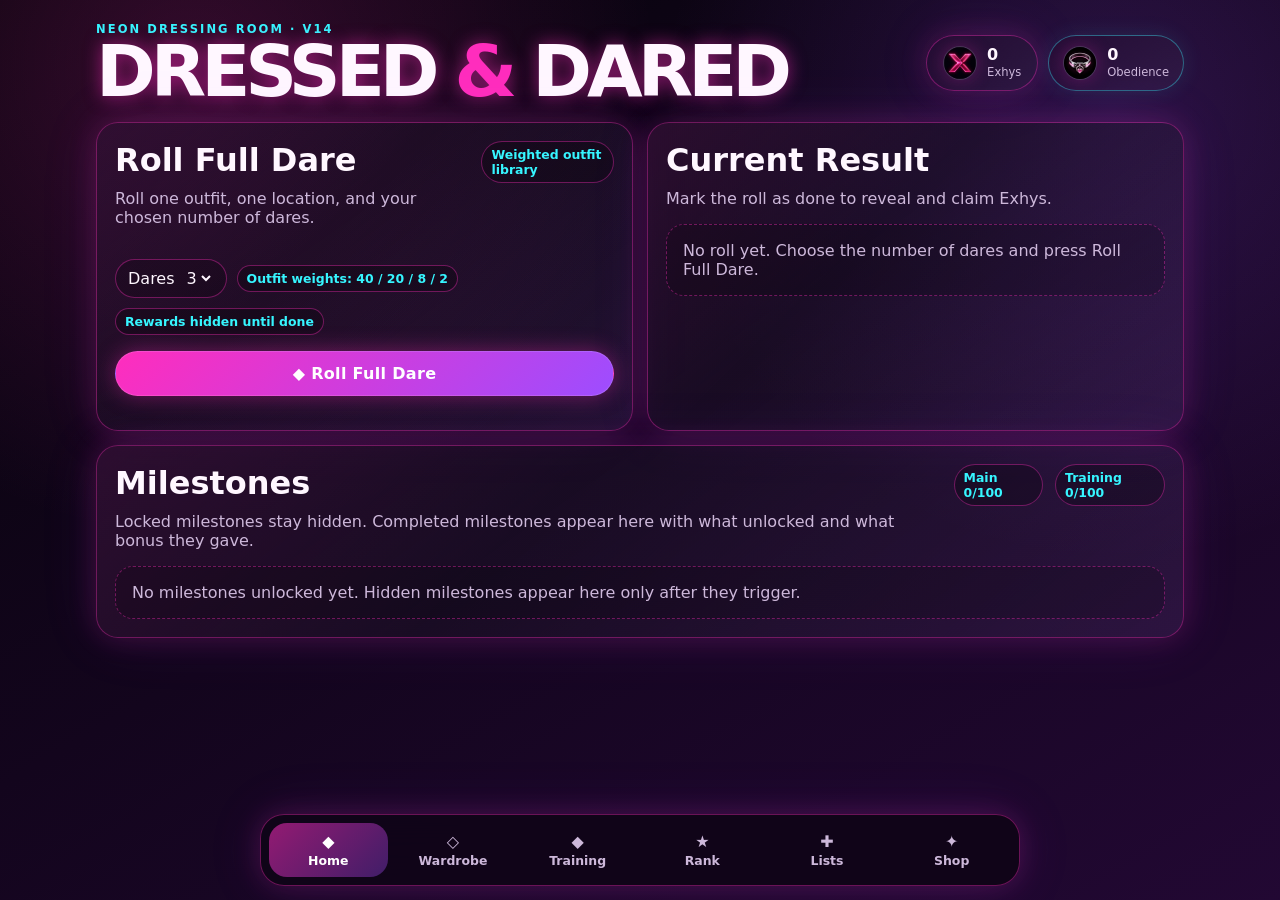
==== commit 321502e2: "Add files via upload" ====
--- a/index.html
+++ b/index.html
@@ -6,7 +6,7 @@
   <meta name="theme-color" content="#15061f" />
   <meta name="description" content="Dressed & Dared - a neon outfit, location, and dare randomizer." />
   <title>Dressed & Dared</title>
-  <!-- v13.8 singlefile build: Pain roll centered around 70; upload index.html, 404.html, and .nojekyll only -->
+  <!-- v14 singlefile build: Hygiene + Category Mastery + Daily Contracts; upload index.html, 404.html, and .nojekyll only -->
   <style>
 :root {
   --bg-0: #050309;
@@ -642,13 +642,25 @@
 
 @media (max-width: 720px) { .training-summary, .upgrade-grid { grid-template-columns: 1fr; } .top-wallets { width:100%; justify-content:space-between; } .top-wallets .wallet { flex:1; min-width: 0; } }
 
+
+/* v14 mastery + daily contracts */
+.contract-grid, .mastery-grid { display:grid; grid-template-columns: repeat(3, minmax(0, 1fr)); gap:12px; margin-top:12px; }
+.contract-card, .mastery-card { border:1px solid var(--border); border-radius:18px; padding:12px; background:rgba(0,0,0,0.18); display:grid; gap:8px; }
+.contract-card.ready { border-color:rgba(121,255,205,0.45); box-shadow:0 0 18px rgba(121,255,205,0.10); }
+.contract-card.claimed { opacity:0.68; border-color:rgba(255,255,255,0.14); }
+.contract-title-row, .mastery-title-row { display:flex; justify-content:space-between; gap:8px; align-items:flex-start; }
+.contract-reward-list, .mastery-bonus-row { display:flex; gap:6px; flex-wrap:wrap; }
+.mastery-card.mastered { border-color:rgba(255,216,90,0.48); box-shadow:0 0 18px rgba(255,216,90,0.12); }
+.mastery-card .rank-progress, .contract-card .rank-progress { height:12px; }
+@media (max-width: 920px) { .contract-grid, .mastery-grid { grid-template-columns:1fr; } }
+
   </style>
 </head>
 <body class="theme-neon">
   <div id="app" class="app-shell">
     <header class="topbar">
       <div>
-        <p class="eyebrow">Neon Dressing Room · v13.8</p>
+        <p class="eyebrow">Neon Dressing Room · v14</p>
         <h1>Dressed <span>&amp;</span> Dared</h1>
       </div>
       <div class="top-wallets">
@@ -1717,8 +1729,8 @@
     'Count to 100 before leaving.'
   ];
 
-  const TRAINING_CATEGORIES = ['Chastity', 'Anal', 'Oral', 'Bondage', 'Dress Up', 'Chores', 'Exposure', 'Pain', 'Grindr'];
-  const USER_TASK_TRAINING_CATEGORIES = ['Anal', 'Oral', 'Bondage', 'Chores', 'Exposure'];
+  const TRAINING_CATEGORIES = ['Chastity', 'Anal', 'Oral', 'Bondage', 'Dress Up', 'Chores', 'Hygiene', 'Exposure', 'Pain', 'Grindr'];
+  const USER_TASK_TRAINING_CATEGORIES = ['Anal', 'Oral', 'Bondage', 'Chores', 'Hygiene', 'Exposure'];
 
   const TRAINING_UPGRADES = [
     { id: 'extraRerolls', name: 'Extra Rerolls', baseCost: 2000, description: '+1 free reroll per level. Applies to each category on the next fresh offer cycle.' },
@@ -1728,6 +1740,9 @@
   ];
 
   const TRAINING_MILESTONE_REWARDS = { small: 250, medium: 750, big: 1500, major: 3000 };
+  const MAX_MASTERY_LEVEL = 25;
+  const CONTRACT_DIFFICULTIES = ['easy', 'medium', 'hard'];
+
 
   const MAIN_MILESTONE_OUTFIT_REWARDS = {
     m002: 'outfit-007', m006: 'outfit-008', m011: 'outfit-009', m017: 'outfit-010', m024: 'outfit-019',
@@ -2318,7 +2333,7 @@
       wardrobe[cat] = defaultColorsFor(cat);
     });
     return {
-      version: 12,
+      version: 14,
       exhys: 0,
       obedience: 0,
       totalPurchases: 0,
@@ -2378,9 +2393,37 @@
     return {
       categories,
       upgrades: { extraRerolls: 0, obedienceMultiplier: 0, betterOffers: 0, trainingLuck: 0 },
+      mastery: createDefaultMasteryState(),
+      contracts: createDefaultContractState(),
+      daily: createDefaultDailyTrainingProgress(),
       milestonesUnlocked: [],
       milestoneLog: [],
       stats: createDefaultTrainingStats()
+    };
+  }
+
+  function createDefaultMasteryState() {
+    const mastery = {};
+    TRAINING_CATEGORIES.forEach(category => {
+      mastery[category] = { level: 0, xp: 0, totalXp: 0, mastered: false };
+    });
+    return mastery;
+  }
+
+  function createDefaultContractState() {
+    return { date: '', items: [] };
+  }
+
+  function createDefaultDailyTrainingProgress() {
+    return {
+      date: todayKey(),
+      trainingTasks: 0,
+      trainingByCategory: {},
+      mainRolls: 0,
+      mainDares: 0,
+      maxDaresInRoll: 0,
+      obedienceEarned: 0,
+      sissyXpEarned: 0
     };
   }
 
@@ -2410,9 +2453,12 @@
       bondageCompleted: 0,
       dressUpCompleted: 0,
       choresCompleted: 0,
+      hygieneCompleted: 0,
       exposureCompleted: 0,
       painCompleted: 0,
-      grindrCompleted: 0
+      grindrCompleted: 0,
+      masteryLevelsGained: 0,
+      contractsClaimed: 0
     };
   }
 
@@ -2507,12 +2553,55 @@
     TRAINING_UPGRADES.forEach(upgrade => {
       merged.upgrades[upgrade.id] = Math.max(0, Number(merged.upgrades[upgrade.id] || 0));
     });
+    merged.mastery = migrateMasteryState(merged.mastery);
+    merged.contracts = migrateContractState(merged.contracts);
+    merged.daily = migrateDailyTrainingProgress(merged.daily);
     merged.milestonesUnlocked = Array.isArray(merged.milestonesUnlocked) ? merged.milestonesUnlocked : [];
     merged.milestoneLog = Array.isArray(merged.milestoneLog) ? merged.milestoneLog : [];
     merged.stats = { ...createDefaultTrainingStats(), ...(merged.stats || {}) };
     if (!Object.prototype.hasOwnProperty.call(merged.stats, 'taskObedienceEarned')) merged.stats.taskObedienceEarned = 0;
     return merged;
   }
+
+
+  function migrateMasteryState(mastery) {
+    const fresh = createDefaultMasteryState();
+    const merged = { ...fresh, ...(mastery || {}) };
+    TRAINING_CATEGORIES.forEach(category => {
+      const current = merged[category] || {};
+      const level = Math.min(MAX_MASTERY_LEVEL, Math.max(0, Number(current.level || 0)));
+      merged[category] = {
+        level,
+        xp: level >= MAX_MASTERY_LEVEL ? 0 : Math.max(0, Number(current.xp || 0)),
+        totalXp: Math.max(0, Number(current.totalXp || 0)),
+        mastered: level >= MAX_MASTERY_LEVEL || Boolean(current.mastered)
+      };
+    });
+    return merged;
+  }
+
+  function migrateContractState(contracts) {
+    const fresh = createDefaultContractState();
+    const merged = { ...fresh, ...(contracts || {}) };
+    merged.date = String(merged.date || '');
+    merged.items = Array.isArray(merged.items) ? merged.items : [];
+    return merged;
+  }
+
+  function migrateDailyTrainingProgress(daily) {
+    const fresh = createDefaultDailyTrainingProgress();
+    const merged = { ...fresh, ...(daily || {}) };
+    merged.date = String(merged.date || todayKey());
+    merged.trainingTasks = Number(merged.trainingTasks || 0);
+    merged.trainingByCategory = merged.trainingByCategory && typeof merged.trainingByCategory === 'object' ? merged.trainingByCategory : {};
+    merged.mainRolls = Number(merged.mainRolls || 0);
+    merged.mainDares = Number(merged.mainDares || 0);
+    merged.maxDaresInRoll = Number(merged.maxDaresInRoll || 0);
+    merged.obedienceEarned = Number(merged.obedienceEarned || 0);
+    merged.sissyXpEarned = Number(merged.sissyXpEarned || 0);
+    return merged;
+  }
+
 
   function saveState() {
     localStorage.setItem(STORAGE_KEY, JSON.stringify(state));
@@ -2963,6 +3052,7 @@
       Bondage: 'bondageCompleted',
       'Dress Up': 'dressUpCompleted',
       Chores: 'choresCompleted',
+      Hygiene: 'hygieneCompleted',
       Exposure: 'exposureCompleted',
       Pain: 'painCompleted',
       Grindr: 'grindrCompleted'
@@ -3261,6 +3351,7 @@
     if (roll.outfit.source === 'random' && roll.outfit.matching) state.stats.matchingOutfitCompletions += 1;
     if (roll.outfit.source === 'random' && !roll.outfit.matching) state.stats.mixedOutfitCompletions += 1;
 
+    recordDailyMainRoll(roll);
     const rankMessages = addRankXp(15 * roll.dares.length, 'Main roll completed');
     const milestoneMessages = checkHiddenMilestones();
     render();
@@ -3355,8 +3446,261 @@
     `;
   }
 
+
+  function todayKey() {
+    const now = new Date();
+    const y = now.getFullYear();
+    const m = String(now.getMonth() + 1).padStart(2, '0');
+    const d = String(now.getDate()).padStart(2, '0');
+    return `${y}-${m}-${d}`;
+  }
+
+  function ensureDailyTrainingProgress() {
+    state.training.daily = migrateDailyTrainingProgress(state.training.daily);
+    const today = todayKey();
+    if (state.training.daily.date !== today) state.training.daily = createDefaultDailyTrainingProgress();
+    return state.training.daily;
+  }
+
+  function ensureDailyContracts() {
+    ensureDailyTrainingProgress();
+    state.training.contracts = migrateContractState(state.training.contracts);
+    const today = todayKey();
+    if (state.training.contracts.date !== today || !Array.isArray(state.training.contracts.items) || state.training.contracts.items.length !== 3) {
+      state.training.contracts = { date: today, items: generateDailyContracts() };
+    }
+    return state.training.contracts;
+  }
+
+  function masteryXpToNext(level) {
+    if (Number(level || 0) >= MAX_MASTERY_LEVEL) return 0;
+    return Math.ceil(60 * Math.pow(1.15, Number(level || 0)));
+  }
+
+  function categoryMastery(category) {
+    state.training.mastery = migrateMasteryState(state.training.mastery);
+    return state.training.mastery[category] || { level: 0, xp: 0, totalXp: 0, mastered: false };
+  }
+
+  function categoryMasteryMultiplier(category) {
+    return 1 + (Number(categoryMastery(category).level || 0) * 0.01);
+  }
+
+  function categoryMasteryExtraRerolls(category) {
+    const level = Number(categoryMastery(category).level || 0);
+    return (level >= 5 ? 1 : 0) + (level >= 20 ? 1 : 0);
+  }
+
+  function categoryRankXpMultiplier(category) {
+    return Number(categoryMastery(category).level || 0) >= 10 ? 1.05 : 1;
+  }
+
+  function masteryXpForCompletion(category, active) {
+    if (category === 'Chastity') return 20 + (Math.floor(Number(active.durationMinutes || 0) / 60) * 2);
+    if (category === 'Pain') return 15 + Math.floor(Number(active.target || active.amount || 0) / 10);
+    if (category === 'Grindr') return 40;
+    return 25;
+  }
+
+  function level25MasteryExhysBonus(category) {
+    if (category === 'Grindr') return 200;
+    if (category === 'Chastity' || category === 'Pain') return 150;
+    return 100;
+  }
+
+  function addCategoryMasteryXp(category, amount, source = '') {
+    amount = Math.max(0, Number(amount || 0));
+    if (!amount || !TRAINING_CATEGORIES.includes(category)) return [];
+    const mastery = categoryMastery(category);
+    if (mastery.level >= MAX_MASTERY_LEVEL) return [];
+    const messages = [`+${formatNum(amount)} ${category} Mastery XP${source ? ` — ${source}` : ''}.`];
+    mastery.xp += amount;
+    mastery.totalXp = Number(mastery.totalXp || 0) + amount;
+    while (mastery.level < MAX_MASTERY_LEVEL) {
+      const needed = masteryXpToNext(mastery.level);
+      if (mastery.xp < needed) break;
+      mastery.xp -= needed;
+      mastery.level += 1;
+      state.training.stats.masteryLevelsGained = Number(state.training.stats.masteryLevelsGained || 0) + 1;
+      messages.push(`${category} Mastery Up: Level ${mastery.level}.`);
+      if (mastery.level === 5) messages.push(`${category} Mastery bonus unlocked: +1 category reroll.`);
+      if (mastery.level === 10) messages.push(`${category} Mastery bonus unlocked: +5% Sissy XP from this category.`);
+      if (mastery.level === 15) messages.push(`Mastery reward: ${applyRandomShopDiscount(0.10)}`);
+      if (mastery.level === 20) messages.push(`${category} Mastery bonus unlocked: another +1 category reroll.`);
+      if (mastery.level === 25) {
+        mastery.mastered = true;
+        mastery.xp = 0;
+        const bonus = level25MasteryExhysBonus(category);
+        state.exhys = Math.round((Number(state.exhys || 0) + bonus) * 10) / 10;
+        messages.push(`${category} mastered: +${formatNum(bonus)} Exhys.`);
+        messages.push(`Mastery reward: ${applyRandomShopDiscount(0.15)}`);
+        break;
+      }
+    }
+    return messages;
+  }
+
+  function possibleUserTaskCategories() {
+    return USER_TASK_TRAINING_CATEGORIES.filter(category => enabled(state.training.categories?.[category]?.tasks || []).length > 0);
+  }
+
+  function possibleTrainingCategories() {
+    return ['Chastity', 'Dress Up', 'Pain', 'Grindr', ...possibleUserTaskCategories()];
+  }
+
+  function randomInt(min, max) {
+    return Math.floor(min + (Math.random() * ((max - min) + 1)));
+  }
+
+  function contractReward(difficulty, category = null) {
+    if (difficulty === 'easy') {
+      const reward = Math.random() < 0.5 ? { exhys: randomInt(5, 15) } : { obedience: randomInt(100, 300) };
+      if (category && Math.random() < 0.55) { reward.masteryXp = randomInt(10, 25); reward.masteryCategory = category; }
+      return reward;
+    }
+    if (difficulty === 'medium') {
+      const reward = Math.random() < 0.5 ? { exhys: randomInt(30, 75) } : { obedience: randomInt(600, 1200) };
+      reward.masteryXp = randomInt(40, 80);
+      if (category) reward.masteryCategory = category;
+      if (Math.random() < 0.25) reward.discountPercent = 0.03;
+      return reward;
+    }
+    const reward = Math.random() < 0.55 ? { exhys: randomInt(100, 180) } : { obedience: randomInt(1800, 3000) };
+    reward.masteryXp = randomInt(100, 180);
+    if (category) reward.masteryCategory = category;
+    if (Math.random() < 0.35) reward.discountPercent = 0.05;
+    return reward;
+  }
+
+  function makeContract(difficulty, objective) {
+    return { id: uid(), difficulty, claimed: false, objective, reward: contractReward(difficulty, objective.category || null) };
+  }
+
+  function generateDailyContracts() {
+    const userCats = possibleUserTaskCategories();
+    const allCats = possibleTrainingCategories();
+    const mainRollPossible = enabled(state.locations).length > 0 && enabled(state.dares).length > 0;
+    const easy = [
+      { type: 'trainingTasks', target: 1, label: 'Complete 1 Training task' },
+      { type: 'obedienceEarned', target: 250, label: 'Earn 250 Obedience from Training today' }
+    ];
+    if (mainRollPossible) easy.push({ type: 'mainDares', target: 1, label: 'Complete 1 Main Roll dare' });
+    userCats.forEach(category => easy.push({ type: 'categoryTask', category, target: 1, label: `Complete 1 ${category} task` }));
+
+    const medium = [
+      { type: 'trainingTasks', target: 3, label: 'Complete 3 Training tasks' },
+      { type: 'categoriesCompleted', target: 2, label: 'Complete tasks in 2 different Training categories' },
+      { type: 'categoryTask', category: 'Pain', target: 1, label: 'Complete 1 Pain task' },
+      { type: 'categoryTask', category: 'Grindr', target: 1, label: 'Complete 1 Grindr task' },
+      { type: 'obedienceEarned', target: 1500, label: 'Earn 1,500 Obedience from Training today' }
+    ];
+    if (mainRollPossible) medium.push({ type: 'mainRollMinDares', target: 1, minDares: 2, label: 'Complete 1 Main Roll with at least 2 dares' });
+    allCats.forEach(category => medium.push({ type: 'categoryTask', category, target: 2, label: `Complete 2 ${category} tasks` }));
+
+    const hard = [
+      { type: 'trainingTasks', target: 6, label: 'Complete 6 Training tasks' },
+      { type: 'categoriesCompleted', target: 4, label: 'Complete tasks in 4 different Training categories' },
+      { type: 'painAndGrindr', target: 2, label: 'Complete Pain and Grindr on the same day' },
+      { type: 'obedienceEarned', target: 3500, label: 'Earn 3,500 Obedience from Training today' }
+    ];
+    if (mainRollPossible) {
+      hard.push({ type: 'mainRolls', target: 2, label: 'Complete 2 Main Rolls' });
+      hard.push({ type: 'mainRollMinDares', target: 1, minDares: 4, label: 'Complete 1 Main Roll with at least 4 dares' });
+    }
+    allCats.forEach(category => hard.push({ type: 'categoryTask', category, target: 3, label: `Complete 3 ${category} tasks` }));
+
+    return [
+      makeContract('easy', choice(easy)),
+      makeContract('medium', choice(medium)),
+      makeContract('hard', choice(hard))
+    ];
+  }
+
+  function contractProgress(contract) {
+    const daily = ensureDailyTrainingProgress();
+    const byCategory = daily.trainingByCategory || {};
+    const objective = contract.objective || {};
+    if (objective.type === 'trainingTasks') return Math.min(objective.target, daily.trainingTasks || 0);
+    if (objective.type === 'categoryTask') return Math.min(objective.target, Number(byCategory[objective.category] || 0));
+    if (objective.type === 'categoriesCompleted') return Math.min(objective.target, Object.values(byCategory).filter(v => Number(v || 0) > 0).length);
+    if (objective.type === 'mainDares') return Math.min(objective.target, daily.mainDares || 0);
+    if (objective.type === 'mainRolls') return Math.min(objective.target, daily.mainRolls || 0);
+    if (objective.type === 'mainRollMinDares') return (Number(daily.maxDaresInRoll || 0) >= Number(objective.minDares || 1)) ? 1 : 0;
+    if (objective.type === 'obedienceEarned') return Math.min(objective.target, Number(daily.obedienceEarned || 0));
+    if (objective.type === 'painAndGrindr') return Math.min(2, (Number(byCategory.Pain || 0) > 0 ? 1 : 0) + (Number(byCategory.Grindr || 0) > 0 ? 1 : 0));
+    return 0;
+  }
+
+  function contractTarget(contract) {
+    return Number(contract.objective?.target || 1);
+  }
+
+  function contractReady(contract) {
+    return contractProgress(contract) >= contractTarget(contract);
+  }
+
+  function recordDailyTrainingCompletion(category, obedienceEarned) {
+    const daily = ensureDailyTrainingProgress();
+    daily.trainingTasks = Number(daily.trainingTasks || 0) + 1;
+    daily.trainingByCategory = daily.trainingByCategory || {};
+    daily.trainingByCategory[category] = Number(daily.trainingByCategory[category] || 0) + 1;
+    daily.obedienceEarned = Math.round((Number(daily.obedienceEarned || 0) + Number(obedienceEarned || 0)) * 10) / 10;
+  }
+
+  function recordDailyMainRoll(roll) {
+    const daily = ensureDailyTrainingProgress();
+    daily.mainRolls = Number(daily.mainRolls || 0) + 1;
+    daily.mainDares = Number(daily.mainDares || 0) + Number(roll?.dares?.length || 0);
+    daily.maxDaresInRoll = Math.max(Number(daily.maxDaresInRoll || 0), Number(roll?.dares?.length || 0));
+  }
+
+  function recordDailySissyXp(amount) {
+    const daily = ensureDailyTrainingProgress();
+    daily.sissyXpEarned = Math.round((Number(daily.sissyXpEarned || 0) + Number(amount || 0)) * 10) / 10;
+  }
+
+  function claimDailyContract(id) {
+    const contracts = ensureDailyContracts();
+    const contract = contracts.items.find(item => item.id === id);
+    if (!contract || contract.claimed) return;
+    if (!contractReady(contract)) { toast('Contract is not complete yet.'); return; }
+    contract.claimed = true;
+    const reward = contract.reward || {};
+    const messages = [`${capitalize(contract.difficulty)} contract claimed.`];
+    if (reward.exhys) {
+      state.exhys = Math.round((Number(state.exhys || 0) + Number(reward.exhys || 0)) * 10) / 10;
+      messages.push(`+${formatNum(reward.exhys)} Exhys.`);
+    }
+    if (reward.obedience) {
+      state.obedience = Math.round((Number(state.obedience || 0) + Number(reward.obedience || 0)) * 10) / 10;
+      state.training.stats.totalObedienceEarned = Math.round((Number(state.training.stats.totalObedienceEarned || 0) + Number(reward.obedience || 0)) * 10) / 10;
+      messages.push(`+${formatNum(reward.obedience)} Obedience.`);
+    }
+    if (reward.masteryXp) {
+      let categories = [];
+      if (reward.masteryCategory) categories = [reward.masteryCategory];
+      else categories = Object.entries(ensureDailyTrainingProgress().trainingByCategory || {}).filter(([, count]) => Number(count || 0) > 0).map(([category]) => category);
+      if (categories.length) {
+        const each = Math.max(1, Math.floor(Number(reward.masteryXp || 0) / categories.length));
+        categories.forEach(category => messages.push(...addCategoryMasteryXp(category, each, 'Daily contract')));
+      }
+    }
+    if (reward.discountPercent) messages.push(`Contract reward: ${applyRandomShopDiscount(Number(reward.discountPercent || 0))}`);
+    state.training.stats.contractsClaimed = Number(state.training.stats.contractsClaimed || 0) + 1;
+    const milestoneMessages = checkTrainingMilestones();
+    render();
+    queueToasts([...messages, ...milestoneMessages]);
+  }
+
+  function capitalize(text) {
+    text = String(text || '');
+    return text.charAt(0).toUpperCase() + text.slice(1);
+  }
+
   function renderTraining() {
     syncTrainingTimers();
+    ensureDailyTrainingProgress();
+    ensureDailyContracts();
     const training = state.training || createDefaultTrainingState();
     const fullConvert = Math.floor(Number(state.obedience || 0) / 100);
     views.training.innerHTML = `
@@ -3379,6 +3723,9 @@
         </div>
       </section>
 
+      ${renderDailyContracts()}
+      ${renderMasterySection()}
+
       <section class="card" style="margin-top:14px">
         <div class="card-title-row">
           <div>
@@ -3396,6 +3743,7 @@
     `;
 
     document.getElementById('convertObedienceBtn')?.addEventListener('click', convertObedience);
+    document.querySelectorAll('[data-claim-contract]').forEach(btn => btn.addEventListener('click', () => claimDailyContract(btn.dataset.claimContract)));
     document.querySelectorAll('[data-training-upgrade]').forEach(btn => btn.addEventListener('click', () => buyTrainingUpgrade(btn.dataset.trainingUpgrade)));
     document.querySelectorAll('[data-roll-training]').forEach(btn => btn.addEventListener('click', () => rollTrainingOffer(btn.dataset.rollTraining)));
     document.querySelectorAll('[data-reroll-training]').forEach(btn => btn.addEventListener('click', () => rerollTrainingOffer(btn.dataset.rerollTraining)));
@@ -3430,6 +3778,95 @@
     document.querySelectorAll('[data-delete-training-task]').forEach(btn => btn.addEventListener('click', () => deleteTrainingTask(btn.dataset.deleteTrainingTask, btn.dataset.taskId)));
   }
 
+
+  function renderDailyContracts() {
+    const contracts = ensureDailyContracts().items || [];
+    return `
+      <section class="card" style="margin-top:14px">
+        <div class="card-title-row">
+          <div>
+            <h2>Daily Contract Board</h2>
+            <p class="muted">One Easy, one Medium, and one Hard contract reset each day. No Price Freeze rewards.</p>
+          </div>
+          <span class="badge">${esc(todayKey())}</span>
+        </div>
+        <div class="contract-grid">${contracts.map(renderContractCard).join('')}</div>
+      </section>
+    `;
+  }
+
+  function renderContractCard(contract) {
+    const progress = contractProgress(contract);
+    const target = contractTarget(contract);
+    const pct = Math.min(100, Math.round((progress / Math.max(1, target)) * 100));
+    const ready = contractReady(contract);
+    return `
+      <div class="contract-card ${ready ? 'ready' : ''} ${contract.claimed ? 'claimed' : ''}">
+        <div class="contract-title-row">
+          <div>
+            <h3>${capitalize(contract.difficulty)} Contract</h3>
+            <p class="muted small">${esc(contract.objective?.label || 'Daily objective')}</p>
+          </div>
+          <span class="badge">${contract.claimed ? 'Claimed' : ready ? 'Ready' : 'Active'}</span>
+        </div>
+        <div class="rank-progress"><span style="width:${pct}%"></span></div>
+        <p class="small muted">Progress: ${formatNum(progress)} / ${formatNum(target)}</p>
+        <div class="contract-reward-list">${renderContractRewardBadges(contract.reward || {})}</div>
+        <button class="btn primary small" data-claim-contract="${esc(contract.id)}" ${ready && !contract.claimed ? '' : 'disabled'}>Claim</button>
+      </div>
+    `;
+  }
+
+  function renderContractRewardBadges(reward) {
+    const badges = [];
+    if (reward.exhys) badges.push(`<span class="badge">${currencyIcon('exhys')}+${formatNum(reward.exhys)} Exhys</span>`);
+    if (reward.obedience) badges.push(`<span class="badge">${currencyIcon('obedience')}+${formatNum(reward.obedience)} Obedience</span>`);
+    if (reward.masteryXp) badges.push(`<span class="badge">+${formatNum(reward.masteryXp)} Mastery XP</span>`);
+    if (reward.discountPercent) badges.push(`<span class="badge discount-badge">${Math.round(Number(reward.discountPercent || 0) * 100)}% Shop Discount</span>`);
+    return badges.join('') || '<span class="badge">Small reward</span>';
+  }
+
+  function renderMasterySection() {
+    return `
+      <section class="card" style="margin-top:14px">
+        <div class="card-title-row">
+          <div>
+            <h2>Category Mastery</h2>
+            <p class="muted">Each category levels 0–25. Every level adds +1% Obedience rewards for that category.</p>
+          </div>
+          <span class="badge">Max Lv ${MAX_MASTERY_LEVEL}</span>
+        </div>
+        <div class="mastery-grid">${TRAINING_CATEGORIES.map(renderMasteryCard).join('')}</div>
+      </section>
+    `;
+  }
+
+  function renderMasteryCard(category) {
+    const mastery = categoryMastery(category);
+    const level = Number(mastery.level || 0);
+    const next = masteryXpToNext(level);
+    const pct = level >= MAX_MASTERY_LEVEL ? 100 : Math.min(100, Math.round((Number(mastery.xp || 0) / Math.max(1, next)) * 100));
+    return `
+      <div class="mastery-card ${level >= MAX_MASTERY_LEVEL ? 'mastered' : ''}">
+        <div class="mastery-title-row">
+          <div>
+            <h3>${esc(category)}</h3>
+            <p class="muted small">Reward bonus: +${level}%</p>
+          </div>
+          <span class="badge">Lv ${level}</span>
+        </div>
+        <div class="rank-progress"><span style="width:${pct}%"></span></div>
+        <p class="small muted">${level >= MAX_MASTERY_LEVEL ? 'Mastered.' : `${formatNum(mastery.xp || 0)} / ${formatNum(next)} XP`}</p>
+        <div class="mastery-bonus-row">
+          ${level >= 5 ? '<span class="badge">+1 reroll</span>' : ''}
+          ${level >= 10 ? '<span class="badge">+5% Sissy XP</span>' : ''}
+          ${level >= 20 ? '<span class="badge">+2 rerolls</span>' : ''}
+          ${level >= 25 ? '<span class="badge legendary">Mastered</span>' : ''}
+        </div>
+      </div>
+    `;
+  }
+
   function renderTrainingUpgrade(upgrade) {
     const level = Number(state.training.upgrades[upgrade.id] || 0);
     const cost = trainingUpgradeCost(upgrade.id);
@@ -3465,7 +3902,10 @@
           ? '<p class="muted small">Special counter category. Rolls Spanks or CBT with a fixed target from 1 to 500, weighted toward lower amounts.</p>'
           : category === 'Grindr'
             ? '<p class="muted small">Special quick-complete category. Rolls an age range weighted toward 25 and an action, with boosted Obedience rewards.</p>'
-            : '<p class="muted small">Add equal tasks below. The offer gamble rolls the reward, not task difficulty.</p>';
+            : category === 'Hygiene'
+              ? '<p class="muted small">Normal category. Add hygiene tasks below; rewards and rerolls work like other standard training.</p>'
+              : '<p class="muted small">Add equal tasks below. The offer gamble rolls the reward, not task difficulty.</p>';
+    const mastery = categoryMastery(category);
     return `
       <section class="card compact training-category">
         <div class="card-title-row">
@@ -3473,7 +3913,7 @@
             <h2>${esc(category)}</h2>
             ${specialNote}
           </div>
-          <span class="badge">${trainingRerollLimitForNewOffer()} rerolls</span>
+          <div class="category-pill-row"><span class="badge">Lv ${mastery.level || 0} Mastery</span><span class="badge">${trainingRerollLimitForNewOffer(category)} rerolls</span></div>
         </div>
         ${renderTrainingStatus(category, offer, active)}
         ${normalTaskEditor}
@@ -3618,8 +4058,8 @@
     return Math.ceil((upgrade?.baseCost || 1000) * Math.pow(1.3, level));
   }
 
-  function trainingRerollLimitForNewOffer() {
-    return 2 + Number(state.training.upgrades.extraRerolls || 0);
+  function trainingRerollLimitForNewOffer(category = '') {
+    return 2 + Number(state.training.upgrades.extraRerolls || 0) + categoryMasteryExtraRerolls(category);
   }
 
   function obedienceMultiplier() {
@@ -3635,8 +4075,8 @@
     return Math.max(1, Math.min(5000, Math.ceil(-Math.log(1 - Math.random()) * scale)));
   }
 
-  function applyTrainingMultiplier(baseReward) {
-    return Math.max(1, Math.floor(baseReward * obedienceMultiplier()));
+  function applyTrainingMultiplier(baseReward, category = '') {
+    return Math.max(1, Math.floor(baseReward * obedienceMultiplier() * categoryMasteryMultiplier(category)));
   }
 
   function rollTrainingOffer(category) {
@@ -3677,7 +4117,7 @@
   }
 
   function createTrainingOffer(category) {
-    const base = { id: uid(), category, rerollsUsed: 0, maxRerolls: trainingRerollLimitForNewOffer(), createdAt: new Date().toISOString() };
+    const base = { id: uid(), category, rerollsUsed: 0, maxRerolls: trainingRerollLimitForNewOffer(category), createdAt: new Date().toISOString() };
     if (category === 'Chastity') return { ...base, ...createChastityOffer() };
     if (category === 'Dress Up') return { ...base, ...createDressUpTrainingOffer() };
     if (category === 'Pain') return { ...base, ...createPainTrainingOffer() };
@@ -3686,7 +4126,7 @@
     if (!tasks.length) { toast(`Add at least one enabled ${category} task first.`); return null; }
     const task = choice(tasks);
     const baseReward = rollTrainingBaseReward();
-    return { ...base, taskText: task.text, baseReward, reward: applyTrainingMultiplier(baseReward) };
+    return { ...base, taskText: task.text, baseReward, reward: applyTrainingMultiplier(baseReward, category) };
   }
 
   function createDressUpTrainingOffer() {
@@ -3697,7 +4137,7 @@
     return {
       taskText: `Wear this outfit for ${minutes} minutes: ${outfitText}.`,
       baseReward,
-      reward: applyTrainingMultiplier(baseReward),
+      reward: applyTrainingMultiplier(baseReward, 'Dress Up'),
       outfit
     };
   }
@@ -3713,7 +4153,7 @@
       target,
       done: 0,
       baseReward,
-      reward: applyTrainingMultiplier(baseReward)
+      reward: applyTrainingMultiplier(baseReward, 'Pain')
     };
   }
 
@@ -3749,7 +4189,7 @@
       ageEnd: range.end,
       action,
       baseReward,
-      reward: applyTrainingMultiplier(baseReward)
+      reward: applyTrainingMultiplier(baseReward, 'Grindr')
     };
   }
 
@@ -3781,7 +4221,7 @@
       durationMinutes,
       currentTimerSeconds: durationMinutes * 60,
       baseReward,
-      reward: applyTrainingMultiplier(baseReward)
+      reward: applyTrainingMultiplier(baseReward, 'Chastity')
     };
   }
 
@@ -3839,11 +4279,14 @@
       stats.luckBonusesTriggered += luck.chunks;
       stats.luckBonusObedience += luck.bonus;
     }
-    const xpAmount = category === 'Chastity' ? Math.max(1, Math.floor(Number(active.durationMinutes || 0) / 60)) : 5;
+    recordDailyTrainingCompletion(category, finalReward);
+    const masteryMessages = addCategoryMasteryXp(category, masteryXpForCompletion(category, active), `${category} completed`);
+    const baseXpAmount = category === 'Chastity' ? Math.max(1, Math.floor(Number(active.durationMinutes || 0) / 60)) : 5;
+    const xpAmount = Math.max(1, Math.round(baseXpAmount * categoryRankXpMultiplier(category)));
     const rankMessages = addRankXp(xpAmount, `${category} training completed`);
     const milestoneMessages = checkTrainingMilestones();
     render();
-    queueToasts([`Training complete: +${formatNum(finalReward)} Obedience${luck.bonus ? ` (${formatNum(luck.bonus)} from luck)` : ''}.`, ...rankMessages, ...milestoneMessages]);
+    queueToasts([`Training complete: +${formatNum(finalReward)} Obedience${luck.bonus ? ` (${formatNum(luck.bonus)} from luck)` : ''}.`, ...masteryMessages, ...rankMessages, ...milestoneMessages]);
   }
 
   function trainingLuckBonus() {
@@ -4023,6 +4466,7 @@
   function addRankXp(amount, reason = '') {
     amount = Math.max(0, Number(amount || 0));
     if (!amount || state.sissyRank.rank >= 50) return [];
+    recordDailySissyXp(amount);
     const messages = [`+${formatNum(amount)} Sissy XP${reason ? ` — ${reason}` : ''}.`];
     state.sissyRank.xp += amount;
     state.sissyRank.totalXp += amount;
